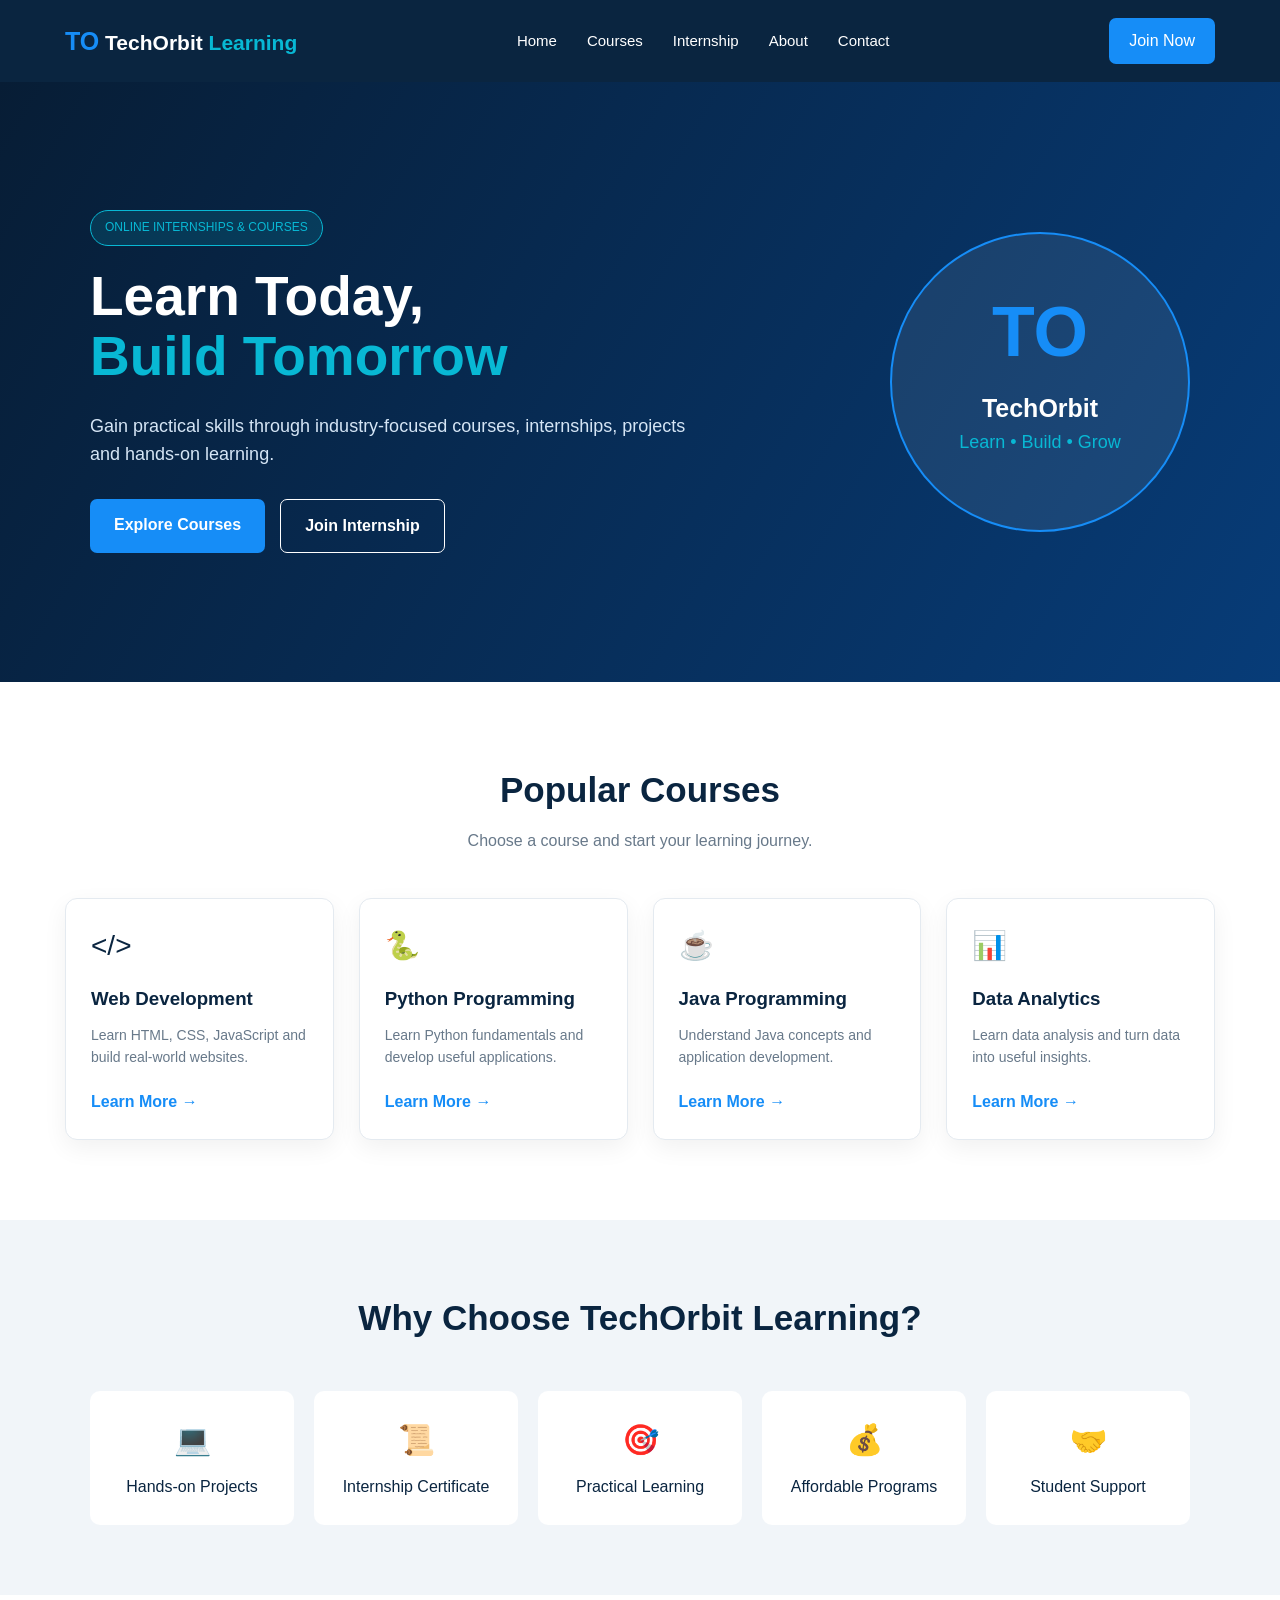
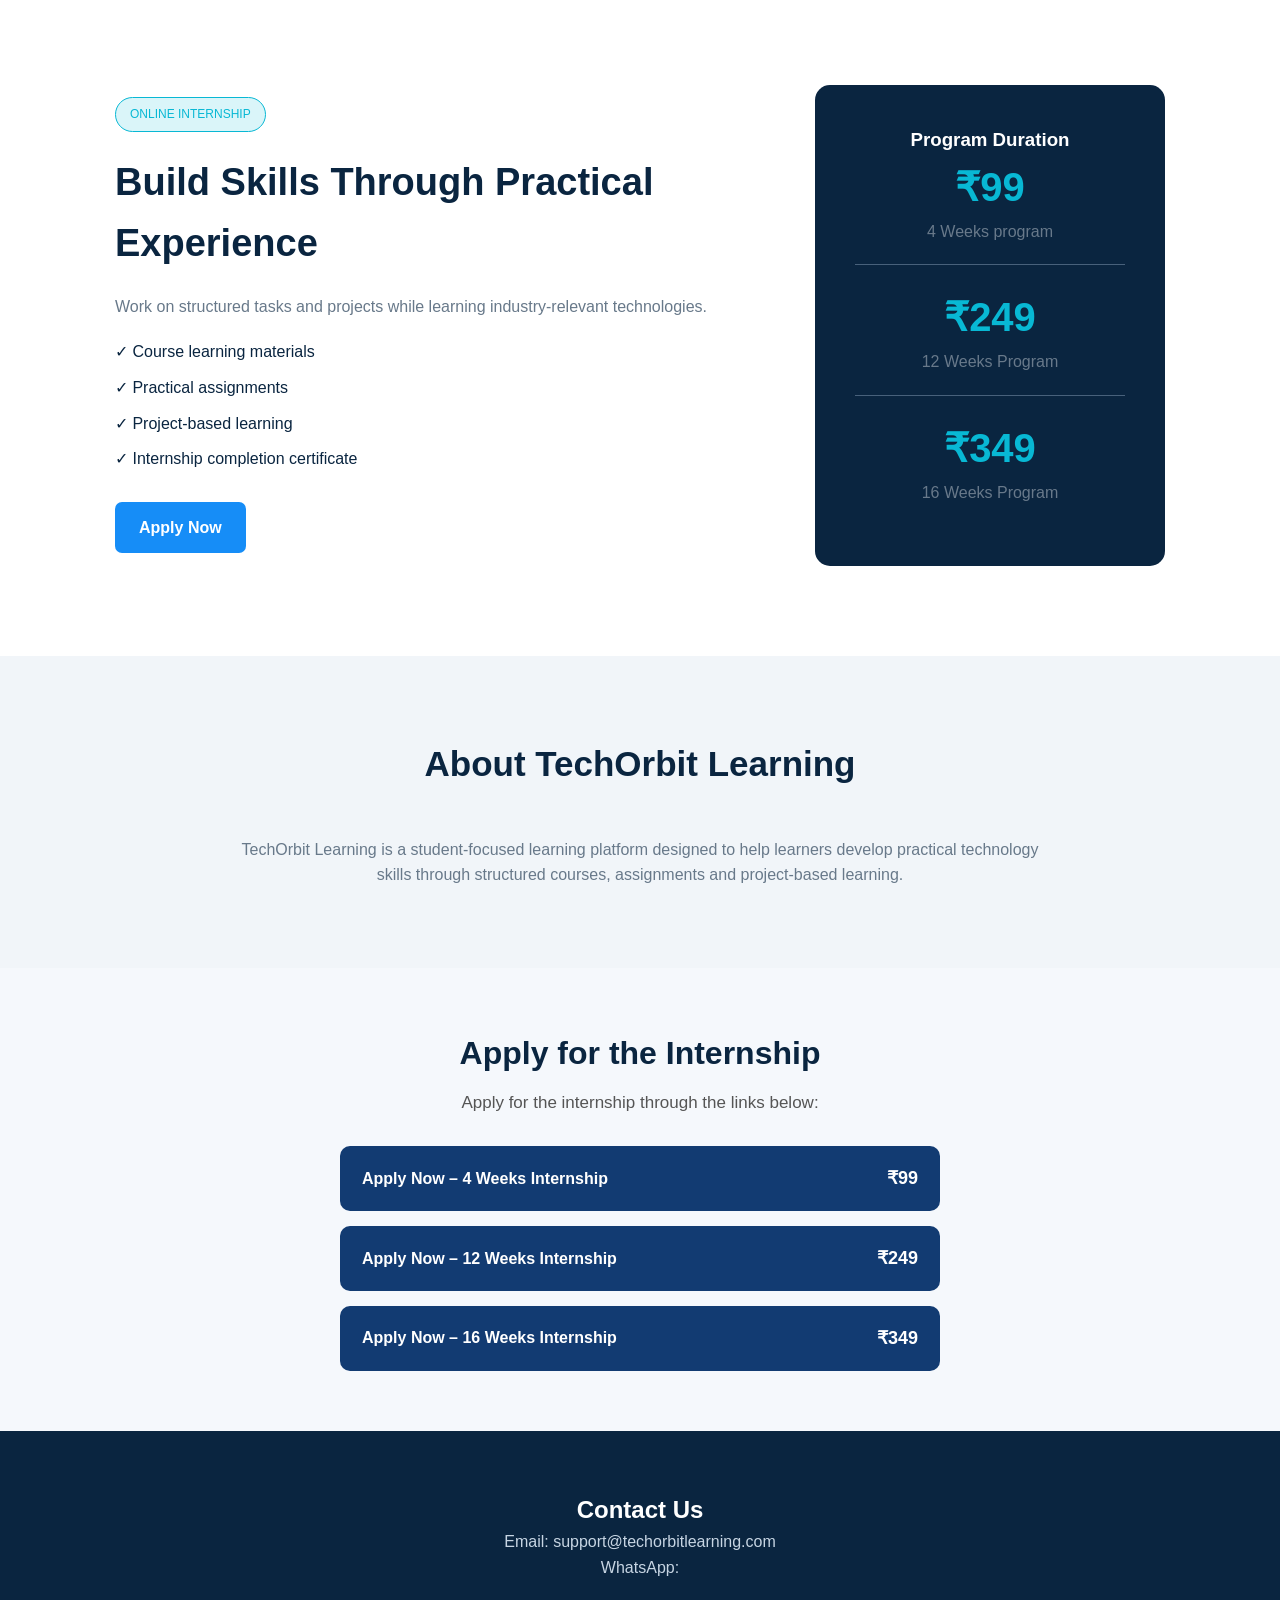
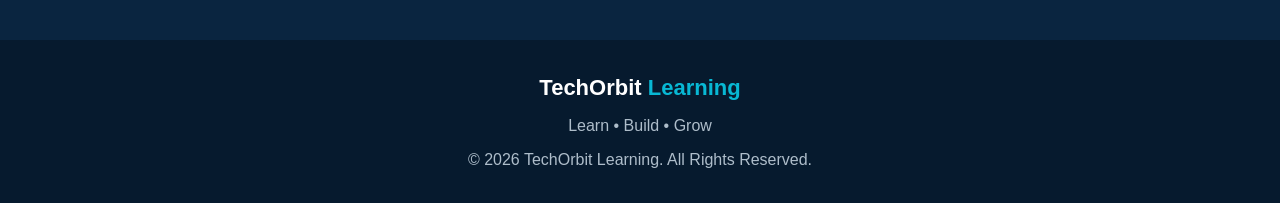
==== index.html @ 1f4f21ad "Add files via upload" ====
<!DOCTYPE html>
<html lang="en">
<head>
    <meta charset="UTF-8">
    <meta name="viewport" content="width=device-width, initial-scale=1.0">
    <title>TechOrbit Learning | Learn • Build • Grow</title>
    <link rel="stylesheet" href="style.css">
</head>

<body>

    <!-- Navbar -->
    <header>
        <nav class="navbar">
            <div class="logo">
                <span>TO</span> TechOrbit <b>Learning</b>
            </div>

            <ul class="nav-links">
                <li><a href="#home">Home</a></li>
                <li><a href="#courses">Courses</a></li>
                <li><a href="#internship">Internship</a></li>
                <li><a href="#about">About</a></li>
                <li><a href="#contact">Contact</a></li>
            </ul>

            <a href="#register" class="nav-btn">Join Now</a>
        </nav>
    </header>


    <!-- Hero Section -->
    <section class="hero" id="home">

        <div class="hero-content">

            <span class="badge">ONLINE INTERNSHIPS & COURSES</span>

            <h1>
                Learn Today,<br>
                <span>Build Tomorrow</span>
            </h1>

            <p>
                Gain practical skills through industry-focused courses,
                internships, projects and hands-on learning.
            </p>

            <div class="hero-buttons">
                <a href="#courses" class="primary-btn">Explore Courses</a>
                 <a href="https://forms.gle/GnLyDLQaBdSKGMq99" class="secondary-btn">Join Internship</a>
            </div>

        </div>

        <div class="hero-card">
            <div class="orbit-logo">TO</div>
            <h2>TechOrbit</h2>
            <p>Learn • Build • Grow</p>
        </div>

    </section>


    <!-- Courses -->
    <section class="section" id="courses">

        <div class="section-title">
            <h2>Popular Courses</h2>
            <p>Choose a course and start your learning journey.</p>
        </div>

        <div class="course-container">

            <div class="course-card">
                <div class="course-icon">&lt;/&gt;</div>
                <h3>Web Development</h3>
                <p>Learn HTML, CSS, JavaScript and build real-world websites.</p>
                <a href="web-development.html">Learn More →</a>
            </div>

            <div class="course-card">
                <div class="course-icon">🐍</div>
                <h3>Python Programming</h3>
                <p>Learn Python fundamentals and develop useful applications.</p>
                <a href="python.html">Learn More →</a>
            </div>

            <div class="course-card">
                <div class="course-icon">☕</div>
                <h3>Java Programming</h3>
                <p>Understand Java concepts and application development.</p>
                <a href="java.html">Learn More →</a>
            </div>

            <div class="course-card">
                <div class="course-icon">📊</div>
                <h3>Data Analytics</h3>
                <p>Learn data analysis and turn data into useful insights.</p>
                <a href="data analystic.html">Learn More →</a>
            </div>

        </div>

    </section>

    <!-- Why Choose Us -->
    <section class="why-us">

        <div class="section-title">
            <h2>Why Choose TechOrbit Learning?</h2>
        </div>

        <div class="features">

            <div>
                <h3>💻</h3>
                <p>Hands-on Projects</p>
            </div>

            <div>
                <h3>📜</h3>
                <p>Internship Certificate</p>
            </div>

            <div>
                <h3>🎯</h3>
                <p>Practical Learning</p>
            </div>

            <div>
                <h3>💰</h3>
                <p>Affordable Programs</p>
            </div>

            <div>
                <h3>🤝</h3>
                <p>Student Support</p>
            </div>

        </div>

    </section>


    <!-- Internship -->
    <section class="internship" id="internship">

        <div>
            <span class="badge">ONLINE INTERNSHIP</span>

            <h2>Build Skills Through Practical Experience</h2>

            <p>
                Work on structured tasks and projects while learning
                industry-relevant technologies.
            </p>

            <ul>
                <li>✓ Course learning materials</li>
                <li>✓ Practical assignments</li>
                <li>✓ Project-based learning</li>
                <li>✓ Internship completion certificate</li>
            </ul>

            <a href="#register" class="primary-btn">Apply Now</a>
        </div>

        <div class="duration-card">
            <h3>Program Duration</h3>
            <div class="price">₹99</div>
            <p>4 Weeks program</p>

            <hr>

            <div class="price">₹249</div>
            <p>12 Weeks Program</p>

            <hr>
            <div class="price">₹349</div>
            <p>16 Weeks Program</p>
        </div>

    </section>


    <!-- About -->
    <section class="about" id="about">

        <div class="section-title">
            <h2>About TechOrbit Learning</h2>
        </div>

        <p>
            TechOrbit Learning is a student-focused learning platform
            designed to help learners develop practical technology skills
            through structured courses, assignments and project-based
            learning.
        </p>

    </section>


    <!-- Registration -->
     <section class="apply-section">

    <h2>Apply for the Internship</h2>

    <p>
        Apply for the internship through the links below:
    </p>

    <div class="apply-buttons">

        <a href="https://forms.gle/GnLyDLQaBdSKGMq99"
           target="_blank"
           class="apply-btn">
            Apply Now – 4 Weeks Internship
            <span>₹99</span>
        </a>

        <a href="https://forms.gle/GnLyDLQaBdSKGMq99"
           target="_blank"
           class="apply-btn">
            Apply Now – 12 Weeks Internship
            <span>₹249</span>
        </a>

        <a href="https://forms.gle/GnLyDLQaBdSKGMq99"
           target="_blank"
           class="apply-btn">
            Apply Now – 16 Weeks Internship
            <span>₹349</span>
        </a>

    </div>

</section>


    <!-- Contact -->
    <section class="contact" id="contact">

        <h2>Contact Us</h2>
        <p>Email: support@techorbitlearning.com</p>
        <p>WhatsApp: </p>

    </section>


    <!-- Footer -->
    <footer>

        <div class="footer-logo">
            TechOrbit <span>Learning</span>
        </div>

        <p>Learn • Build • Grow</p>

        <p>© 2026 TechOrbit Learning. All Rights Reserved.</p>

    </footer>


    <script src="script.js"></script>

</body>
</html>
---- style.css ----
* {
    margin: 0;
    padding: 0;
    box-sizing: border-box;
}

html {
    scroll-behavior: smooth;
}

body {
    font-family: Arial, sans-serif;
    color: #0a2540;
    background: #ffffff;
    line-height: 1.6;
}

/* Navbar */

header {
    background: #0a2540;
    position: sticky;
    top: 0;
    z-index: 1000;
}

.navbar {
    max-width: 1200px;
    margin: auto;
    padding: 18px 25px;
    display: flex;
    align-items: center;
    justify-content: space-between;
}

.logo {
    color: white;
    font-size: 21px;
    font-weight: bold;
}

.logo span {
    color: #168df7;
    font-size: 25px;
}

.logo b {
    color: #08b8d4;
}

.nav-links {
    display: flex;
    list-style: none;
    gap: 30px;
}

.nav-links a {
    color: white;
    text-decoration: none;
    font-size: 15px;
}

.nav-links a:hover {
    color: #08b8d4;
}

.nav-btn {
    background: #168df7;
    color: white;
    padding: 10px 20px;
    border-radius: 7px;
    text-decoration: none;
}

/* Hero */

.hero {
    min-height: 600px;
    background: linear-gradient(120deg, #071d35, #073c78);
    color: white;
    display: flex;
    align-items: center;
    justify-content: space-between;
    padding: 80px max(25px, calc((100% - 1100px) / 2));
    gap: 50px;
}

.hero-content {
    max-width: 600px;
}

.badge {
    display: inline-block;
    background: rgba(8, 184, 212, 0.15);
    border: 1px solid #08b8d4;
    color: #08b8d4;
    padding: 7px 14px;
    border-radius: 20px;
    font-size: 12px;
    margin-bottom: 20px;
}

.hero h1 {
    font-size: 55px;
    line-height: 1.1;
    margin-bottom: 25px;
}

.hero h1 span {
    color: #08b8d4;
}

.hero p {
    font-size: 18px;
    color: #d5e5f5;
    margin-bottom: 30px;
}

.hero-buttons {
    display: flex;
    gap: 15px;
}

.primary-btn,
.secondary-btn {
    display: inline-block;
    padding: 13px 24px;
    border-radius: 7px;
    text-decoration: none;
    font-weight: bold;
}

.primary-btn {
    background: #168df7;
    color: white;
}

.secondary-btn {
    border: 1px solid white;
    color: white;
}

/* Hero Card */

.hero-card {
    width: 300px;
    height: 300px;
    border-radius: 50%;
    background: rgba(255,255,255,0.08);
    border: 2px solid #168df7;
    display: flex;
    flex-direction: column;
    justify-content: center;
    align-items: center;
}

.orbit-logo {
    font-size: 70px;
    font-weight: bold;
    color: #168df7;
}

.hero-card h2 {
    font-size: 25px;
}

.hero-card p {
    color: #08b8d4;
}

/* Sections */

.section {
    max-width: 1200px;
    margin: auto;
    padding: 80px 25px;
}

.section-title {
    text-align: center;
    margin-bottom: 45px;
}

.section-title h2 {
    font-size: 35px;
    margin-bottom: 10px;
}

.section-title p {
    color: #68798a;
}

/* Courses */

.course-container {
    display: grid;
    grid-template-columns: repeat(4, 1fr);
    gap: 25px;
}

.course-card {
    padding: 25px;
    border: 1px solid #e4eaf0;
    border-radius: 12px;
    background: white;
    box-shadow: 0 8px 25px rgba(0,0,0,0.06);
    transition: 0.3s;
}

.course-card:hover {
    transform: translateY(-8px);
}

.course-icon {
    font-size: 28px;
    margin-bottom: 15px;
}

.course-card h3 {
    margin-bottom: 10px;
}

.course-card p {
    color: #68798a;
    font-size: 14px;
    margin-bottom: 20px;
}

.course-card a {
    color: #168df7;
    text-decoration: none;
    font-weight: bold;
}

/* Why Us */

.why-us {
    background: #f1f5f9;
    padding: 70px 25px;
    text-align: center;
}

.features {
    max-width: 1100px;
    margin: auto;
    display: grid;
    grid-template-columns: repeat(5, 1fr);
    gap: 20px;
}

.features div {
    background: white;
    padding: 25px 15px;
    border-radius: 10px;
}

.features h3 {
    font-size: 30px;
    margin-bottom: 10px;
}

/* Internship */

.internship {
    max-width: 1100px;
    margin: auto;
    padding: 90px 25px;
    display: grid;
    grid-template-columns: 1fr 350px;
    gap: 70px;
    align-items: center;
}

.internship h2 {
    font-size: 38px;
    margin-bottom: 20px;
}

.internship p {
    color: #68798a;
    margin-bottom: 20px;
}

.internship ul {
    list-style: none;
    margin-bottom: 30px;
}

.internship li {
    margin: 10px 0;
}

.duration-card {
    padding: 40px;
    background: #0a2540;
    color: white;
    border-radius: 15px;
    text-align: center;
}

.duration-card .price {
    font-size: 40px;
    color: #08b8d4;
    font-weight: bold;
}

.duration-card hr {
    margin: 20px 0;
    border: 0;
    border-top: 1px solid #48617b;
}

/* About */

.about {
    background: #f1f5f9;
    text-align: center;
    padding: 80px 25px;
}

.about p {
    max-width: 800px;
    margin: auto;
    color: #68798a;
}

/* Register */

.register {
    text-align: center;
    padding: 80px 25px;
}

/* Contact */

.contact {
    background: #0a2540;
    color: white;
    text-align: center;
    padding: 60px 25px;
}

.contact p {
    color: #c7d5e3;
}

/* Footer */

footer {
    background: #061a2e;
    color: white;
    text-align: center;
    padding: 30px 20px;
}

.footer-logo {
    font-size: 22px;
    font-weight: bold;
}

.footer-logo span {
    color: #08b8d4;
}

footer p {
    margin-top: 8px;
    color: #aebdca;
}

/* Mobile */

@media (max-width: 800px) {

    .nav-links {
        display: none;
    }

    .hero {
        flex-direction: column;
        text-align: center;
        padding: 60px 20px;
    }

    .hero h1 {
        font-size: 40px;
    }

    .hero-buttons {
        justify-content: center;
    }

    .hero-card {
        width: 230px;
        height: 230px;
    }

    .course-container {
        grid-template-columns: 1fr;
    }

    .features {
        grid-template-columns: 1fr 1fr;
    }

    .internship {
        grid-template-columns: 1fr;
        text-align: center;
    }
}
/* Course Page */

.course-page-hero {
    background: linear-gradient(120deg, #071d35, #073c78);
    color: white;
    text-align: center;
    padding: 90px 25px;
}

.course-page-hero h1 {
    font-size: 48px;
    margin: 15px 0;
}

.course-page-hero p {
    color: #d5e5f5;
    font-size: 18px;
}

.course-page {
    max-width: 1100px;
    margin: auto;
    padding: 70px 25px;
    display: grid;
    grid-template-columns: 1fr 350px;
    gap: 60px;
}

.course-main h2 {
    font-size: 28px;
    margin-bottom: 15px;
    margin-top: 35px;
}

.course-main h2:first-child {
    margin-top: 0;
}

.course-main p {
    color: #68798a;
    margin-bottom: 25px;
}

.learning-list {
    display: grid;
    grid-template-columns: 1fr 1fr;
    gap: 12px;
    margin-bottom: 30px;
}

.learning-list div {
    background: #f1f5f9;
    padding: 15px;
    border-radius: 8px;
}

.includes {
    padding-left: 20px;
    color: #526477;
}

.includes li {
    margin: 10px 0;
}

.register-btn {
    display: block;
    text-align: center;
    margin-top: 25px;
}

@media (max-width: 800px) {

    .course-page {
        grid-template-columns: 1fr;
    }

    .course-page-hero h1 {
        font-size: 36px;
    }

    .learning-list {
        grid-template-columns: 1fr;
    }

}
.apply-section {
    padding: 60px 20px;
    text-align: center;
    background: #f5f8fc;
}

.apply-section h2 {
    font-size: 32px;
    margin-bottom: 10px;
}

.apply-section p {
    font-size: 17px;
    color: #555;
    margin-bottom: 30px;
}

.apply-buttons {
    display: flex;
    flex-direction: column;
    gap: 15px;
    max-width: 600px;
    margin: auto;
}

.apply-btn {
    display: flex;
    justify-content: space-between;
    align-items: center;
    padding: 18px 22px;
    background: #123b72;
    color: white;
    text-decoration: none;
    border-radius: 10px;
    font-weight: 600;
    transition: 0.3s;
}

.apply-btn:hover {
    transform: translateY(-2px);
    opacity: 0.9;
}

.apply-btn span {
    font-size: 18px;
    font-weight: 700;
}
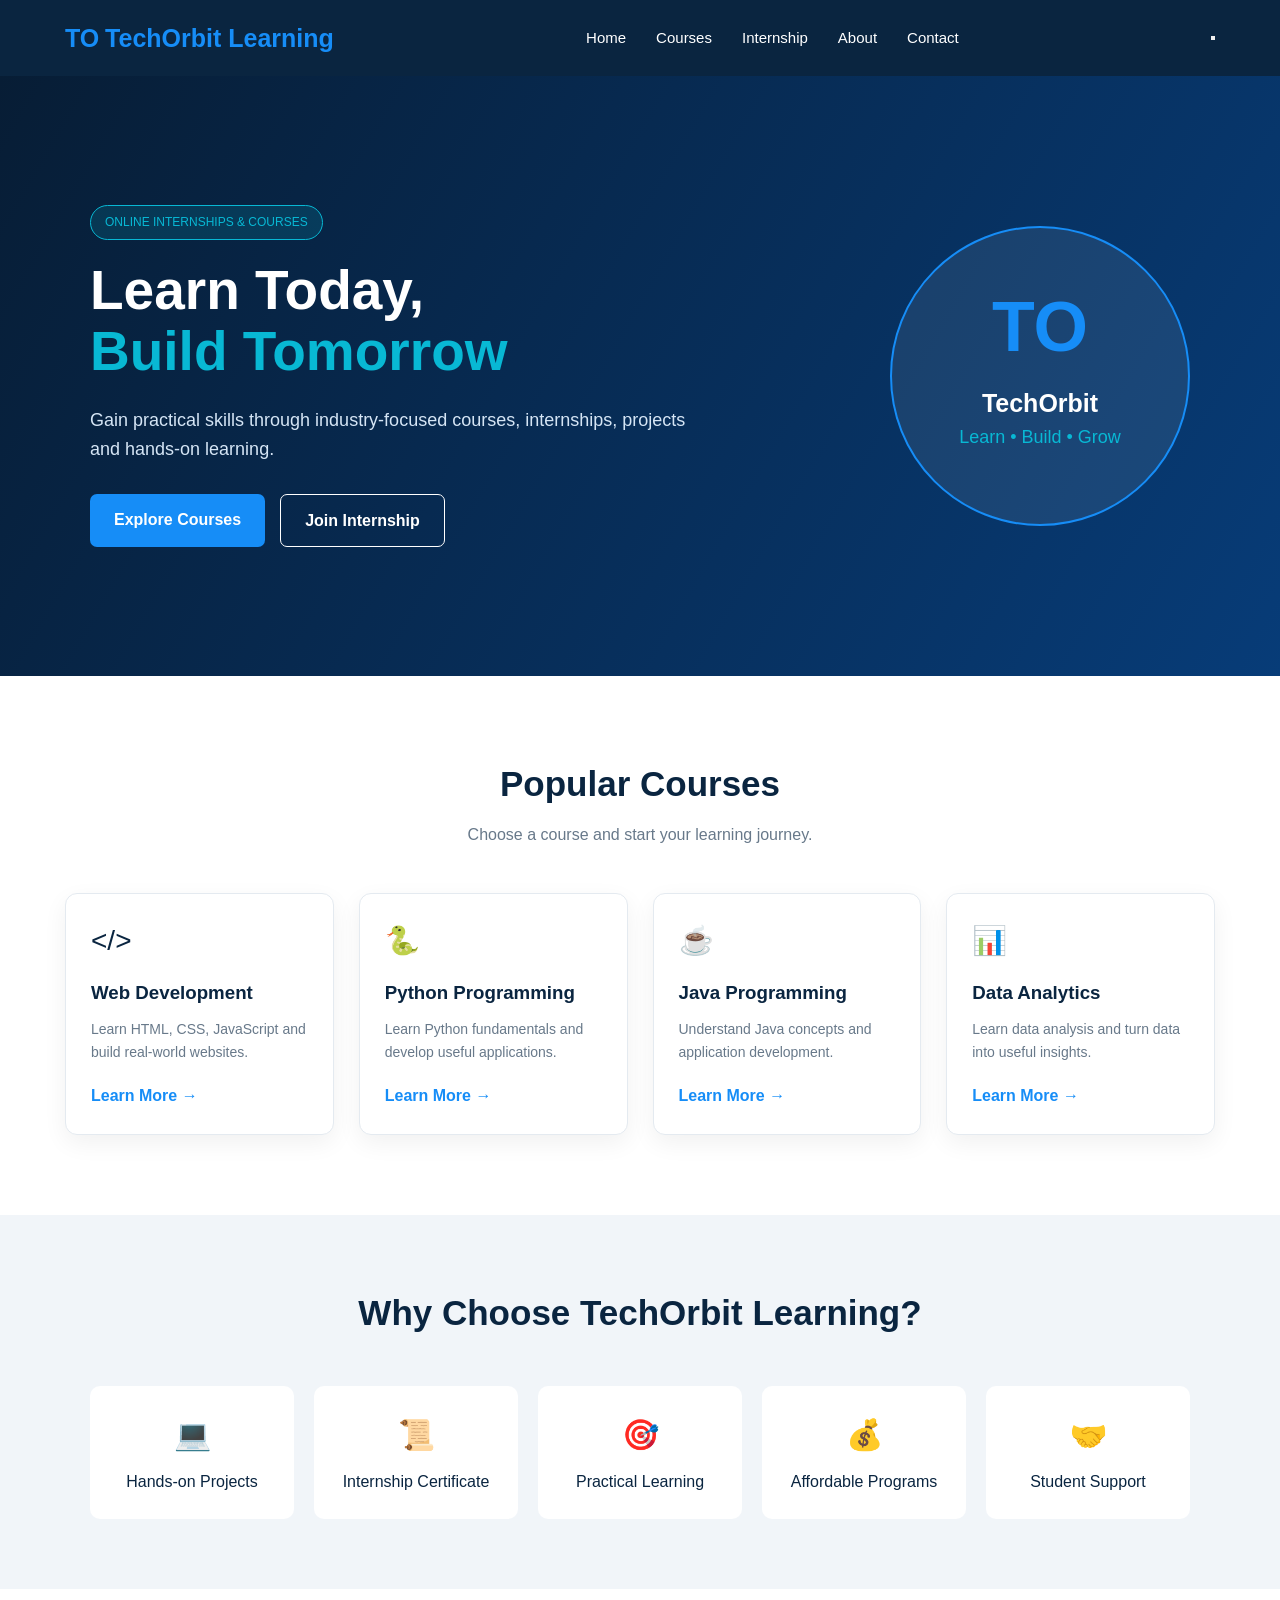
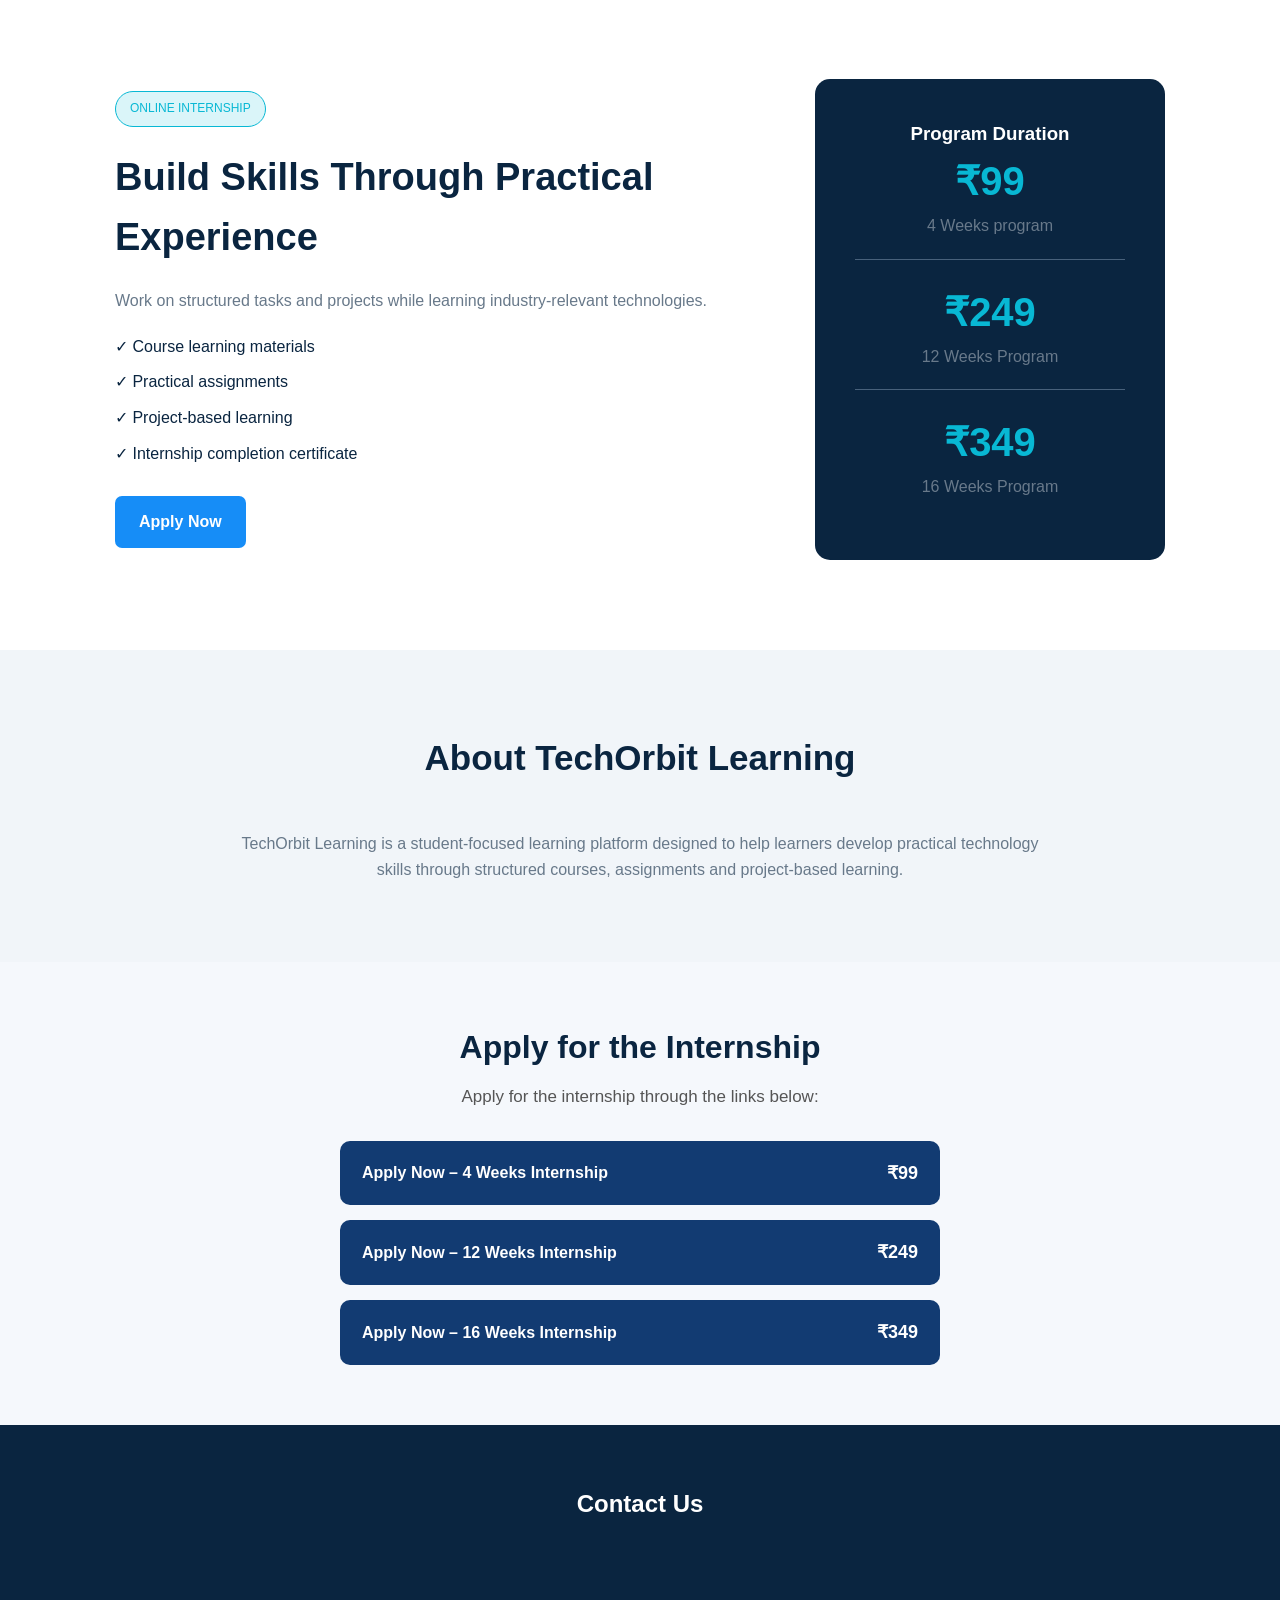
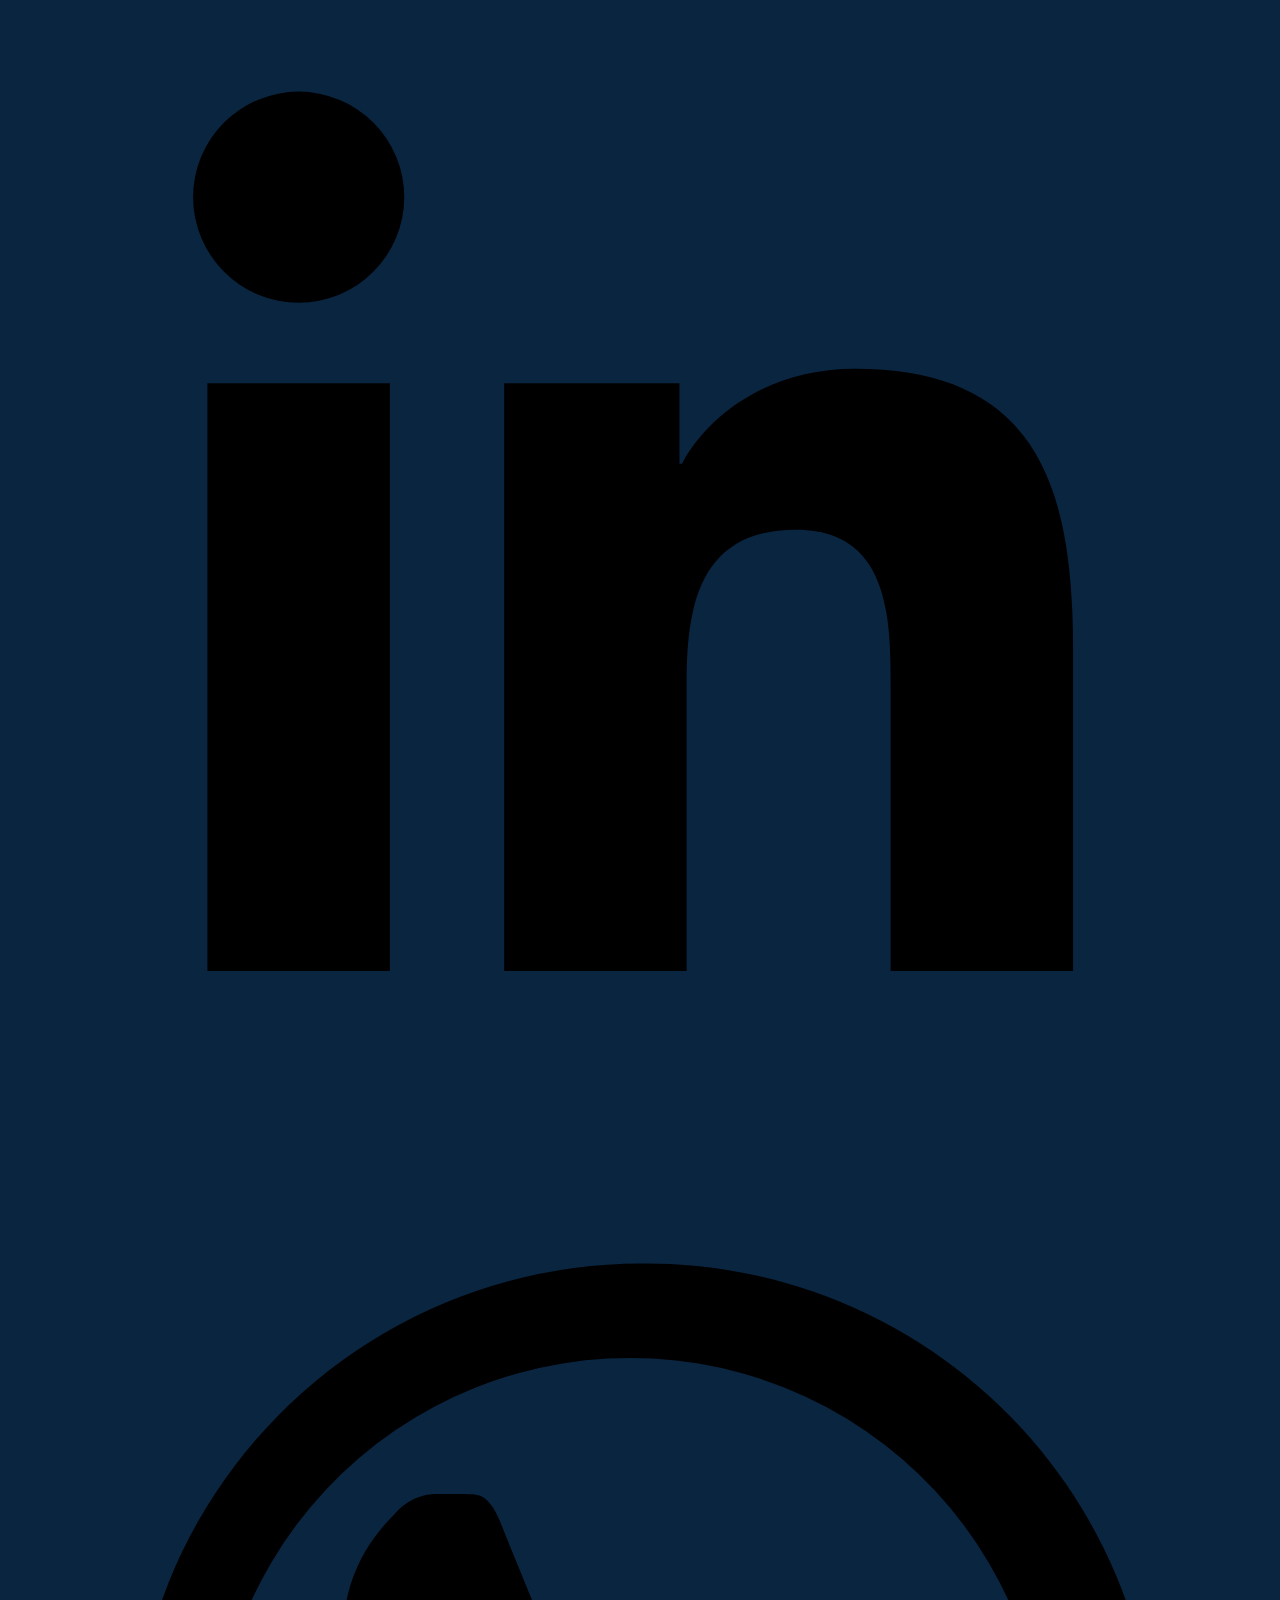
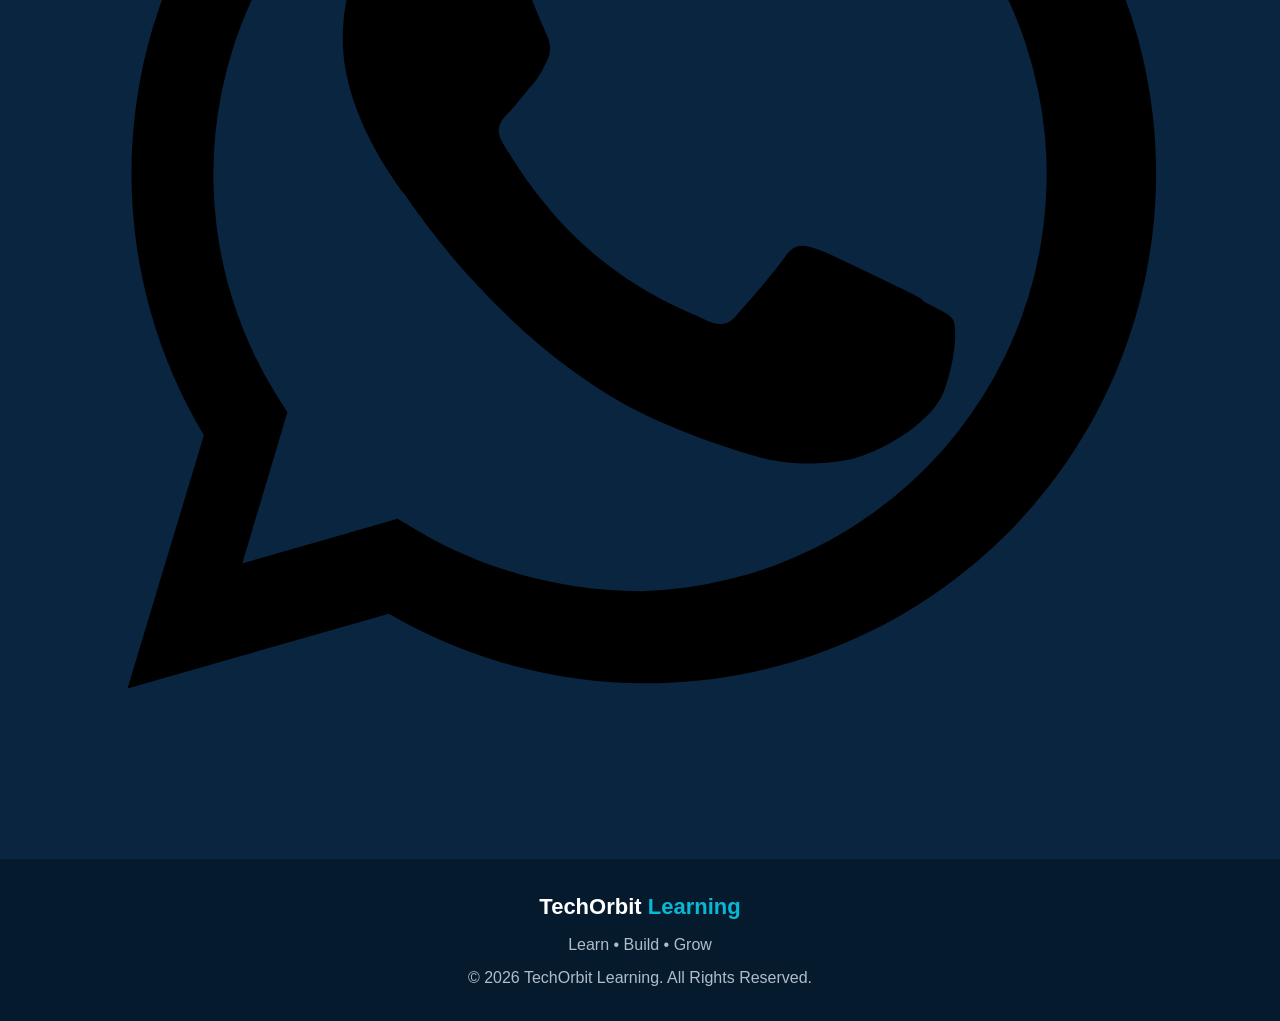
==== commit f7bac9bb: "Refactor HTML structure and improve navbar" ====
--- a/index.html
+++ b/index.html
@@ -12,20 +12,29 @@
     <!-- Navbar -->
     <header>
         <nav class="navbar">
-            <div class="logo">
-                <span>TO</span> TechOrbit <b>Learning</b>
-            </div>
-
-            <ul class="nav-links">
-                <li><a href="#home">Home</a></li>
-                <li><a href="#courses">Courses</a></li>
-                <li><a href="#internship">Internship</a></li>
-                <li><a href="#about">About</a></li>
-                <li><a href="#contact">Contact</a></li>
-            </ul>
-
-            <a href="#register" class="nav-btn">Join Now</a>
-        </nav>
+
+    <div class="logo">
+        <span class="logo-to">TO</span>
+        <span>TechOrbit Learning</span>
+    </div>
+
+    <!-- Desktop Menu -->
+    <div class="nav-links" id="navLinks">
+        <a href="#home">Home</a>
+        <a href="#courses">Courses</a>
+        <a href="#internship">Internship</a>
+        <a href="#about">About</a>
+        <a href="#contact">Contact</a>
+    </div>
+
+    <!-- Mobile 3 Lines -->
+    <button class="menu-btn" id="menuBtn" aria-label="Open Menu">
+        <span></span>
+        <span></span>
+        <span></span>
+    </button>
+
+</nav>
     </header>
 
 
@@ -163,7 +172,7 @@
                 <li>✓ Internship completion certificate</li>
             </ul>
 
-            <a href="#register" class="primary-btn">Apply Now</a>
+            <a href="https://forms.gle/GnLyDLQaBdSKGMq99" class="primary-btn">Apply Now</a>
         </div>
 
         <div class="duration-card">
@@ -242,8 +251,35 @@
     <section class="contact" id="contact">
 
         <h2>Contact Us</h2>
-        <p>Email: support@techorbitlearning.com</p>
-        <p>WhatsApp: </p>
+        <div class="social-icons">
+
+    <!-- LinkedIn -->
+    <a href="https://www.linkedin.com/company/techorbit-learning/"
+       target="_blank"
+       rel="noopener noreferrer"
+       aria-label="LinkedIn">
+
+        <svg viewBox="0 0 24 24">
+            <path d="M20.45 20.45h-3.56v-5.57c0-1.33-.03-3.04-1.85-3.04-1.85 0-2.13 1.45-2.13 2.95v5.66H9.35V8.98h3.42v1.57h.05c.48-.9 1.64-1.85 3.37-1.85 3.6 0 4.26 2.37 4.26 5.46v6.29zM5.34 7.41a2.06 2.06 0 1 1 0-4.12 2.06 2.06 0 0 1 0 4.12zM3.56 20.45h3.56V8.98H3.56v11.47z"/>
+        </svg>
+
+    </a>
+
+
+    <!-- WhatsApp -->
+    <a href="https://chat.whatsapp.com/HlBXbKyyMns2QkMdmyhY6F?s=cl&p=a&mlu=4&ilr=4"
+       target="_blank"
+       rel="noopener noreferrer"
+       aria-label="WhatsApp">
+
+        <svg viewBox="0 0 24 24">
+            <path d="M17.47 14.38c-.29-.15-1.71-.84-1.98-.94-.27-.1-.47-.15-.67.15-.2.29-.77.94-.94 1.13-.17.2-.35.22-.64.07-.29-.15-1.22-.45-2.32-1.43-.86-.77-1.43-1.72-1.6-2.01-.17-.29-.02-.45.13-.6.13-.13.29-.35.44-.52.15-.17.2-.29.3-.49.1-.2.05-.37-.02-.52-.07-.15-.67-1.61-.91-2.21-.24-.58-.49-.5-.67-.51h-.57c-.2 0-.52.07-.79.37-.27.29-1.03 1.01-1.03 2.46 0 1.45 1.06 2.84 1.21 3.03.15.2 2.08 3.18 5.04 4.46.7.3 1.25.48 1.68.61.71.23 1.35.2 1.86.12.57-.08 1.71-.7 1.95-1.37.24-.67.24-1.25.17-1.37-.07-.12-.27-.2-.56-.35z"/>
+            <path d="M12.02 2a9.95 9.95 0 0 0-8.53 15.06L2 22l5.1-1.46A9.95 9.95 0 1 0 12.02 2zm0 18.1c-1.57 0-3.1-.42-4.43-1.22l-.32-.19-3.03.87.88-2.95-.21-.33A8.13 8.13 0 1 1 12.02 20.1z"/>
+        </svg>
+
+    </a>
+
+</div>
 
     </section>
 
@@ -263,6 +299,14 @@
 
 
     <script src="script.js"></script>
+    <script>
+    const menuBtn = document.getElementById("menuBtn");
+    const navLinks = document.getElementById("navLinks");
+
+    menuBtn.addEventListener("click", function () {
+        navLinks.classList.toggle("active");
+    });
+</script>
 
 </body>
-</html>+</html>
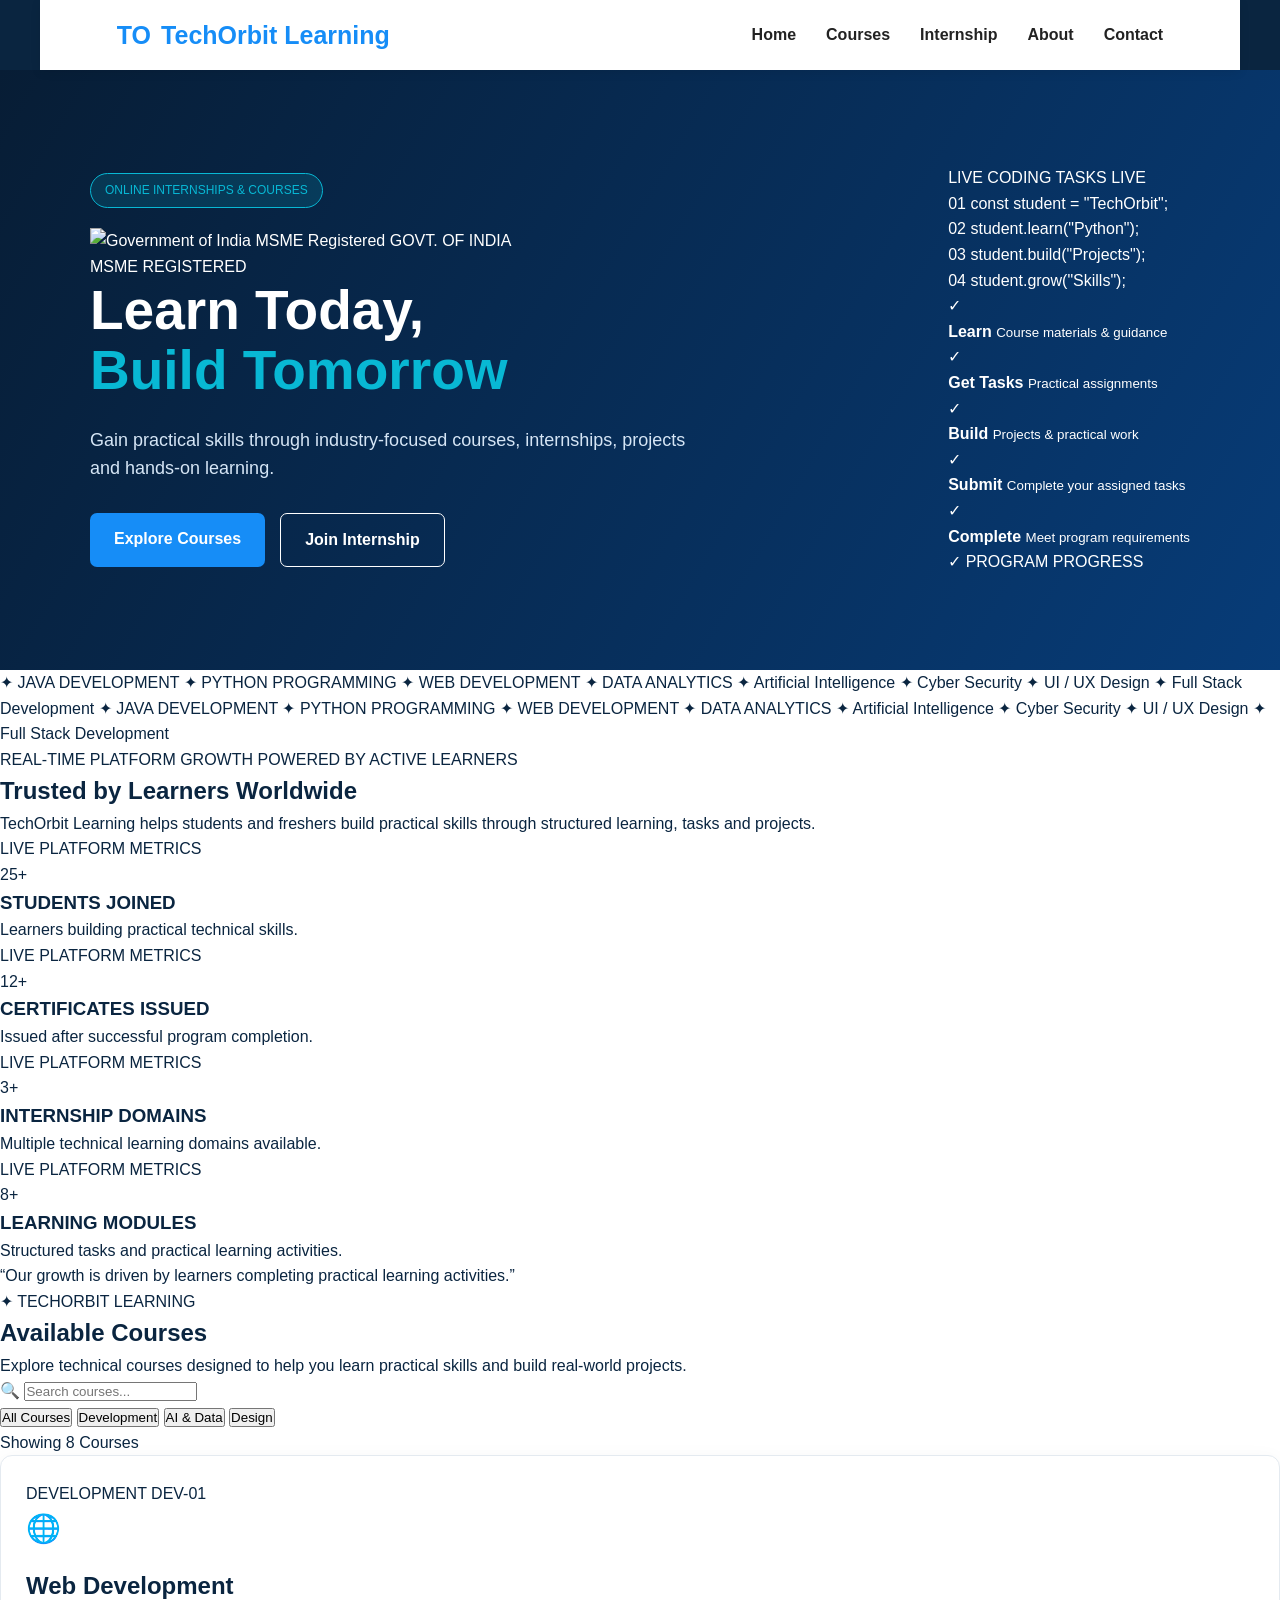
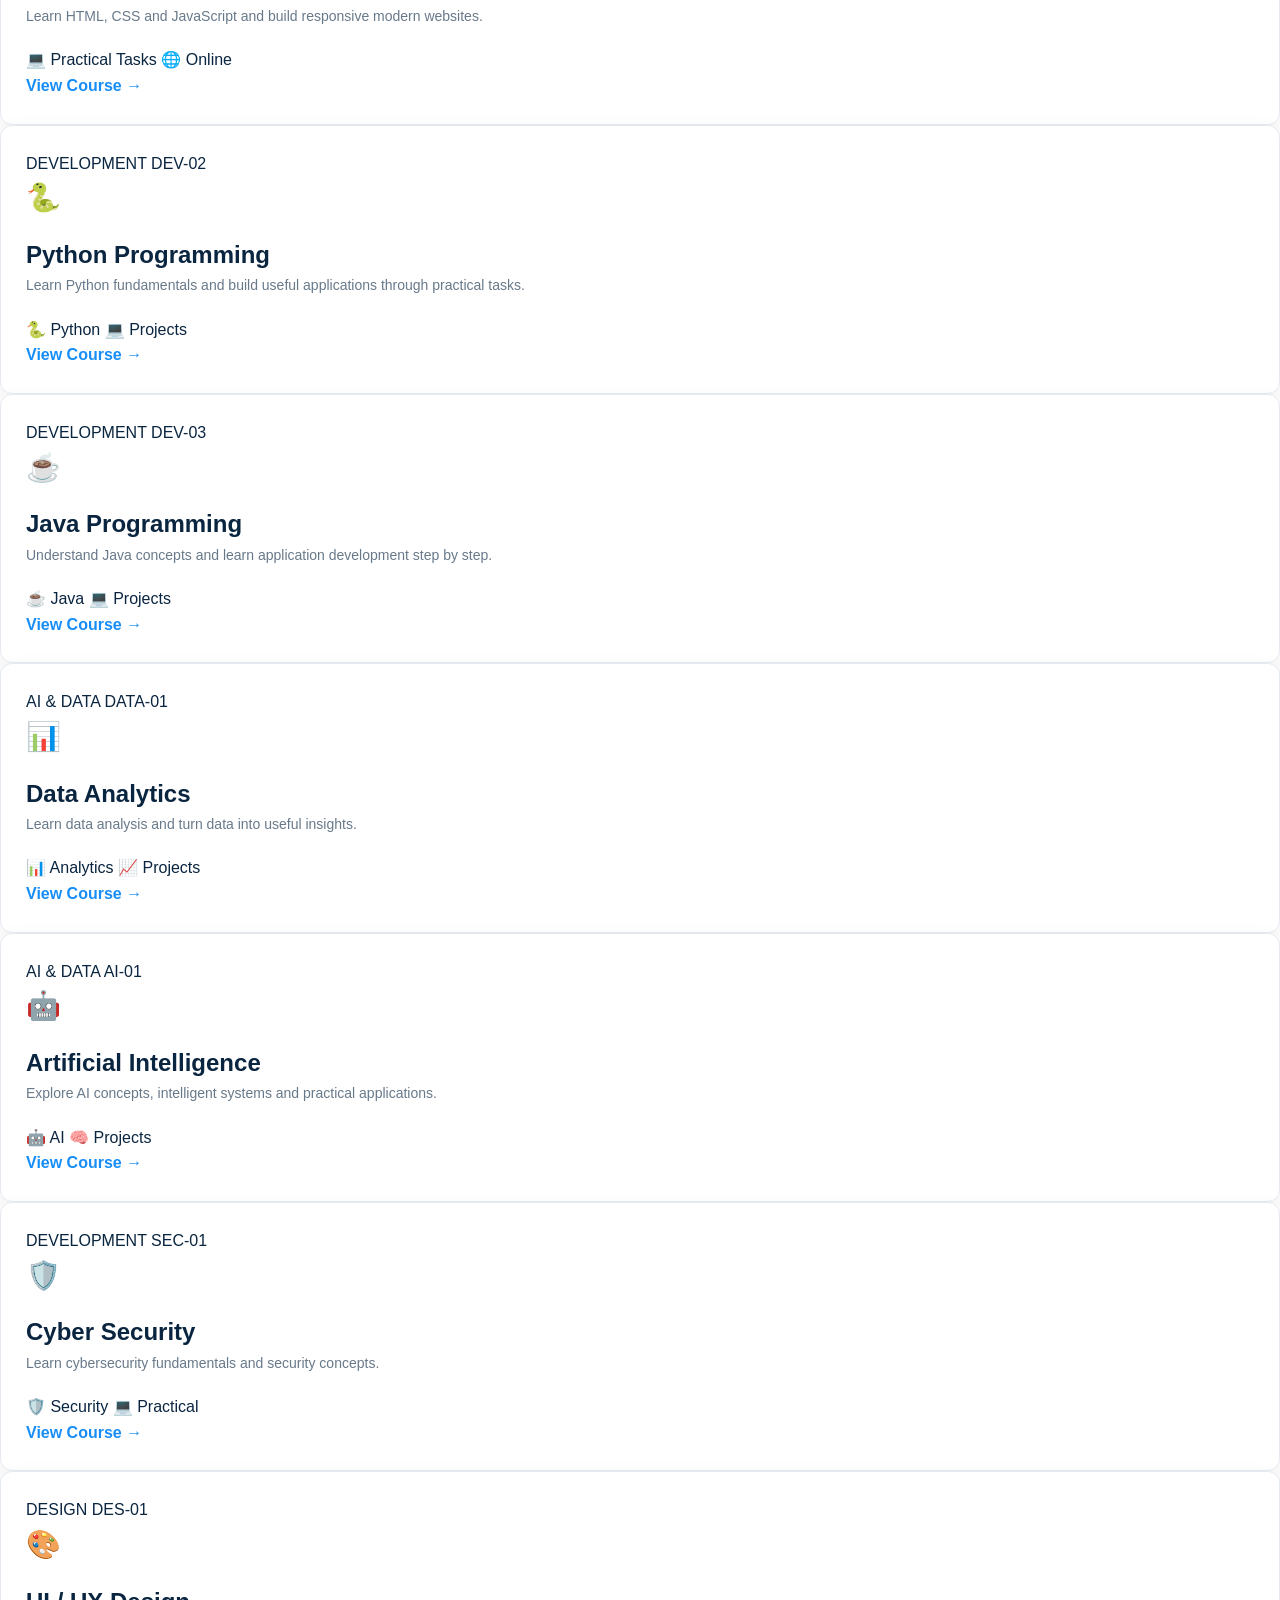
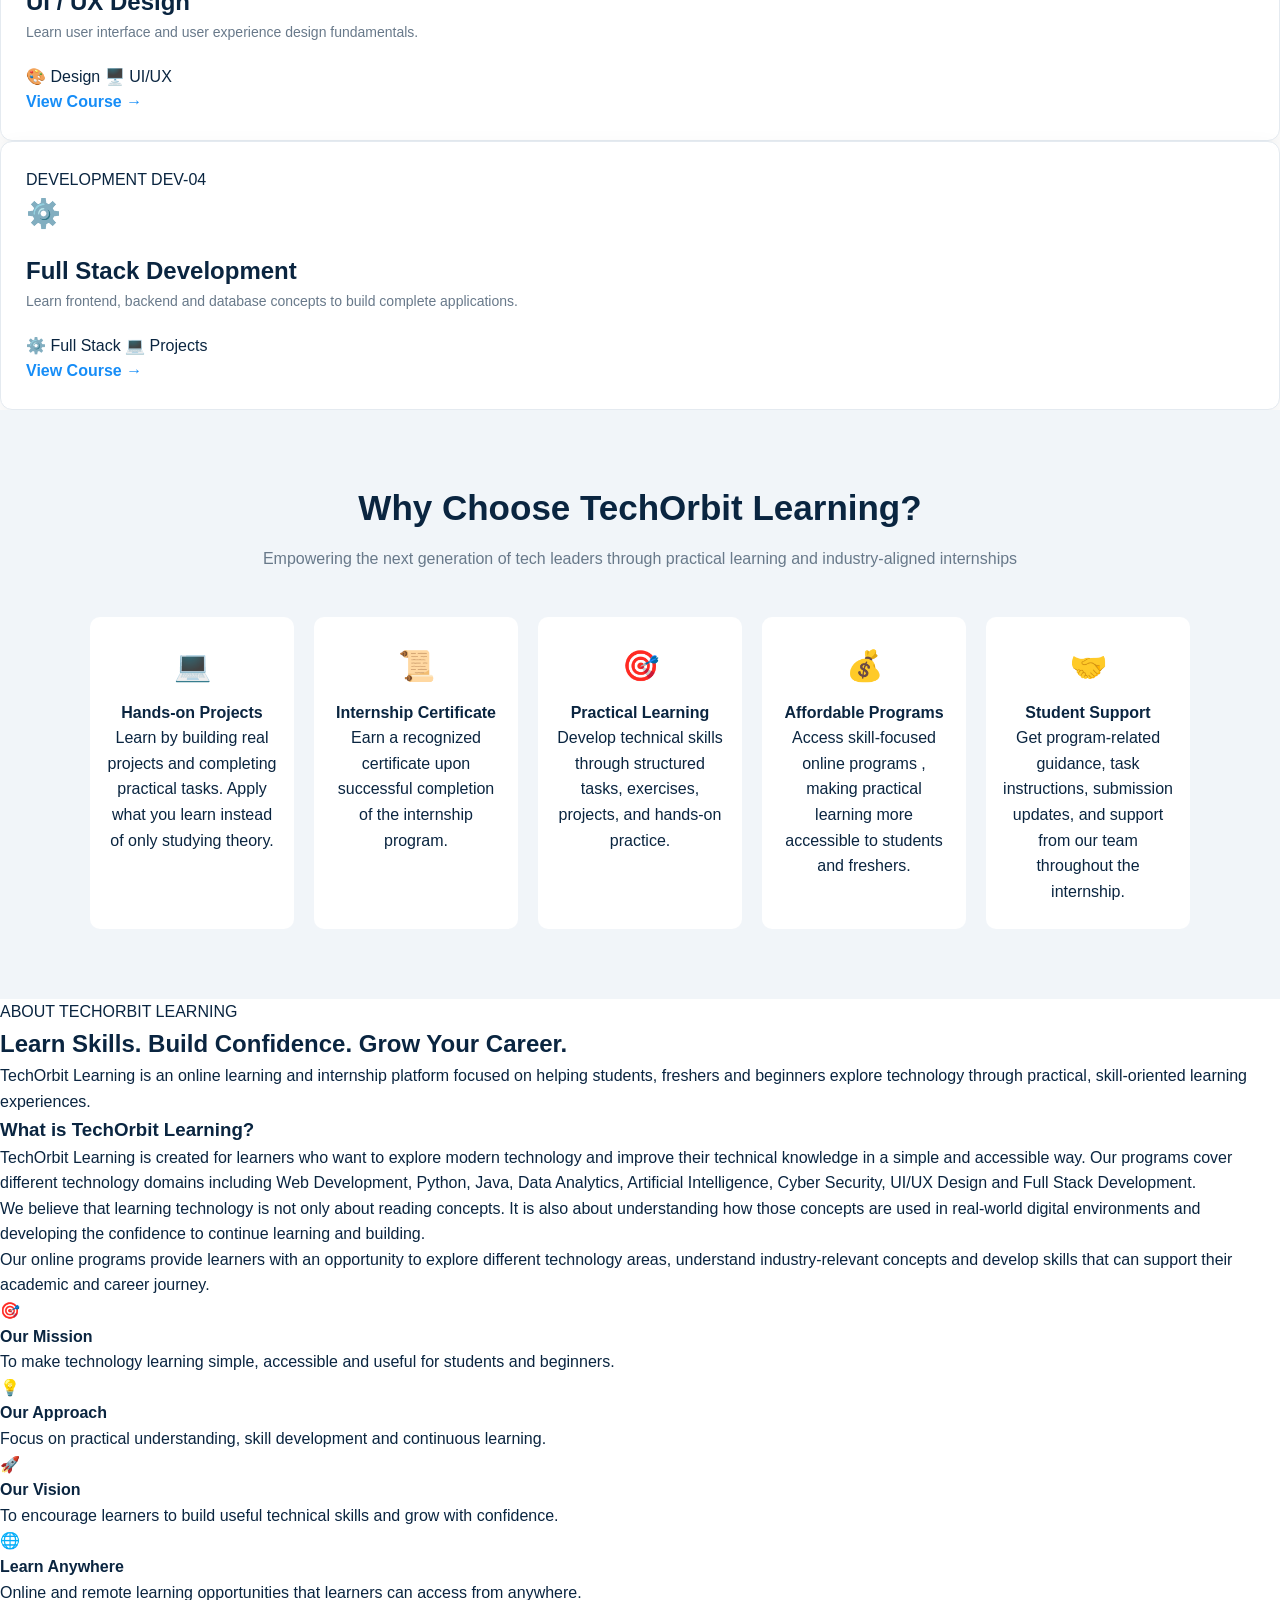
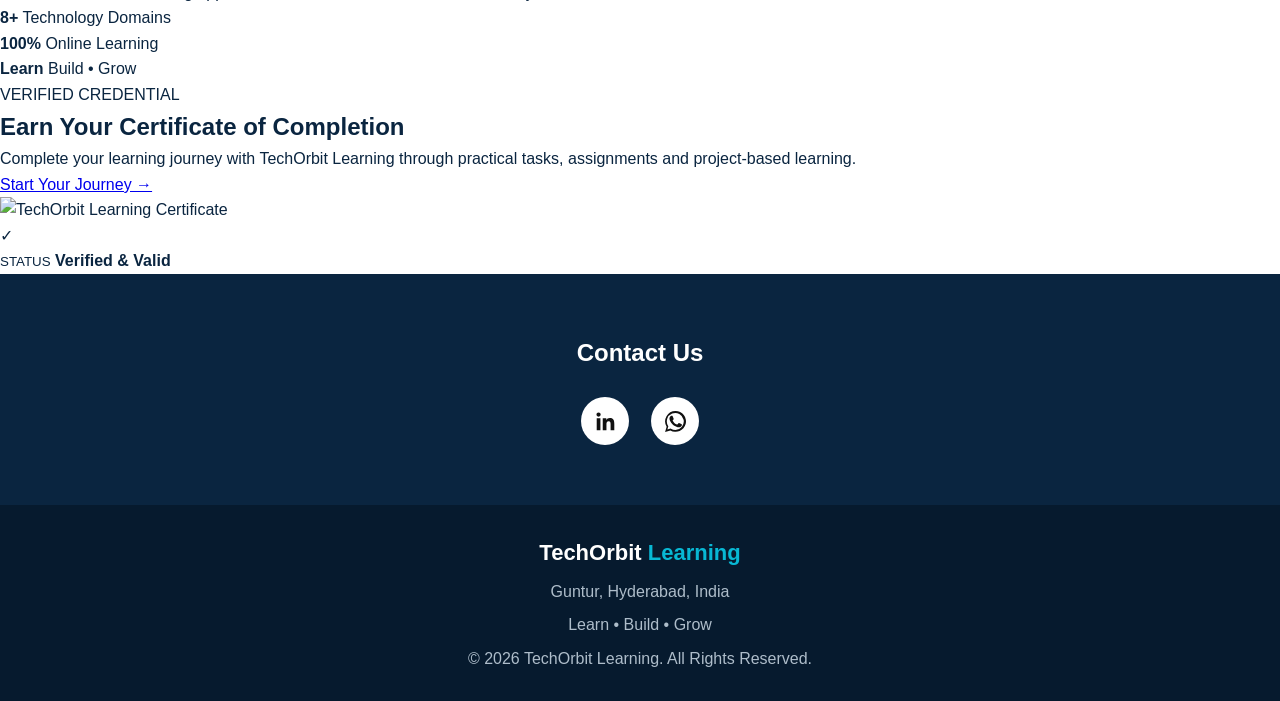
==== commit 7e6e1970: "Update fmt.Println message from 'Hello' to 'Goodbye'" ====
--- a/index.html
+++ b/index.html
@@ -21,7 +21,7 @@
     <!-- Desktop Menu -->
     <div class="nav-links" id="navLinks">
         <a href="#home">Home</a>
-        <a href="#courses">Courses</a>
+        <a href="courses.html">Courses</a>
         <a href="#internship">Internship</a>
         <a href="#about">About</a>
         <a href="#contact">Contact</a>
@@ -44,6 +44,10 @@
         <div class="hero-content">
 
             <span class="badge">ONLINE INTERNSHIPS & COURSES</span>
+            <div class="msme-badge">
+    <img src="c:\Users\nafee\Downloads\msme-logo.jpeg" alt="Government of India MSME Registered">
+    <span>GOVT. OF INDIA<br>MSME REGISTERED</span>
+</div>
 
             <h1>
                 Learn Today,<br>
@@ -56,195 +60,990 @@
             </p>
 
             <div class="hero-buttons">
-                <a href="#courses" class="primary-btn">Explore Courses</a>
+                <a href="courses.html" class="primary-btn">Explore Courses</a>
                  <a href="https://forms.gle/GnLyDLQaBdSKGMq99" class="secondary-btn">Join Internship</a>
             </div>
 
         </div>
-
-        <div class="hero-card">
-            <div class="orbit-logo">TO</div>
-            <h2>TechOrbit</h2>
-            <p>Learn • Build • Grow</p>
-        </div>
+        <div class="live-coding-card">
+
+    <div class="coding-header">
+        <div class="coding-dots">
+            <span></span>
+            <span></span>
+            <span></span>
+        </div>
+
+        <span class="coding-title">LIVE CODING TASKS</span>
+
+        <span class="live-status">
+            <span class="live-dot"></span>
+            LIVE
+        </span>
+    </div>
+
+    <div class="code-area">
+        <div><span class="line-number">01</span> <span class="code-keyword">const</span> <span class="code-variable">student</span> = <span class="code-string">"TechOrbit"</span>;</div>
+
+        <div><span class="line-number">02</span> <span class="code-variable">student</span>.<span class="code-function">learn</span>(<span class="code-string">"Python"</span>);</div>
+
+        <div><span class="line-number">03</span> <span class="code-variable">student</span>.<span class="code-function">build</span>(<span class="code-string">"Projects"</span>);</div>
+
+        <div><span class="line-number">04</span> <span class="code-variable">student</span>.<span class="code-function">grow</span>(<span class="code-string">"Skills"</span>);</div>
+    </div>
+
+    <div class="coding-progress">
+
+        <div class="progress-item">
+            <span class="progress-icon">✓</span>
+            <div>
+                <strong>Learn</strong>
+                <small>Course materials & guidance</small>
+            </div>
+        </div>
+
+        <div class="progress-item">
+            <span class="progress-icon">✓</span>
+            <div>
+                <strong>Get Tasks</strong>
+                <small>Practical assignments</small>
+            </div>
+        </div>
+
+        <div class="progress-item">
+            <span class="progress-icon">✓</span>
+            <div>
+                <strong>Build</strong>
+                <small>Projects & practical work</small>
+            </div>
+        </div>
+
+        <div class="progress-item">
+            <span class="progress-icon">✓</span>
+            <div>
+                <strong>Submit</strong>
+                <small>Complete your assigned tasks</small>
+            </div>
+        </div>
+
+        <div class="progress-item">
+            <span class="progress-icon">✓</span>
+            <div>
+                <strong>Complete</strong>
+                <small>Meet program requirements</small>
+            </div>
+        </div>
+
+    </div>
+
+    <div class="verified-label">
+        ✓ PROGRAM PROGRESS
+    </div>
+
+</div>
 
     </section>
+    <div class="course-marquee">
+    <div class="course-track">
+
+        <span>✦ JAVA DEVELOPMENT</span>
+        <span>✦ PYTHON PROGRAMMING</span>
+        <span>✦ WEB DEVELOPMENT</span>
+        <span>✦ DATA ANALYTICS</span>
+        <span>✦ Artificial Intelligence</span>
+        <span>✦ Cyber Security</span>
+        <span>✦ UI / UX Design</span>
+        <span>✦ Full Stack Development</span>
+
+
+        <span>✦ JAVA DEVELOPMENT</span>
+        <span>✦ PYTHON PROGRAMMING</span>
+        <span>✦ WEB DEVELOPMENT</span>
+        <span>✦ DATA ANALYTICS</span>
+        <span>✦ Artificial Intelligence</span>
+        <span>✦ Cyber Security</span>
+        <span>✦ UI / UX Design</span>
+        <span>✦ Full Stack Development</span>
+
+    </div>
+    <!-- PLATFORM GROWTH SECTION -->
+<section class="growth-section" id="growth">
+
+    <div class="growth-heading">
+        <p class="growth-small-title">
+            REAL-TIME PLATFORM GROWTH POWERED BY ACTIVE LEARNERS
+        </p>
+
+        <h2>
+            Trusted by <span>Learners Worldwide</span>
+        </h2>
+
+        <p class="growth-description">
+            TechOrbit Learning helps students and freshers build practical
+            skills through structured learning, tasks and projects.
+        </p>
+    </div>
+
+    <div class="growth-cards">
+
+        <!-- CARD 1 -->
+        <div class="growth-card card-blue">
+            <div class="live-label">
+                <span></span> LIVE PLATFORM METRICS
+            </div>
+
+            <div class="counter" data-target="25">0+</div>
+
+            <h3>STUDENTS JOINED</h3>
+
+            <p>
+                Learners building practical technical skills.
+            </p>
+        </div>
+
+        <!-- CARD 2 -->
+        <div class="growth-card card-purple">
+            <div class="live-label">
+                <span></span> LIVE PLATFORM METRICS
+            </div>
+
+            <div class="counter" data-target="15">0+</div>
+
+            <h3>CERTIFICATES ISSUED</h3>
+
+            <p>
+                Issued after successful program completion.
+            </p>
+        </div>
+
+        <!-- CARD 3 -->
+        <div class="growth-card card-green">
+            <div class="live-label">
+                <span></span> LIVE PLATFORM METRICS
+            </div>
+
+            <div class="counter" data-target="4">0+</div>
+
+            <h3>INTERNSHIP DOMAINS</h3>
+
+            <p>
+                Multiple technical learning domains available.
+            </p>
+        </div>
+
+        <!-- CARD 4 -->
+        <div class="growth-card card-orange">
+            <div class="live-label">
+                <span></span> LIVE PLATFORM METRICS
+            </div>
+
+            <div class="counter" data-target="10">0+</div>
+
+            <h3>LEARNING MODULES</h3>
+
+            <p>
+                Structured tasks and practical learning activities.
+            </p>
+        </div>
+
+    </div>
+
+    <p class="growth-note">
+        “Our growth is driven by learners completing practical learning activities.”
+    </p>
+
+</section>
+</div>
 
 
     <!-- Courses -->
-    <section class="section" id="courses">
-
-        <div class="section-title">
-            <h2>Popular Courses</h2>
-            <p>Choose a course and start your learning journey.</p>
-        </div>
-
-        <div class="course-container">
-
-            <div class="course-card">
-                <div class="course-icon">&lt;/&gt;</div>
-                <h3>Web Development</h3>
-                <p>Learn HTML, CSS, JavaScript and build real-world websites.</p>
-                <a href="web-development.html">Learn More →</a>
-            </div>
-
-            <div class="course-card">
-                <div class="course-icon">🐍</div>
-                <h3>Python Programming</h3>
-                <p>Learn Python fundamentals and develop useful applications.</p>
-                <a href="python.html">Learn More →</a>
-            </div>
-
-            <div class="course-card">
-                <div class="course-icon">☕</div>
-                <h3>Java Programming</h3>
-                <p>Understand Java concepts and application development.</p>
-                <a href="java.html">Learn More →</a>
-            </div>
-
-            <div class="course-card">
-                <div class="course-icon">📊</div>
-                <h3>Data Analytics</h3>
-                <p>Learn data analysis and turn data into useful insights.</p>
-                <a href="data analystic.html">Learn More →</a>
-            </div>
-
-        </div>
-
-    </section>
+     <section class="courses-page">
+
+    <div class="courses-heading">
+
+        <div class="small-heading">
+            ✦ TECHORBIT LEARNING
+        </div>
+
+        <h1>
+            Available <span>Courses</span>
+        </h1>
+
+        <p>
+            Explore technical courses designed to help you learn practical
+            skills and build real-world projects.
+        </p>
+
+    </div>
+
+        <!-- ================= SEARCH ================= -->
+
+    <div class="course-search">
+
+        <span>🔍</span>
+
+        <input
+            type="text"
+            id="courseSearch"
+            placeholder="Search courses..."
+            onkeyup="searchCourses()"
+        >
+
+    </div>
+
+
+    <!-- ================= FILTERS ================= -->
+
+    <div class="course-filters">
+
+        <button
+            class="filter-btn active"
+            onclick="filterCourses('all', this)">
+            All Courses
+        </button>
+
+        <button
+            class="filter-btn"
+            onclick="filterCourses('development', this)">
+            Development
+        </button>
+
+        <button
+            class="filter-btn"
+            onclick="filterCourses('data', this)">
+            AI & Data
+        </button>
+
+        <button
+            class="filter-btn"
+            onclick="filterCourses('design', this)">
+            Design
+        </button>
+
+    </div>
+
+
+    <!-- ================= COURSE COUNT ================= -->
+
+    <div class="course-count">
+        Showing <span id="courseCount">8</span> Courses
+    </div>
+
+
+    <!-- ================= COURSE CARDS ================= -->
+
+    <div class="course-grid" id="courseGrid">
+        <!-- WEB DEVELOPMENT -->
+
+        <div
+            class="course-card"
+            data-category="development"
+            data-name="web development">
+
+            <div class="course-image web-image">
+                <span class="domain-label">DEVELOPMENT</span>
+                <span class="course-number">DEV-01</span>
+
+                <div class="course-icon">
+                    🌐
+                </div>
+            </div>
+
+            <div class="course-content">
+
+                <h2>Web Development</h2>
+
+                <p>
+                    Learn HTML, CSS and JavaScript and build
+                    responsive modern websites.
+                </p>
+
+                <div class="course-info">
+                    <span>💻 Practical Tasks</span>
+                    <span>🌐 Online</span>
+                </div>
+
+                <a href="web-development.html" class="course-btn">
+                    View Course →
+                </a>
+
+            </div>
+
+        </div>
+
+
+        <!-- PYTHON -->
+
+        <div
+            class="course-card"
+            data-category="development"
+            data-name="python programming">
+
+            <div class="course-image python-image">
+
+                <span class="domain-label">
+                    DEVELOPMENT
+                </span>
+
+                <span class="course-number">
+                    DEV-02
+                </span>
+
+                <div class="course-icon">
+                    🐍
+                </div>
+
+            </div>
+
+            <div class="course-content">
+
+                <h2>Python Programming</h2>
+
+                <p>
+                    Learn Python fundamentals and build useful
+                    applications through practical tasks.
+                </p>
+
+                <div class="course-info">
+                    <span>🐍 Python</span>
+                    <span>💻 Projects</span>
+                </div>
+
+                <a href="python.html" class="course-btn">
+                    View Course →
+                </a>
+
+            </div>
+
+        </div>
+
+
+        <!-- JAVA -->
+
+        <div
+            class="course-card"
+            data-category="development"
+            data-name="java programming">
+
+            <div class="course-image java-image">
+
+                <span class="domain-label">
+                    DEVELOPMENT
+                </span>
+
+                <span class="course-number">
+                    DEV-03
+                </span>
+
+                <div class="course-icon">
+                    ☕
+                </div>
+
+            </div>
+
+            <div class="course-content">
+
+                <h2>Java Programming</h2>
+
+                <p>
+                    Understand Java concepts and learn
+                    application development step by step.
+                </p>
+
+                <div class="course-info">
+                    <span>☕ Java</span>
+                    <span>💻 Projects</span>
+                </div>
+
+                <a href="java.html" class="course-btn">
+                    View Course →
+                </a>
+
+            </div>
+
+        </div>
+
+
+        <!-- DATA ANALYTICS -->
+
+        <div
+            class="course-card"
+            data-category="data"
+            data-name="data analytics">
+
+            <div class="course-image data-image">
+
+                <span class="domain-label">
+                    AI & DATA
+                </span>
+
+                <span class="course-number">
+                    DATA-01
+                </span>
+
+                <div class="course-icon">
+                    📊
+                </div>
+
+            </div>
+
+            <div class="course-content">
+
+                <h2>Data Analytics</h2>
+
+                <p>
+                    Learn data analysis and turn data into
+                    useful insights.
+                </p>
+
+                <div class="course-info">
+                    <span>📊 Analytics</span>
+                    <span>📈 Projects</span>
+                </div>
+
+                <a href="data analystic.html" class="course-btn">
+                    View Course →
+                </a>
+
+            </div>
+
+        </div>
+
+
+        <!-- AI -->
+
+        <div
+            class="course-card"
+            data-category="data"
+            data-name="artificial intelligence ai">
+
+            <div class="course-image ai-image">
+
+                <span class="domain-label">
+                    AI & DATA
+                </span>
+
+                <span class="course-number">
+                    AI-01
+                </span>
+
+                <div class="course-icon">
+                    🤖
+                </div>
+
+            </div>
+
+            <div class="course-content">
+
+                <h2>Artificial Intelligence</h2>
+
+                <p>
+                    Explore AI concepts, intelligent systems
+                    and practical applications.
+                </p>
+
+                <div class="course-info">
+                    <span>🤖 AI</span>
+                    <span>🧠 Projects</span>
+                </div>
+
+                <a href="AI.html" class="course-btn">
+                    View Course →
+                </a>
+
+            </div>
+
+        </div>
+
+
+        <!-- CYBER SECURITY -->
+
+        <div
+            class="course-card"
+            data-category="development"
+            data-name="cyber security cybersecurity">
+
+            <div class="course-image cyber-image">
+
+                <span class="domain-label">
+                    DEVELOPMENT
+                </span>
+
+                <span class="course-number">
+                    SEC-01
+                </span>
+
+                <div class="course-icon">
+                    🛡️
+                </div>
+
+            </div>
+
+            <div class="course-content">
+
+                <h2>Cyber Security</h2>
+
+                <p>
+                    Learn cybersecurity fundamentals and
+                    security concepts.
+                </p>
+
+                <div class="course-info">
+                    <span>🛡️ Security</span>
+                    <span>💻 Practical</span>
+                </div>
+
+                <a href="Cyber Security.html" class="course-btn">
+                    View Course →
+                </a>
+
+            </div>
+
+        </div>
+
+
+        <!-- UI UX -->
+
+        <div
+            class="course-card"
+            data-category="design"
+            data-name="ui ux design">
+
+            <div class="course-image design-image">
+
+                <span class="domain-label">
+                    DESIGN
+                </span>
+
+                <span class="course-number">
+                    DES-01
+                </span>
+
+                <div class="course-icon">
+                    🎨
+                </div>
+
+            </div>
+
+            <div class="course-content">
+
+                <h2>UI / UX Design</h2>
+
+                <p>
+                    Learn user interface and user experience
+                    design fundamentals.
+                </p>
+
+                <div class="course-info">
+                    <span>🎨 Design</span>
+                    <span>🖥️ UI/UX</span>
+                </div>
+
+                <a href= "UI.html" class="course-btn">
+                    View Course →
+                </a>
+
+            </div>
+
+        </div>
+
+
+        <!-- FULL STACK -->
+
+        <div
+            class="course-card"
+            data-category="development"
+            data-name="full stack development">
+
+            <div class="course-image fullstack-image">
+
+                <span class="domain-label">
+                    DEVELOPMENT
+                </span>
+
+                <span class="course-number">
+                    DEV-04
+                </span>
+
+                <div class="course-icon">
+                    ⚙️
+                </div>
+
+            </div>
+
+            <div class="course-content">
+
+                <h2>Full Stack Development</h2>
+
+                <p>
+                    Learn frontend, backend and database
+                    concepts to build complete applications.
+                </p>
+
+                <div class="course-info">
+                    <span>⚙️ Full Stack</span>
+                    <span>💻 Projects</span>
+                </div>
+
+                <a href="Full Stack.html" class="course-btn">
+                    View Course →
+                </a>
+
+            </div>
+
+        </div>
+
+
+    </div>
+
+</section>
+
+
+<!-- ================= JAVASCRIPT ================= -->
+
+<script>
+
+const menuBtn = document.getElementById("menuBtn");
+const navLinks = document.getElementById("navLinks");
+
+menuBtn.addEventListener("click", function () {
+
+    navLinks.classList.toggle("active");
+
+});
+
+
+function filterCourses(category, button) {
+
+    const cards =
+        document.querySelectorAll(".course-card");
+
+    const buttons =
+        document.querySelectorAll(".filter-btn");
+
+    buttons.forEach(btn => {
+        btn.classList.remove("active");
+    });
+
+    button.classList.add("active");
+
+    let visible = 0;
+
+    cards.forEach(card => {
+
+        if (
+            category === "all" ||
+            card.dataset.category === category
+        ) {
+
+            card.style.display = "block";
+            visible++;
+
+        } else {
+
+            card.style.display = "none";
+
+        }
+
+    });
+
+    document.getElementById("courseCount").textContent =
+        visible;
+
+}
+
+
+function searchCourses() {
+
+    const search =
+        document
+        .getElementById("courseSearch")
+        .value
+        .toLowerCase();
+
+    const cards =
+        document.querySelectorAll(".course-card");
+
+    let visible = 0;
+
+    cards.forEach(card => {
+
+        const name =
+            card.dataset.name.toLowerCase();
+
+        if (name.includes(search)) {
+
+            card.style.display = "block";
+            visible++;
+
+        } else {
+
+            card.style.display = "none";
+
+        }
+
+    });
+
+    document.getElementById("courseCount").textContent =
+        visible;
+
+}
+
+</script>
 
     <!-- Why Choose Us -->
     <section class="why-us">
 
         <div class="section-title">
             <h2>Why Choose TechOrbit Learning?</h2>
+            <p>Empowering the next generation of tech leaders through practical learning and industry-aligned internships</p>
         </div>
 
         <div class="features">
 
             <div>
                 <h3>💻</h3>
-                <p>Hands-on Projects</p>
+                <p><b>Hands-on Projects</b></p>
+                <p>
+                    Learn by building real projects and completing practical tasks. Apply what you learn instead of only studying theory.
+                </p>
             </div>
 
             <div>
                 <h3>📜</h3>
-                <p>Internship Certificate</p>
+                <p><b>Internship Certificate</b></p>
+                <p>
+                    Earn a recognized certificate upon successful completion of the internship program.
+                </p>
             </div>
 
             <div>
                 <h3>🎯</h3>
-                <p>Practical Learning</p>
+                <p><b>Practical Learning</b></p>
+                <p>
+                    Develop technical skills through structured tasks, exercises, projects, and hands-on practice.
+                </p>
             </div>
 
             <div>
                 <h3>💰</h3>
-                <p>Affordable Programs</p>
+                <p><b>Affordable Programs</b></p>
+                <p>
+                    Access skill-focused online programs , making practical learning more accessible to students and freshers.
+                </p>
             </div>
 
             <div>
                 <h3>🤝</h3>
-                <p>Student Support</p>
+                <p><b>Student Support</b></p>
+                <p>
+                    Get program-related guidance, task instructions, submission updates, and support from our team throughout the internship.
+                </p>
             </div>
 
         </div>
 
     </section>
 
-
-    <!-- Internship -->
-    <section class="internship" id="internship">
-
-        <div>
-            <span class="badge">ONLINE INTERNSHIP</span>
-
-            <h2>Build Skills Through Practical Experience</h2>
+    <!-- ABOUT TECHORBIT LEARNING -->
+
+<section id="about" class="about-section">
+
+    <div class="about-heading">
+
+        <span class="about-label">ABOUT TECHORBIT LEARNING</span>
+
+        <h2>
+            Learn Skills.
+            <span>Build Confidence.</span>
+            Grow Your Career.
+        </h2>
+
+        <p>
+            TechOrbit Learning is an online learning and internship
+            platform focused on helping students, freshers and
+            beginners explore technology through practical,
+            skill-oriented learning experiences.
+        </p>
+
+    </div>
+
+
+    <div class="about-content">
+
+        <div class="about-main">
+
+            <h3>What is TechOrbit Learning?</h3>
 
             <p>
-                Work on structured tasks and projects while learning
-                industry-relevant technologies.
+                TechOrbit Learning is created for learners who want
+                to explore modern technology and improve their
+                technical knowledge in a simple and accessible way.
+                Our programs cover different technology domains
+                including Web Development, Python, Java, Data
+                Analytics, Artificial Intelligence, Cyber Security,
+                UI/UX Design and Full Stack Development.
             </p>
 
-            <ul>
-                <li>✓ Course learning materials</li>
-                <li>✓ Practical assignments</li>
-                <li>✓ Project-based learning</li>
-                <li>✓ Internship completion certificate</li>
-            </ul>
-
-            <a href="https://forms.gle/GnLyDLQaBdSKGMq99" class="primary-btn">Apply Now</a>
-        </div>
-
-        <div class="duration-card">
-            <h3>Program Duration</h3>
-            <div class="price">₹99</div>
-            <p>4 Weeks program</p>
-
-            <hr>
-
-            <div class="price">₹249</div>
-            <p>12 Weeks Program</p>
-
-            <hr>
-            <div class="price">₹349</div>
-            <p>16 Weeks Program</p>
-        </div>
-
-    </section>
-
-
-    <!-- About -->
-    <section class="about" id="about">
-
-        <div class="section-title">
-            <h2>About TechOrbit Learning</h2>
-        </div>
+            <p>
+                We believe that learning technology is not only
+                about reading concepts. It is also about understanding
+                how those concepts are used in real-world digital
+                environments and developing the confidence to
+                continue learning and building.
+            </p>
+
+            <p>
+                Our online programs provide learners with an
+                opportunity to explore different technology areas,
+                understand industry-relevant concepts and develop
+                skills that can support their academic and career
+                journey.
+            </p>
+
+        </div>
+
+
+        <div class="about-features">
+
+            <div class="about-feature">
+                <div class="feature-icon">🎯</div>
+
+                <div>
+                    <h4>Our Mission</h4>
+
+                    <p>
+                        To make technology learning simple,
+                        accessible and useful for students
+                        and beginners.
+                    </p>
+                </div>
+            </div>
+
+
+            <div class="about-feature">
+                <div class="feature-icon">💡</div>
+
+                <div>
+                    <h4>Our Approach</h4>
+
+                    <p>
+                        Focus on practical understanding,
+                        skill development and continuous
+                        learning.
+                    </p>
+                </div>
+            </div>
+
+
+            <div class="about-feature">
+                <div class="feature-icon">🚀</div>
+
+                <div>
+                    <h4>Our Vision</h4>
+
+                    <p>
+                        To encourage learners to build useful
+                        technical skills and grow with confidence.
+                    </p>
+                </div>
+            </div>
+
+
+            <div class="about-feature">
+                <div class="feature-icon">🌐</div>
+
+                <div>
+                    <h4>Learn Anywhere</h4>
+
+                    <p>
+                        Online and remote learning opportunities
+                        that learners can access from anywhere.
+                    </p>
+                </div>
+            </div>
+
+        </div>
+
+    </div>
+
+
+    <div class="about-bottom">
+
+        <div class="about-stat">
+            <strong>8+</strong>
+            <span>Technology Domains</span>
+        </div>
+
+        <div class="about-stat">
+            <strong>100%</strong>
+            <span>Online Learning</span>
+        </div>
+
+        <div class="about-stat">
+            <strong>Learn</strong>
+            <span>Build • Grow</span>
+        </div>
+
+    </div>
+
+</section>
+
+
+
+     <!-- CERTIFICATE SHOWCASE -->
+
+<section class="certificate-showcase">
+
+    <div class="certificate-content">
+
+        <div class="verified-label">
+            <span class="verified-dot"></span>
+            VERIFIED CREDENTIAL
+        </div>
+
+        <h2>
+            Earn Your
+            <span>Certificate of Completion</span>
+        </h2>
 
         <p>
-            TechOrbit Learning is a student-focused learning platform
-            designed to help learners develop practical technology skills
-            through structured courses, assignments and project-based
+            Complete your learning journey with TechOrbit Learning
+            through practical tasks, assignments and project-based
             learning.
         </p>
 
-    </section>
-
-
-    <!-- Registration -->
-     <section class="apply-section">
-
-    <h2>Apply for the Internship</h2>
-
-    <p>
-        Apply for the internship through the links below:
-    </p>
-
-    <div class="apply-buttons">
-
-        <a href="https://forms.gle/GnLyDLQaBdSKGMq99"
-           target="_blank"
-           class="apply-btn">
-            Apply Now – 4 Weeks Internship
-            <span>₹99</span>
+        <a href="courses.html" class="certificate-btn">
+            Start Your Journey →
         </a>
 
-        <a href="https://forms.gle/GnLyDLQaBdSKGMq99"
-           target="_blank"
-           class="apply-btn">
-            Apply Now – 12 Weeks Internship
-            <span>₹249</span>
-        </a>
-
-        <a href="https://forms.gle/GnLyDLQaBdSKGMq99"
-           target="_blank"
-           class="apply-btn">
-            Apply Now – 16 Weeks Internship
-            <span>₹349</span>
-        </a>
-
-    </div>
-
-</section>
+    </div>
+
+
+    <div class="certificate-preview">
+
+        <div class="certificate-image-card">
+
+            <img
+                src="c:\Users\nafee\Downloads\CERTIFICATE.png"
+                alt="TechOrbit Learning Certificate">
+
+        </div>
+
+        <div class="valid-badge">
+
+            <div class="valid-icon">✓</div>
+
+            <div>
+                <small>STATUS</small>
+                <strong>Verified & Valid</strong>
+            </div>
+
+        </div>
+
+    </div>
+
+</section>     
 
 
     <!-- Contact -->
@@ -290,7 +1089,7 @@
         <div class="footer-logo">
             TechOrbit <span>Learning</span>
         </div>
-
+        <p>Guntur, Hyderabad, India</p>
         <p>Learn • Build • Grow</p>
 
         <p>© 2026 TechOrbit Learning. All Rights Reserved.</p>
@@ -308,5 +1107,54 @@
     });
 </script>
 
+<script>
+const counters = document.querySelectorAll(".counter");
+
+const counterObserver = new IntersectionObserver(
+    (entries, observer) => {
+
+        entries.forEach(entry => {
+
+            if (!entry.isIntersecting) return;
+
+            const counter = entry.target;
+            const target = Number(counter.dataset.target);
+
+            let current = 0;
+            const duration = 1800;
+            const startTime = performance.now();
+
+            function updateCounter(currentTime) {
+
+                const progress = Math.min(
+                    (currentTime - startTime) / duration,
+                    1
+                );
+
+                current = Math.floor(progress * target);
+
+                counter.textContent = current + "+";
+
+                if (progress < 1) {
+                    requestAnimationFrame(updateCounter);
+                } else {
+                    counter.textContent = target + "+";
+                }
+            }
+
+            requestAnimationFrame(updateCounter);
+
+            observer.unobserve(counter);
+        });
+    },
+    {
+        threshold: 0.35
+    }
+);
+
+counters.forEach(counter => {
+    counterObserver.observe(counter);
+});
+</script>
 </body>
 </html>
--- a/style.css
+++ b/style.css
@@ -539,4 +539,189 @@
 .apply-btn span {
     font-size: 18px;
     font-weight: 700;
-}+}
+.social-links {
+    display: flex;
+    justify-content: center;
+    align-items: center;
+    gap: 22px;
+    margin-top: 25px;
+}
+.social-icons {
+    display: flex;
+    justify-content: center;
+    align-items: center;
+    gap: 22px;
+    margin-top: 25px;
+}
+
+.social-icons a {
+    width: 48px;
+    height: 48px;
+    background: #ffffff;
+    border-radius: 50%;
+    
+    display: flex;
+    justify-content: center;
+    align-items: center;
+
+    text-decoration: none;
+    
+    transition: all 0.3s ease;
+}
+
+.social-icons svg {
+    width: 25px;
+    height: 25px;
+    fill: #111111;
+}
+
+.social-icons a:hover {
+    transform: translateY(-4px);
+    box-shadow: 0 5px 15px rgba(0, 0, 0, 0.25);
+}
+
+.social-icons a:hover svg {
+    fill: #0a66c2;
+}
+
+.social-icons a:nth-child(2):hover svg {
+    fill: #25d366;
+}
+/* =========================
+   NAVBAR
+========================= */
+
+.navbar {
+    width: 100%;
+    height: 70px;
+    padding: 0 6%;
+    display: flex;
+    align-items: center;
+    justify-content: space-between;
+    background: #ffffff;
+    position: relative;
+    z-index: 1000;
+    box-shadow: 0 2px 10px rgba(0,0,0,0.08);
+}
+
+.logo {
+    display: flex;
+    align-items: center;
+    gap: 10px;
+    font-size: 21px;
+    font-weight: 700;
+    color: #123b72;
+}
+
+.logo-to {
+    font-size: 25px;
+    font-weight: 800;
+    color: #0a66c2;
+}
+
+.nav-links {
+    display: flex;
+    align-items: center;
+    gap: 30px;
+}
+
+.nav-links a {
+    text-decoration: none;
+    color: #222;
+    font-size: 16px;
+    font-weight: 600;
+    transition: 0.3s;
+}
+
+.nav-links a:hover {
+    color: #0a66c2;
+}
+
+
+/* Mobile Menu Button */
+
+.menu-btn {
+    display: none;
+    width: 45px;
+    height: 45px;
+    border: none;
+    background: transparent;
+    cursor: pointer;
+    padding: 8px;
+}
+
+.menu-btn span {
+    display: block;
+    width: 28px;
+    height: 3px;
+    margin: 5px auto;
+    background: #123b72;
+    border-radius: 5px;
+    transition: 0.3s;
+}
+
+
+/* =========================
+   MOBILE
+========================= */
+
+@media (max-width: 768px) {
+
+    .navbar {
+        height: 65px;
+        padding: 0 18px;
+    }
+
+    .logo {
+        font-size: 18px;
+    }
+
+    .logo-to {
+        font-size: 22px;
+    }
+
+    /* Show 3 lines */
+    .menu-btn {
+        display: block;
+    }
+
+    /* Hide normal menu */
+    .nav-links {
+        display: none;
+        position: absolute;
+        top: 65px;
+        right: 15px;
+        width: 220px;
+        background: #ffffff;
+
+        flex-direction: column;
+        align-items: stretch;
+        gap: 0;
+
+        border-radius: 12px;
+        box-shadow: 0 8px 25px rgba(0,0,0,0.18);
+
+        overflow: hidden;
+    }
+
+    /* When menu opens */
+    .nav-links.active {
+        display: flex;
+    }
+
+    .nav-links a {
+        padding: 16px 20px;
+        border-bottom: 1px solid #eeeeee;
+        font-size: 16px;
+    }
+
+    .nav-links a:last-child {
+        border-bottom: none;
+    }
+
+    .nav-links a:hover {
+        background: #f2f7fc;
+    }
+
+}
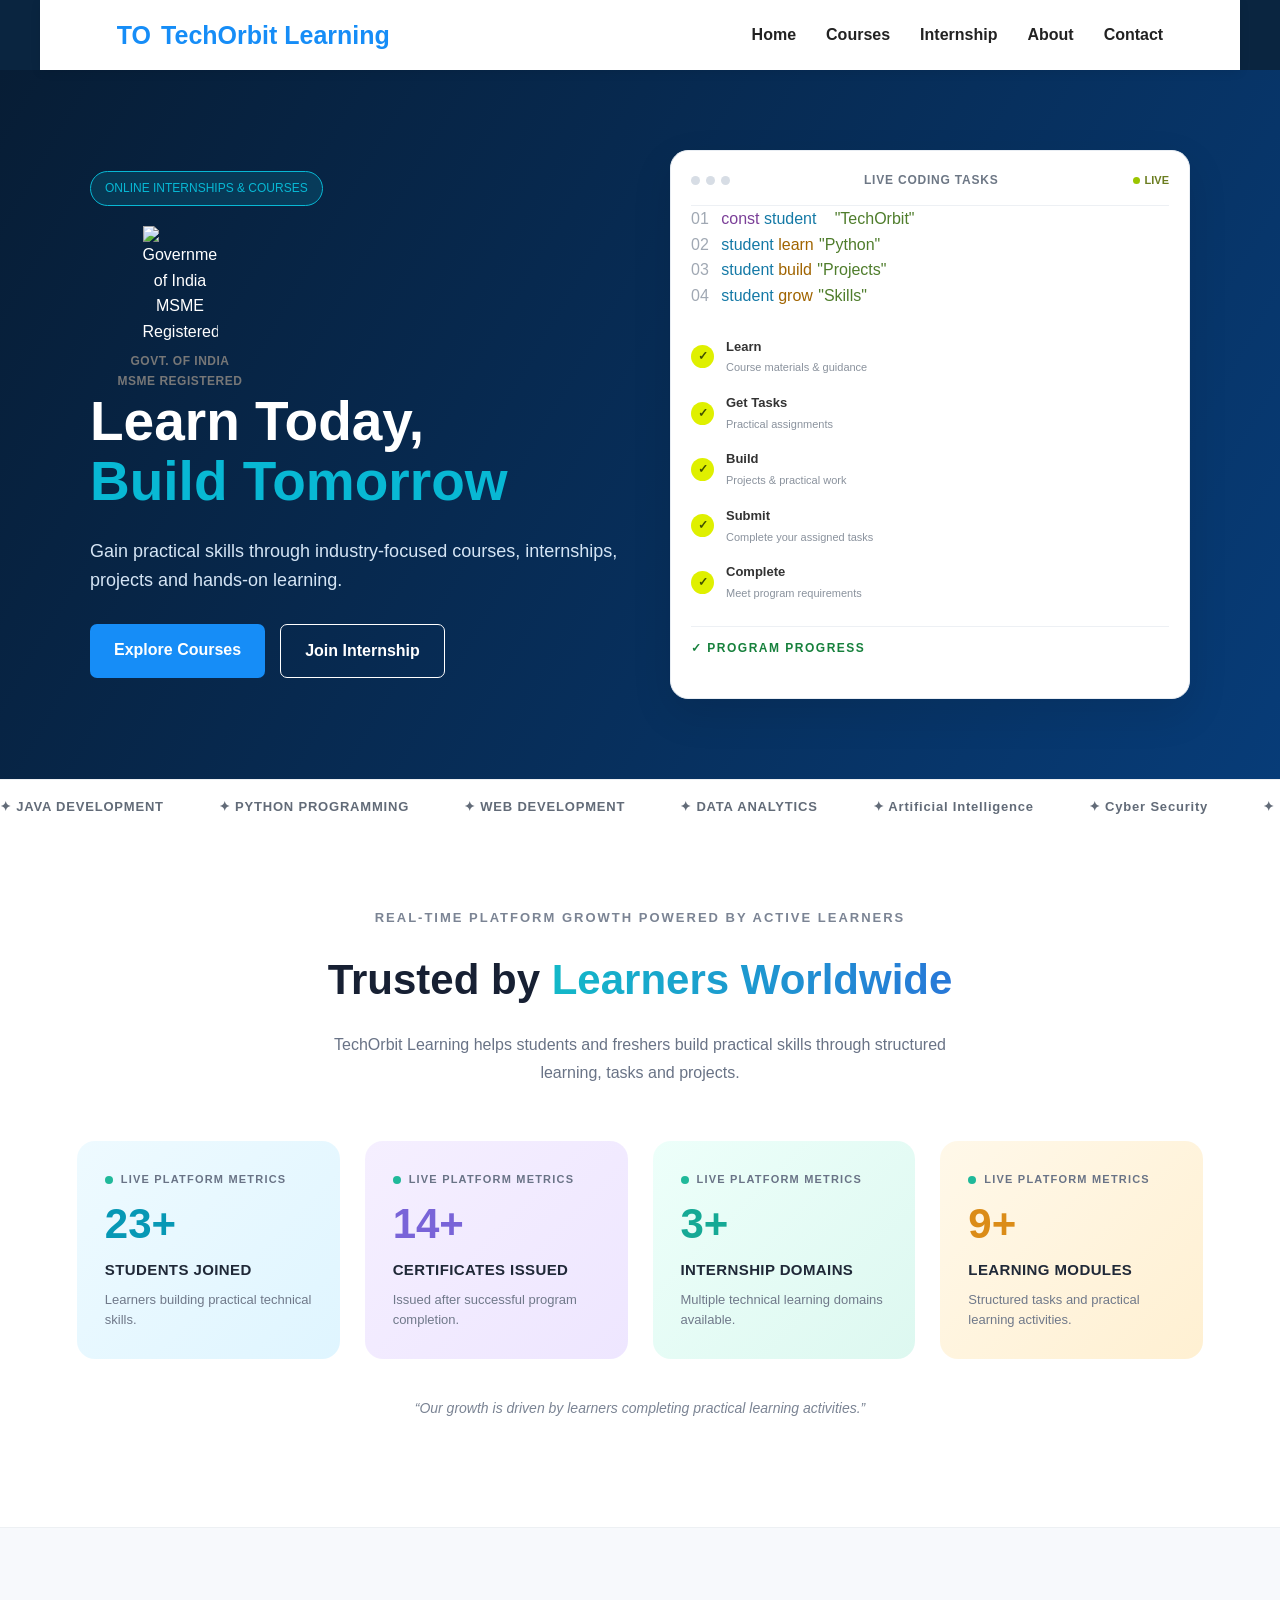
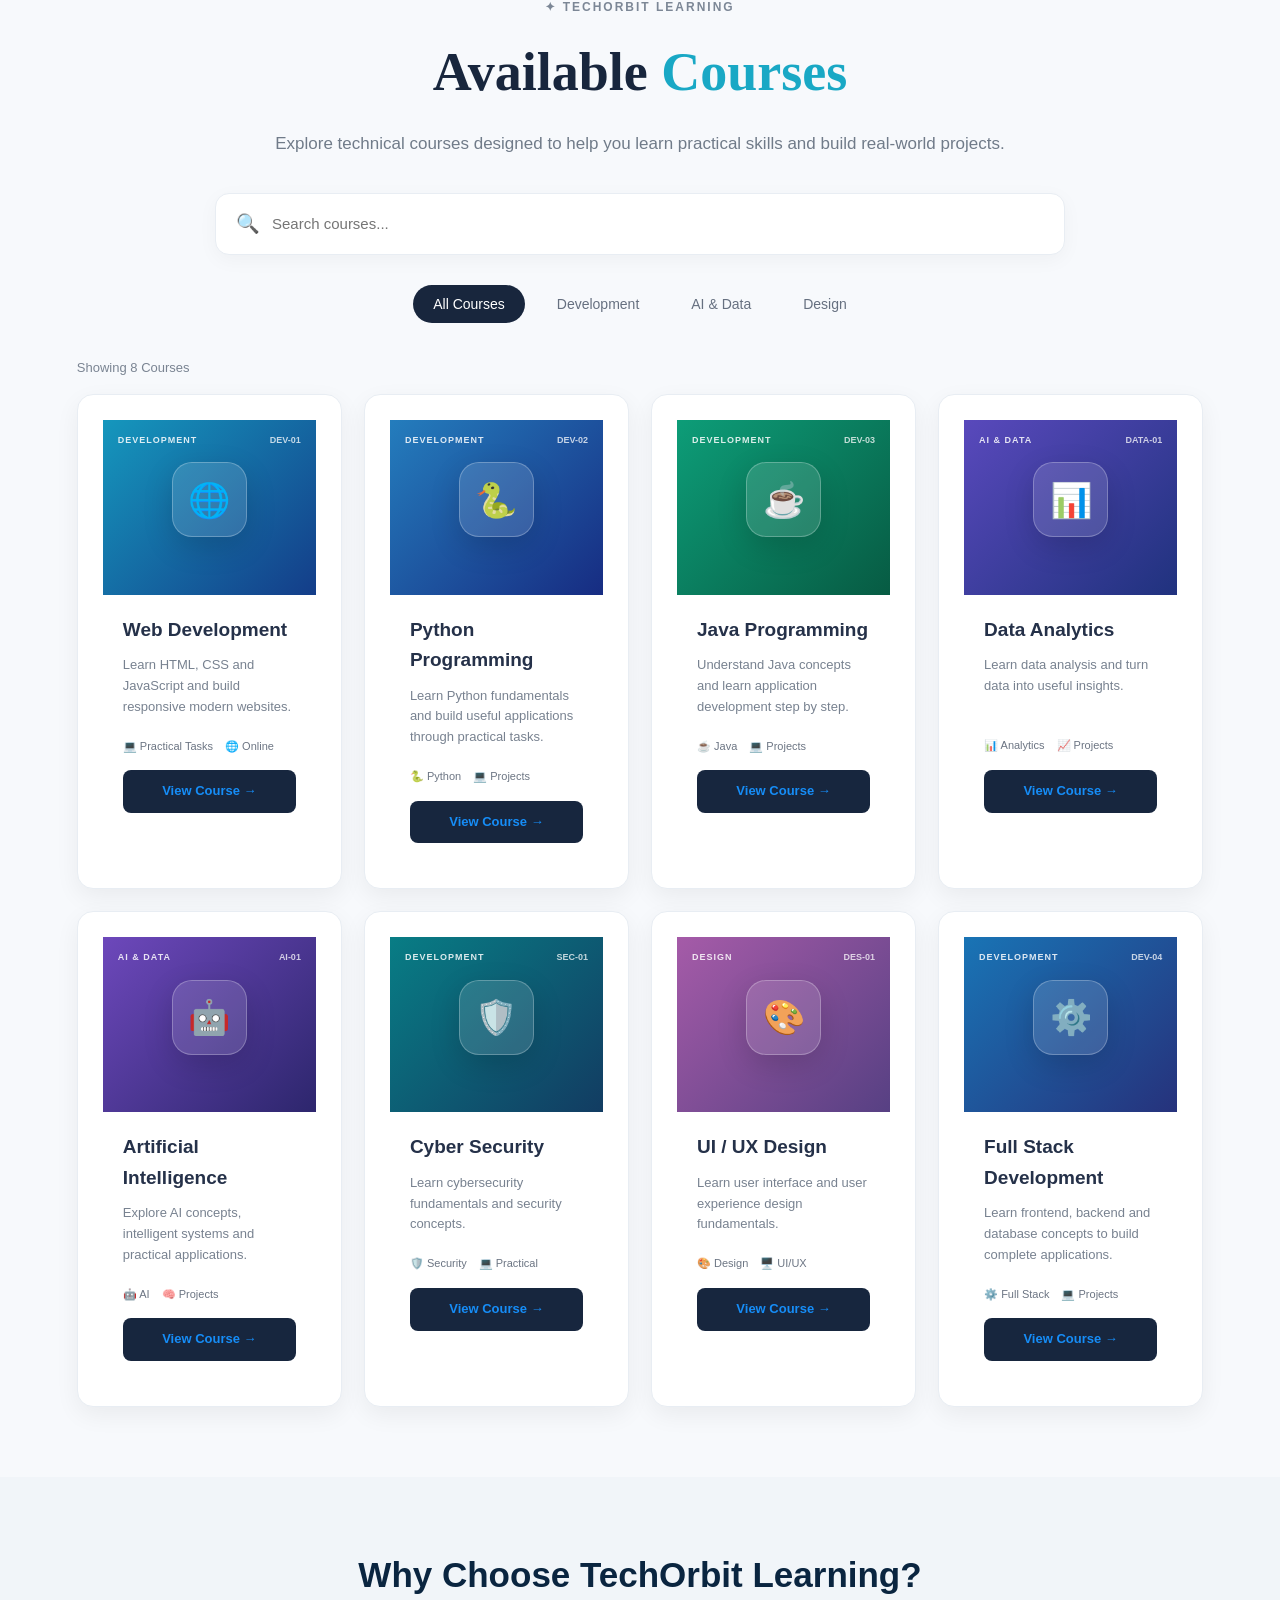
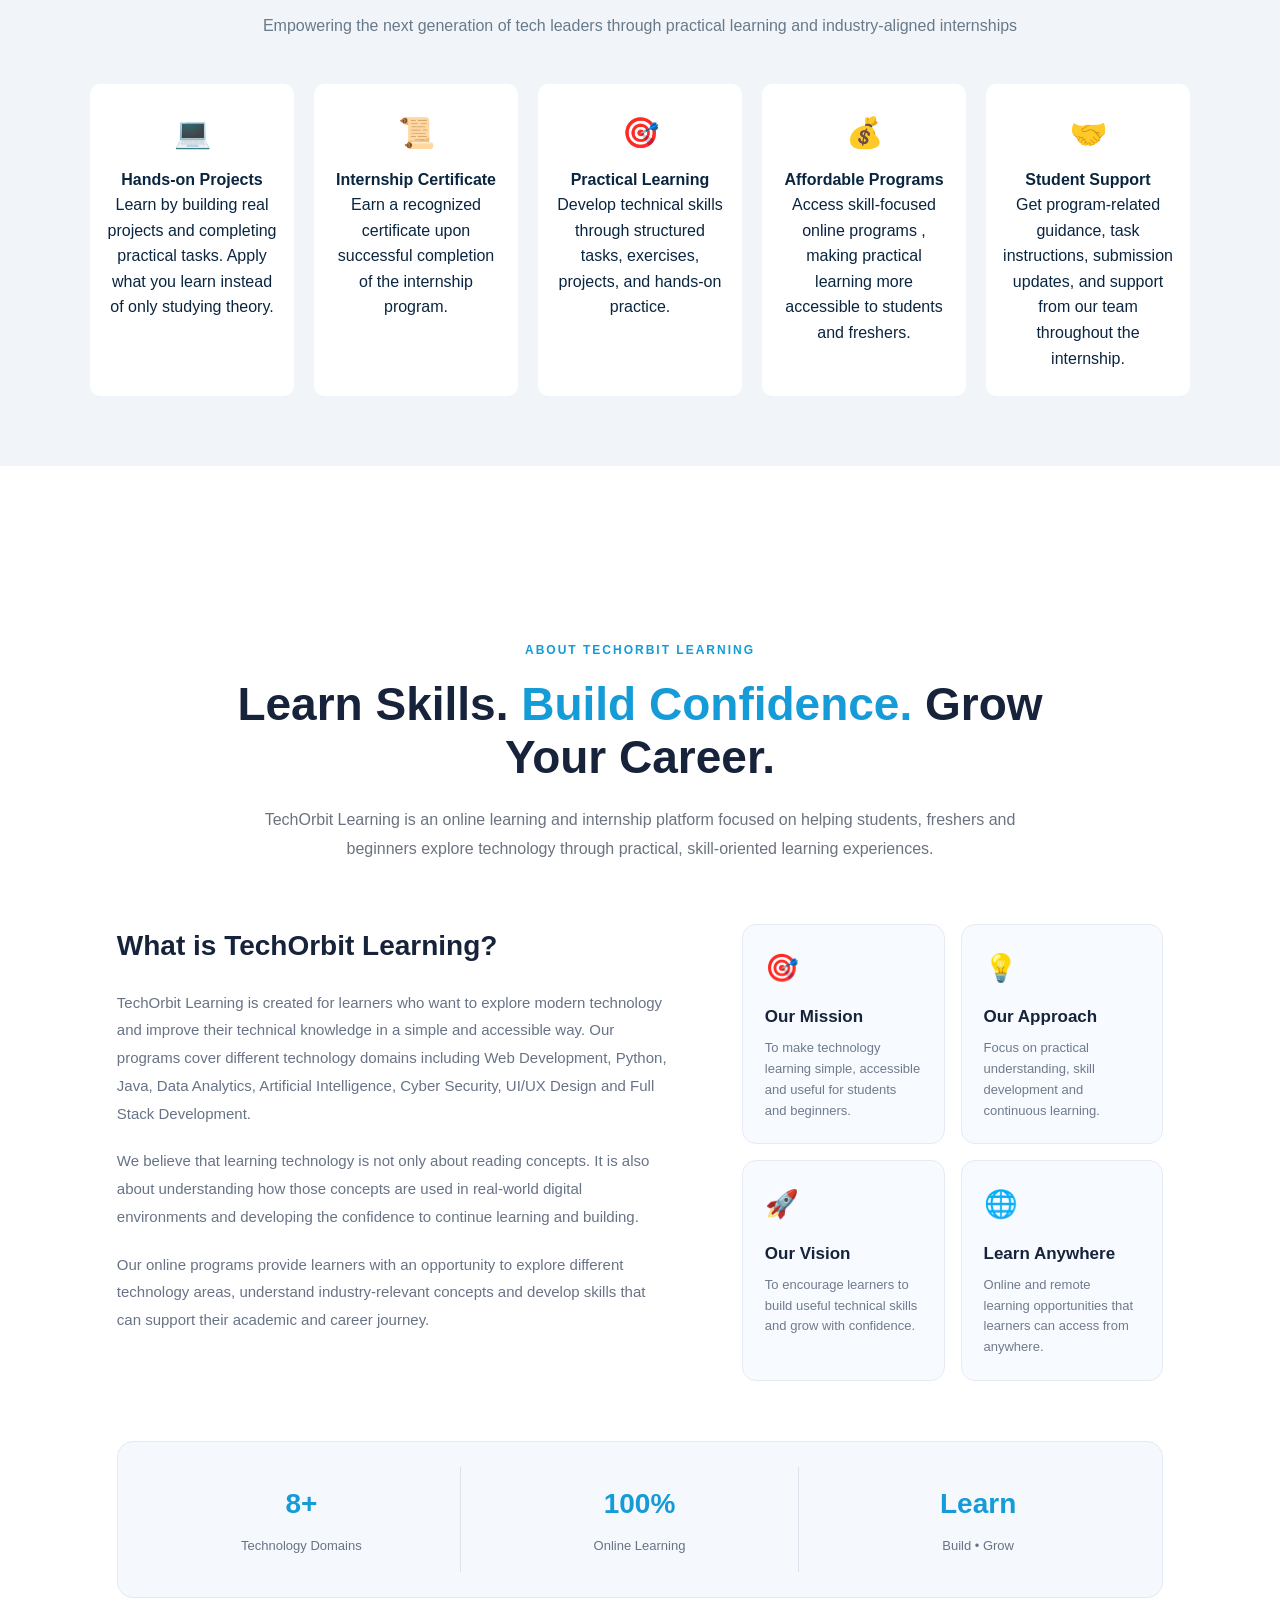
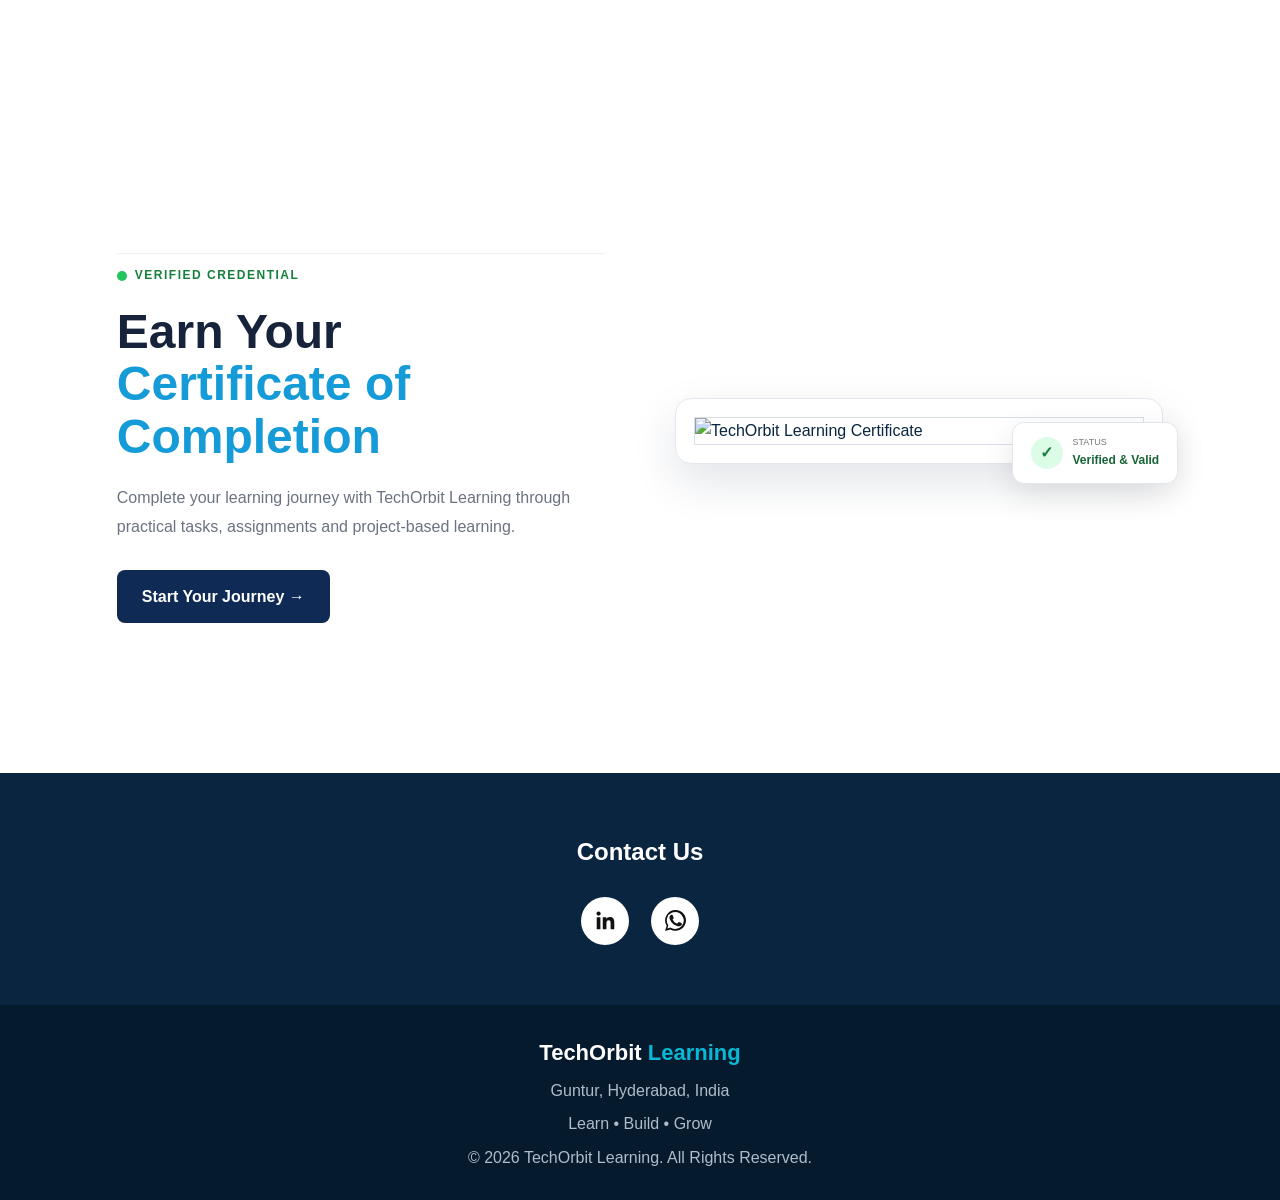
==== commit 907b234d: "Update print statement from 'Hello' to 'Goodbye'" ====
--- a/index.html
+++ b/index.html
@@ -1025,7 +1025,7 @@
         <div class="certificate-image-card">
 
             <img
-                src="c:\Users\nafee\Downloads\CERTIFICATE.png"
+                src="c:\Users\nafee\OneDrive\Desktop\TechOrbit-Learning\CERTIFICATE.png"
                 alt="TechOrbit Learning Certificate">
 
         </div>
--- a/style.css
+++ b/style.css
@@ -73,6 +73,28 @@
 }
 
 /* Hero */
+
+.msme-badge {
+    display: flex;
+    flex-direction: column;
+    align-items: center;
+    width: 180px;
+    text-align: center;
+    font-family: Arial, sans-serif;
+}
+
+.msme-badge img {
+    width: 75px;
+    height: auto;
+    margin-bottom: 8px;
+}
+
+.msme-badge span {
+    font-size: 12px;
+    font-weight: 600;
+    letter-spacing: 0.5px;
+    color: #777;
+}
 
 .hero {
     min-height: 600px;
@@ -259,56 +281,6 @@
     margin-bottom: 10px;
 }
 
-/* Internship */
-
-.internship {
-    max-width: 1100px;
-    margin: auto;
-    padding: 90px 25px;
-    display: grid;
-    grid-template-columns: 1fr 350px;
-    gap: 70px;
-    align-items: center;
-}
-
-.internship h2 {
-    font-size: 38px;
-    margin-bottom: 20px;
-}
-
-.internship p {
-    color: #68798a;
-    margin-bottom: 20px;
-}
-
-.internship ul {
-    list-style: none;
-    margin-bottom: 30px;
-}
-
-.internship li {
-    margin: 10px 0;
-}
-
-.duration-card {
-    padding: 40px;
-    background: #0a2540;
-    color: white;
-    border-radius: 15px;
-    text-align: center;
-}
-
-.duration-card .price {
-    font-size: 40px;
-    color: #08b8d4;
-    font-weight: bold;
-}
-
-.duration-card hr {
-    margin: 20px 0;
-    border: 0;
-    border-top: 1px solid #48617b;
-}
 
 /* About */
 
@@ -725,3 +697,1474 @@
     }
 
 }
+.live-coding-card {
+    width: 100%;
+    max-width: 520px;
+    background: #ffffff;
+    border-radius: 18px;
+    padding: 20px;
+    box-shadow: 0 15px 40px rgba(0, 0, 0, 0.10);
+    border: 1px solid #e8edf3;
+}
+
+.coding-header {
+    display: flex;
+    align-items: center;
+    justify-content: space-between;
+    padding-bottom: 15px;
+    border-bottom: 1px solid #edf0f4;
+}
+
+.coding-dots {
+    display: flex;
+    gap: 6px;
+}
+
+.coding-dots span {
+    width: 9px;
+    height: 9px;
+    border-radius: 50%;
+    background: #d7dde5;
+}
+
+.coding-title {
+    font-size: 12px;
+    font-weight: 700;
+    color: #6d7785;
+    letter-spacing: 0.8px;
+}
+
+.live-status {
+    font-size: 11px;
+    font-weight: 700;
+    color: #6b7d20;
+    display: flex;
+    align-items: center;
+    gap: 5px;
+}
+
+.live-dot {
+    width: 7px;
+    height: 7px;
+    background: #9bc500;
+    border-radius: 50%;
+}
+
+code-area {
+    margin-top: 18px;
+    padding: 18px;
+    background: #f7f9fb;
+    border-radius: 12px;
+    font-family: monospace;
+    font-size: 13px;
+    line-height: 2;
+    color: #374151;
+}
+
+.line-number {
+    color: #a0a8b3;
+    margin-right: 8px;
+}
+
+.code-keyword {
+    color: #7b3f98;
+}
+
+.code-variable {
+    color: #1479a6;
+}
+
+.code-string {
+    color: #4f7d2c;
+}
+
+.code-function {
+    color: #a06400;
+}
+
+.coding-progress {
+    margin-top: 20px;
+}
+
+.progress-item {
+    display: flex;
+    align-items: center;
+    gap: 12px;
+    padding: 8px 0;
+}
+
+.progress-icon {
+    width: 23px;
+    height: 23px;
+    display: flex;
+    justify-content: center;
+    align-items: center;
+    background: #dff000;
+    border-radius: 50%;
+    color: #415000;
+    font-size: 12px;
+    font-weight: bold;
+}
+
+.progress-item strong {
+    display: block;
+    font-size: 13px;
+    color: #333;
+}
+
+.progress-item small {
+    display: block;
+    color: #8a929d;
+    font-size: 11px;
+    margin-top: 2px;
+}
+
+.verified-label {
+    margin-top: 15px;
+    padding-top: 12px;
+    border-top: 1px solid #edf0f4;
+    text-align: right;
+    font-size: 10px;
+    font-weight: 700;
+    color: #777;
+    letter-spacing: 0.7px;
+}
+
+@keyframes liveCodeMove {
+    from {
+        transform: translateX(0);
+    }
+
+    to {
+        transform: translateX(-50%);
+    }
+}
+.course-marquee {
+    width: 100%;
+    overflow: hidden;
+    background: #ffffff;
+    border-top: 1px solid #edf0f3;
+    border-bottom: 1px solid #edf0f3;
+    padding: 17px 0;
+}
+
+.course-track {
+    display: flex;
+    width: max-content;
+    gap: 55px;
+    animation: courseScroll 25s linear infinite;
+}
+
+.course-track span {
+    white-space: nowrap;
+    font-size: 13px;
+    font-weight: 700;
+    color: #626b78;
+    letter-spacing: 0.8px;
+}
+
+@keyframes courseScroll {
+    from {
+        transform: translateX(0);
+    }
+
+    to {
+        transform: translateX(-50%);
+    }
+}
+@media (max-width: 768px) {
+
+    .live-coding-card {
+        max-width: 100%;
+        padding: 16px;
+    }
+
+    .coding-title {
+        font-size: 10px;
+    }
+
+    .code-area {
+        font-size: 11px;
+        padding: 13px;
+    }
+
+    .course-track {
+        gap: 35px;
+        animation-duration: 20s;
+    }
+
+    .course-track span {
+        font-size: 11px;
+    }
+
+    .registration-badge strong {
+        font-size: 12px;
+    }
+
+    .registration-badge span {
+        font-size: 10px;
+    }
+}
+/* =========================================
+   COURSES PAGE
+========================================= */
+
+.courses-page {
+    padding: 70px 6%;
+    background: #f7f9fc;
+    min-height: 100vh;
+}
+
+.courses-heading {
+    text-align: center;
+    max-width: 750px;
+    margin: 0 auto 35px;
+}
+
+.small-heading {
+    font-size: 12px;
+    font-weight: 700;
+    letter-spacing: 2px;
+    color: #7c8796;
+    margin-bottom: 12px;
+}
+
+.courses-heading h1 {
+    font-size: 54px;
+    margin: 0;
+    color: #18263d;
+    font-family: Georgia, serif;
+}
+
+.courses-heading h1 span {
+    color: #19a8c5;
+}
+
+.courses-heading p {
+    margin-top: 15px;
+    font-size: 17px;
+    color: #707b89;
+    line-height: 1.6;
+}
+
+
+/* SEARCH */
+
+.course-search {
+    max-width: 850px;
+    margin: 0 auto 30px;
+
+    background: #ffffff;
+
+    border: 1px solid #e8edf3;
+
+    border-radius: 14px;
+
+    padding: 15px 20px;
+
+    display: flex;
+    align-items: center;
+
+    gap: 12px;
+
+    box-shadow: 0 5px 20px rgba(0,0,0,0.04);
+}
+
+.course-search span {
+    font-size: 19px;
+}
+
+.course-search input {
+    width: 100%;
+    border: none;
+    outline: none;
+
+    font-size: 15px;
+
+    color: #333;
+
+    background: transparent;
+}
+
+
+/* FILTERS */
+
+.course-filters {
+    display: flex;
+    justify-content: center;
+    align-items: center;
+
+    flex-wrap: wrap;
+
+    gap: 12px;
+
+    margin-bottom: 35px;
+}
+
+.filter-btn {
+    border: none;
+
+    background: transparent;
+
+    padding: 11px 20px;
+
+    border-radius: 25px;
+
+    font-size: 14px;
+
+    color: #667080;
+
+    cursor: pointer;
+
+    transition: 0.3s;
+}
+
+.filter-btn:hover {
+    background: #e9f8fb;
+    color: #087f98;
+}
+
+.filter-btn.active {
+    background: #18263d;
+    color: #ffffff;
+}
+
+
+/* COUNT */
+
+.course-count {
+    max-width: 1200px;
+    margin: 0 auto 15px;
+
+    font-size: 13px;
+
+    color: #7a8492;
+}
+
+
+/* COURSE GRID */
+
+.course-grid {
+
+    max-width: 1200px;
+
+    margin: auto;
+
+    display: grid;
+
+    grid-template-columns:
+        repeat(4, 1fr);
+
+    gap: 22px;
+
+}
+
+
+/* COURSE CARD */
+
+.course-card {
+
+    background: #ffffff;
+
+    border-radius: 16px;
+
+    overflow: hidden;
+
+    border: 1px solid #e8edf3;
+
+    box-shadow:
+        0 8px 25px rgba(0,0,0,0.06);
+
+    transition:
+        transform 0.35s ease,
+        box-shadow 0.35s ease;
+
+}
+
+.course-card:hover {
+
+    transform: translateY(-8px);
+
+    box-shadow:
+        0 18px 40px rgba(0,0,0,0.12);
+
+}
+
+
+/* COURSE IMAGE */
+
+.course-image {
+
+    height: 175px;
+
+    position: relative;
+
+    overflow: hidden;
+
+    display: flex;
+
+    justify-content: center;
+
+    align-items: center;
+
+}
+
+
+/* DIFFERENT CARD BACKGROUNDS */
+
+.web-image {
+    background:
+        linear-gradient(135deg,
+        #1597bd,
+        #143d89);
+}
+
+.python-image {
+    background:
+        linear-gradient(135deg,
+        #247dbd,
+        #172c82);
+}
+
+.java-image {
+    background:
+        linear-gradient(135deg,
+        #0d9d78,
+        #075b43);
+}
+
+.data-image {
+    background:
+        linear-gradient(135deg,
+        #5949bc,
+        #20327e);
+}
+
+.ai-image {
+    background:
+        linear-gradient(135deg,
+        #6d48bb,
+        #2d266d);
+}
+
+.cyber-image {
+    background:
+        linear-gradient(135deg,
+        #087d85,
+        #123c62);
+}
+
+.design-image {
+    background:
+        linear-gradient(135deg,
+        #a55ba8,
+        #574083);
+}
+
+.fullstack-image {
+    background:
+        linear-gradient(135deg,
+        #1974b5,
+        #26327c);
+}
+
+
+/* DOMAIN LABEL */
+
+.domain-label {
+
+    position: absolute;
+
+    top: 13px;
+
+    left: 15px;
+
+    font-size: 9px;
+
+    font-weight: 700;
+
+    color: rgba(255,255,255,0.85);
+
+    letter-spacing: 1px;
+
+}
+
+
+/* COURSE NUMBER */
+
+.course-number {
+
+    position: absolute;
+
+    top: 13px;
+
+    right: 15px;
+
+    font-size: 9px;
+
+    font-weight: 700;
+
+    color: rgba(255,255,255,0.75);
+
+}
+
+
+/* ICON */
+
+.course-icon {
+
+    width: 75px;
+
+    height: 75px;
+
+    border-radius: 20px;
+
+    background:
+        rgba(255,255,255,0.13);
+
+    border:
+        1px solid rgba(255,255,255,0.25);
+
+    display: flex;
+
+    justify-content: center;
+
+    align-items: center;
+
+    font-size: 34px;
+
+    box-shadow:
+        0 10px 30px rgba(0,0,0,0.15);
+
+}
+
+
+/* CARD CONTENT */
+
+.course-content {
+
+    padding: 20px;
+
+}
+
+.course-content h2 {
+
+    margin: 0 0 10px;
+
+    font-size: 19px;
+
+    color: #253149;
+
+}
+
+.course-content p {
+
+    font-size: 13px;
+
+    line-height: 1.6;
+
+    color: #788290;
+
+    min-height: 62px;
+
+}
+
+
+/* COURSE INFO */
+
+.course-info {
+
+    display: flex;
+
+    gap: 12px;
+
+    flex-wrap: wrap;
+
+    margin: 15px 0;
+
+}
+
+.course-info span {
+
+    font-size: 11px;
+
+    color: #6c7583;
+
+}
+
+
+/* BUTTON */
+
+.course-btn {
+
+    display: block;
+
+    text-align: center;
+
+    text-decoration: none;
+
+    background: #17263e;
+
+    color: #ffffff;
+
+    padding: 11px;
+
+    border-radius: 8px;
+
+    font-size: 13px;
+
+    font-weight: 600;
+
+    transition: 0.3s;
+
+}
+
+.course-btn:hover {
+
+    background: #159fba;
+
+}
+
+
+/* =========================================
+   MOBILE
+========================================= */
+
+@media (max-width: 1100px) {
+
+    .course-grid {
+
+        grid-template-columns:
+            repeat(3, 1fr);
+
+    }
+
+}
+
+
+@media (max-width: 800px) {
+
+    .courses-page {
+
+        padding: 50px 18px;
+
+    }
+
+    .courses-heading h1 {
+
+        font-size: 40px;
+
+    }
+
+    .course-grid {
+
+        grid-template-columns:
+            repeat(2, 1fr);
+
+    }
+
+}
+
+
+@media (max-width: 550px) {
+
+    .course-grid {
+
+        grid-template-columns:
+            1fr;
+
+    }
+
+    .courses-heading h1 {
+
+        font-size: 34px;
+
+    }
+
+    .courses-heading p {
+
+        font-size: 14px;
+
+    }
+
+    .course-filters {
+
+        gap: 6px;
+
+    }
+
+    .filter-btn {
+
+        font-size: 12px;
+
+        padding: 9px 14px;
+
+    }
+
+}
+html {
+    scroll-behavior: smooth;
+}
+
+#courses {
+    scroll-margin-top: 90px;
+}
+/* ================================
+   PLATFORM GROWTH SECTION
+================================ */
+
+.growth-section {
+    padding: 90px 6%;
+    background: #ffffff;
+    text-align: center;
+    overflow: hidden;
+}
+
+.growth-heading {
+    max-width: 850px;
+    margin: 0 auto 55px;
+}
+
+.growth-small-title {
+    font-size: 13px;
+    letter-spacing: 2px;
+    font-weight: 600;
+    color: #7b8494;
+    margin-bottom: 18px;
+}
+
+.growth-heading h2 {
+    font-size: 42px;
+    margin: 0 0 18px;
+    font-weight: 700;
+    color: #172033;
+}
+
+.growth-heading h2 span {
+    background: linear-gradient(90deg, #13b8c8, #2878d8);
+    -webkit-background-clip: text;
+    -webkit-text-fill-color: transparent;
+}
+
+.growth-description {
+    max-width: 650px;
+    margin: auto;
+    color: #697386;
+    font-size: 16px;
+    line-height: 1.7;
+}
+
+
+/* CARDS */
+
+.growth-cards {
+    max-width: 1250px;
+    margin: 0 auto;
+    display: grid;
+    grid-template-columns: repeat(4, 1fr);
+    gap: 25px;
+}
+
+.growth-card {
+    position: relative;
+    text-align: left;
+    padding: 30px 28px;
+    min-height: 190px;
+    border-radius: 18px;
+    overflow: hidden;
+    transition: transform 0.35s ease, box-shadow 0.35s ease;
+}
+
+.growth-card:hover {
+    transform: translateY(-8px);
+    box-shadow: 0 18px 40px rgba(30, 50, 80, 0.12);
+}
+
+
+/* COLORFUL BACKGROUNDS */
+
+.card-blue {
+    background: linear-gradient(135deg, #eefaff, #dff5ff);
+}
+
+.card-purple {
+    background: linear-gradient(135deg, #f5efff, #eee6ff);
+}
+
+.card-green {
+    background: linear-gradient(135deg, #edfffa, #ddf8f0);
+}
+
+.card-orange {
+    background: linear-gradient(135deg, #fff8e9, #fff0d2);
+}
+
+
+/* LIVE LABEL */
+
+.live-label {
+    display: flex;
+    align-items: center;
+    gap: 8px;
+    font-size: 11px;
+    letter-spacing: 1.2px;
+    font-weight: 600;
+    color: #697386;
+    margin-bottom: 15px;
+}
+
+.live-label span {
+    width: 8px;
+    height: 8px;
+    border-radius: 50%;
+    background: #20b99a;
+    display: inline-block;
+    animation: livePulse 1.5s infinite;
+}
+
+@keyframes livePulse {
+    0% {
+        transform: scale(1);
+        opacity: 1;
+    }
+
+    50% {
+        transform: scale(1.5);
+        opacity: 0.5;
+    }
+
+    100% {
+        transform: scale(1);
+        opacity: 1;
+    }
+}
+
+
+/* COUNTER */
+
+.counter {
+    font-size: 42px;
+    line-height: 1;
+    font-weight: 800;
+    margin-bottom: 13px;
+}
+
+.card-blue .counter {
+    color: #0798b5;
+}
+
+.card-purple .counter {
+    color: #7964d8;
+}
+
+.card-green .counter {
+    color: #16a995;
+}
+
+.card-orange .counter {
+    color: #db8c18;
+}
+
+
+/* CARD TEXT */
+
+.growth-card h3 {
+    font-size: 15px;
+    margin: 0 0 8px;
+    color: #202938;
+    letter-spacing: 0.4px;
+}
+
+.growth-card p {
+    margin: 0;
+    color: #70798a;
+    font-size: 13px;
+    line-height: 1.5;
+}
+
+
+/* BOTTOM TEXT */
+
+.growth-note {
+    margin-top: 38px;
+    color: #7b8494;
+    font-size: 14px;
+    font-style: italic;
+}
+
+
+/* MOBILE */
+
+@media (max-width: 900px) {
+
+    .growth-cards {
+        grid-template-columns: repeat(2, 1fr);
+    }
+
+    .growth-heading h2 {
+        font-size: 34px;
+    }
+}
+
+@media (max-width: 600px) {
+
+    .growth-section {
+        padding: 65px 20px;
+    }
+
+    .growth-cards {
+        grid-template-columns: 1fr;
+        gap: 18px;
+    }
+
+    .growth-heading h2 {
+        font-size: 29px;
+    }
+
+    .growth-description {
+        font-size: 14px;
+    }
+
+    .growth-card {
+        min-height: 170px;
+    }
+}
+/* ================================
+   CERTIFICATE SHOWCASE
+================================ */
+
+.certificate-showcase {
+
+    max-width: 1200px;
+    margin: 80px auto;
+
+    padding: 70px 6%;
+
+    display: grid;
+    grid-template-columns: 1fr 1fr;
+
+    gap: 70px;
+
+    align-items: center;
+
+}
+
+
+/* LEFT */
+
+.certificate-content {
+
+    max-width: 520px;
+
+}
+
+
+.verified-label {
+
+    display: flex;
+    align-items: center;
+
+    gap: 8px;
+
+    font-size: 12px;
+
+    font-weight: 800;
+
+    letter-spacing: 1.5px;
+
+    color: #16803c;
+
+    margin-bottom: 20px;
+
+}
+
+
+.verified-dot {
+
+    width: 10px;
+    height: 10px;
+
+    background: #22c55e;
+
+    border-radius: 50%;
+
+}
+
+
+.certificate-content h2 {
+
+    font-size: 48px;
+
+    line-height: 1.1;
+
+    margin-bottom: 20px;
+
+    color: #17233a;
+
+}
+
+
+.certificate-content h2 span {
+
+    display: block;
+
+    color: #159bd7;
+
+}
+
+
+.certificate-content p {
+
+    color: #6b7280;
+
+    font-size: 16px;
+
+    line-height: 1.8;
+
+    margin-bottom: 28px;
+
+}
+
+
+.certificate-btn {
+
+    display: inline-block;
+
+    padding: 14px 25px;
+
+    background: #102a56;
+
+    color: white;
+
+    text-decoration: none;
+
+    border-radius: 8px;
+
+    font-weight: 700;
+
+    transition: 0.3s;
+
+}
+
+
+.certificate-btn:hover {
+
+    background: #0c75bd;
+
+    transform: translateY(-3px);
+
+}
+
+
+
+/* RIGHT */
+
+.certificate-preview {
+
+    position: relative;
+
+}
+
+
+.certificate-image-card {
+
+    background: white;
+
+    padding: 18px;
+
+    border-radius: 16px;
+
+    border: 1px solid #e3e7ed;
+
+    box-shadow:
+        0 18px 45px
+        rgba(17, 38, 70, 0.12);
+
+}
+
+
+.certificate-image-card img {
+
+    width: 100%;
+
+    height: auto;
+
+    display: block;
+
+    border: 1px solid #d9dfe7;
+
+}
+
+
+/* VERIFIED BADGE */
+
+.valid-badge {
+
+    position: absolute;
+
+    right: -15px;
+
+    bottom: -20px;
+
+    background: white;
+
+    border: 1px solid #e3e7ed;
+
+    border-radius: 12px;
+
+    padding: 12px 18px;
+
+    display: flex;
+
+    align-items: center;
+
+    gap: 10px;
+
+    box-shadow:
+        0 10px 30px
+        rgba(0,0,0,0.10);
+
+}
+
+
+.valid-icon {
+
+    width: 32px;
+    height: 32px;
+
+    border-radius: 50%;
+
+    background: #dcfce7;
+
+    color: #15803d;
+
+    display: flex;
+
+    align-items: center;
+
+    justify-content: center;
+
+    font-weight: bold;
+
+}
+
+
+.valid-badge small {
+
+    display: block;
+
+    color: #777;
+
+    font-size: 9px;
+
+}
+
+
+.valid-badge strong {
+
+    display: block;
+
+    color: #166534;
+
+    font-size: 12px;
+
+    margin-top: 2px;
+
+}
+
+
+
+/* MOBILE */
+
+@media (max-width: 800px) {
+
+    .certificate-showcase {
+
+        grid-template-columns: 1fr;
+
+        gap: 40px;
+
+        padding: 50px 5%;
+
+    }
+
+
+    .certificate-content {
+
+        text-align: center;
+
+        margin: auto;
+
+    }
+
+
+    .verified-label {
+
+        justify-content: center;
+
+    }
+
+
+    .certificate-content h2 {
+
+        font-size: 36px;
+
+    }
+
+
+    .certificate-preview {
+
+        width: 95%;
+
+        margin: auto;
+
+    }
+
+}
+
+/* =================================
+   ABOUT TECHORBIT LEARNING
+================================= */
+
+.about-section {
+    max-width: 1200px;
+    margin: 90px auto;
+    padding: 80px 6%;
+}
+
+
+/* Heading */
+
+.about-heading {
+    max-width: 850px;
+    margin: 0 auto 60px;
+    text-align: center;
+}
+
+.about-label {
+    display: inline-block;
+
+    font-size: 12px;
+    font-weight: 800;
+
+    letter-spacing: 2px;
+
+    color: #159bd7;
+
+    margin-bottom: 18px;
+}
+
+.about-heading h2 {
+    font-size: 46px;
+    line-height: 1.15;
+
+    color: #17233a;
+
+    margin: 0 0 22px;
+}
+
+.about-heading h2 span {
+    color: #159bd7;
+}
+
+.about-heading > p {
+    max-width: 760px;
+
+    margin: auto;
+
+    color: #6b7280;
+
+    font-size: 16px;
+
+    line-height: 1.8;
+}
+
+
+/* Main Content */
+
+.about-content {
+    display: grid;
+
+    grid-template-columns: 1.15fr 0.85fr;
+
+    gap: 55px;
+
+    align-items: start;
+}
+
+
+/* Left */
+
+.about-main {
+    padding-right: 20px;
+}
+
+.about-main h3 {
+    font-size: 28px;
+
+    color: #17233a;
+
+    margin-bottom: 20px;
+}
+
+.about-main p {
+    color: #687386;
+
+    font-size: 15px;
+
+    line-height: 1.85;
+
+    margin-bottom: 20px;
+}
+
+
+/* Right Features */
+
+.about-features {
+    display: grid;
+
+    grid-template-columns: 1fr 1fr;
+
+    gap: 16px;
+}
+
+.about-feature {
+    padding: 22px;
+
+    background: #f7faff;
+
+    border: 1px solid #e5ebf3;
+
+    border-radius: 14px;
+
+    transition: 0.3s;
+}
+
+.about-feature:hover {
+    transform: translateY(-5px);
+
+    box-shadow:
+        0 14px 30px rgba(20, 50, 90, 0.10);
+}
+
+.feature-icon {
+    font-size: 27px;
+
+    margin-bottom: 13px;
+}
+
+.about-feature h4 {
+    color: #17233a;
+
+    font-size: 17px;
+
+    margin: 0 0 8px;
+}
+
+.about-feature p {
+    color: #707b8d;
+
+    font-size: 13px;
+
+    line-height: 1.6;
+
+    margin: 0;
+}
+
+
+/* Bottom Stats */
+
+.about-bottom {
+    margin-top: 60px;
+
+    padding: 25px;
+
+    display: grid;
+
+    grid-template-columns: repeat(3, 1fr);
+
+    gap: 20px;
+
+    background: #f5f8fc;
+
+    border: 1px solid #e4eaf2;
+
+    border-radius: 16px;
+}
+
+.about-stat {
+    text-align: center;
+
+    padding: 15px;
+
+    border-right: 1px solid #dce3ec;
+}
+
+.about-stat:last-child {
+    border-right: none;
+}
+
+.about-stat strong {
+    display: block;
+
+    font-size: 28px;
+
+    color: #159bd7;
+
+    margin-bottom: 5px;
+}
+
+.about-stat span {
+    color: #687386;
+
+    font-size: 13px;
+}
+
+
+/* Mobile */
+
+@media (max-width: 850px) {
+
+    .about-section {
+        margin: 60px auto;
+        padding: 55px 5%;
+    }
+
+    .about-heading h2 {
+        font-size: 36px;
+    }
+
+    .about-content {
+        grid-template-columns: 1fr;
+
+        gap: 35px;
+    }
+
+    .about-main {
+        padding-right: 0;
+    }
+
+}
+
+
+@media (max-width: 600px) {
+
+    .about-features {
+        grid-template-columns: 1fr;
+    }
+
+    .about-bottom {
+        grid-template-columns: 1fr;
+    }
+
+    .about-stat {
+        border-right: none;
+
+        border-bottom: 1px solid #dce3ec;
+    }
+
+    .about-stat:last-child {
+        border-bottom: none;
+    }
+
+}
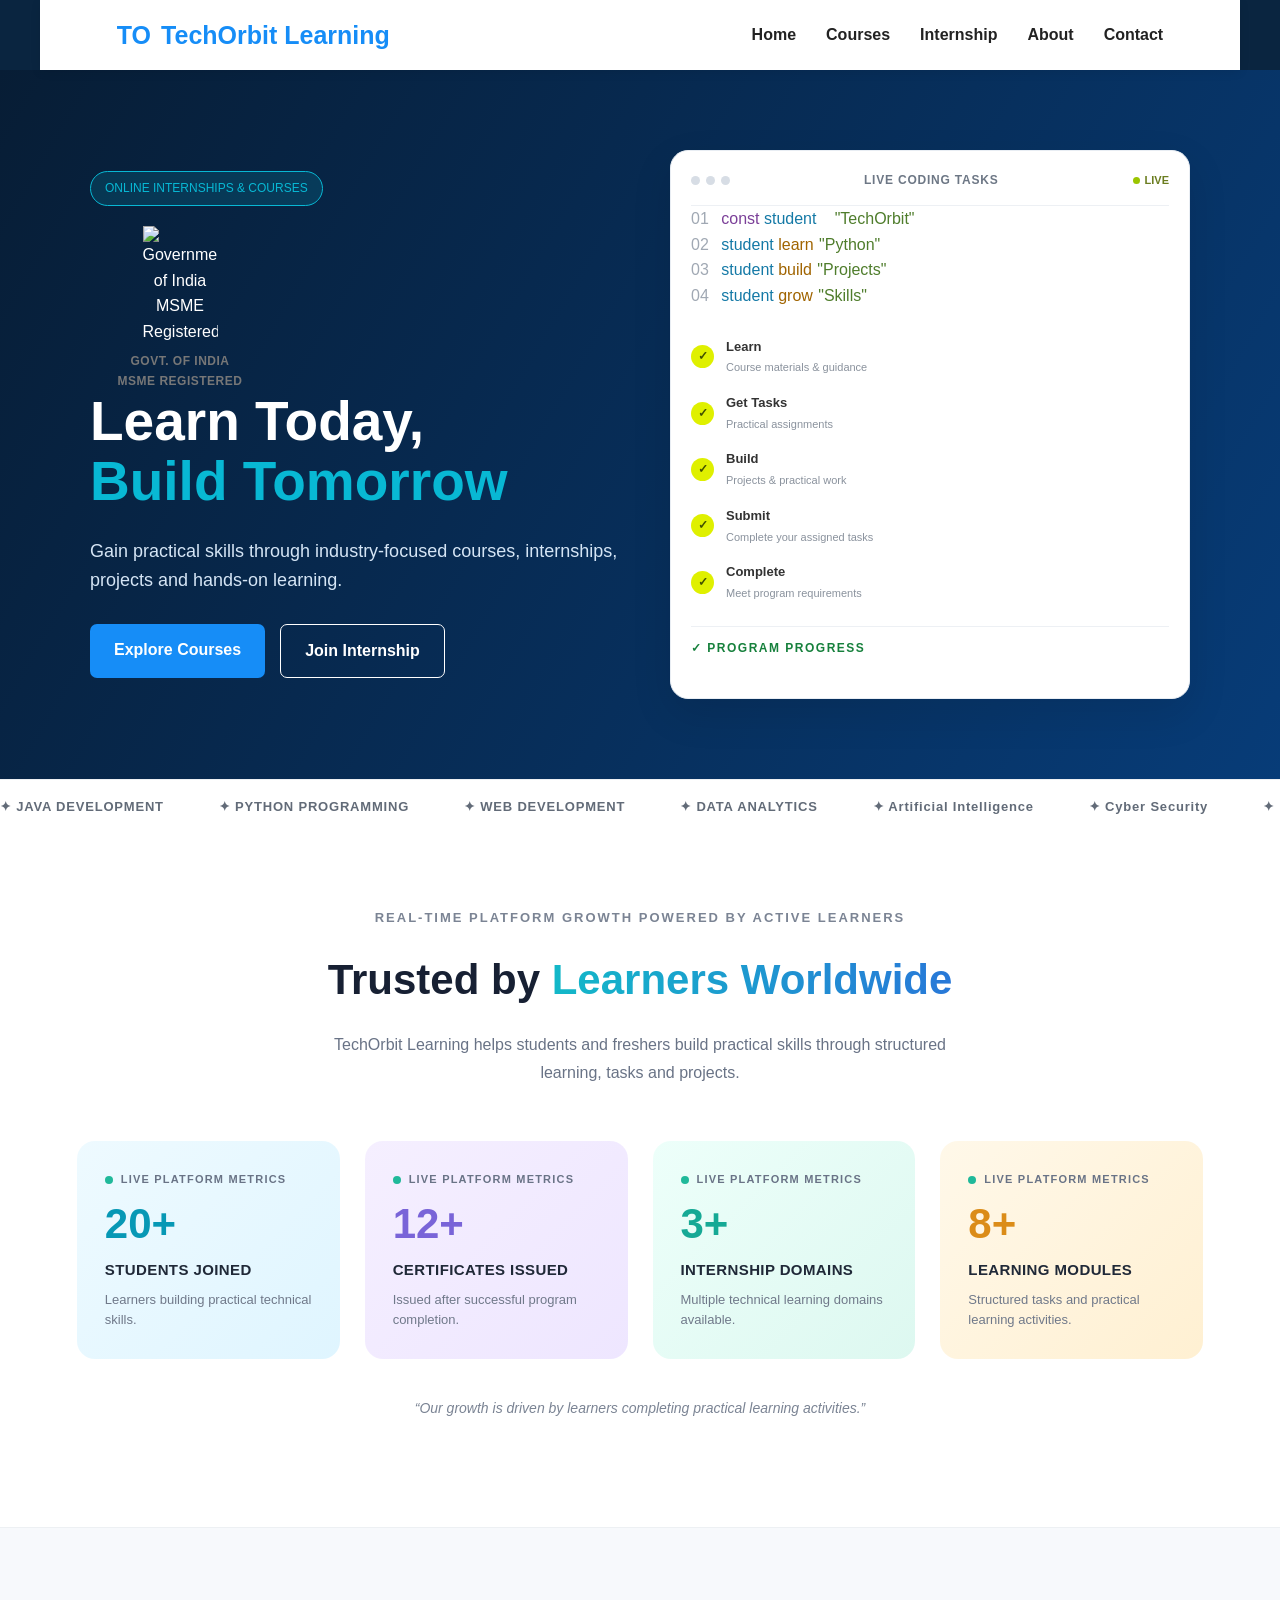
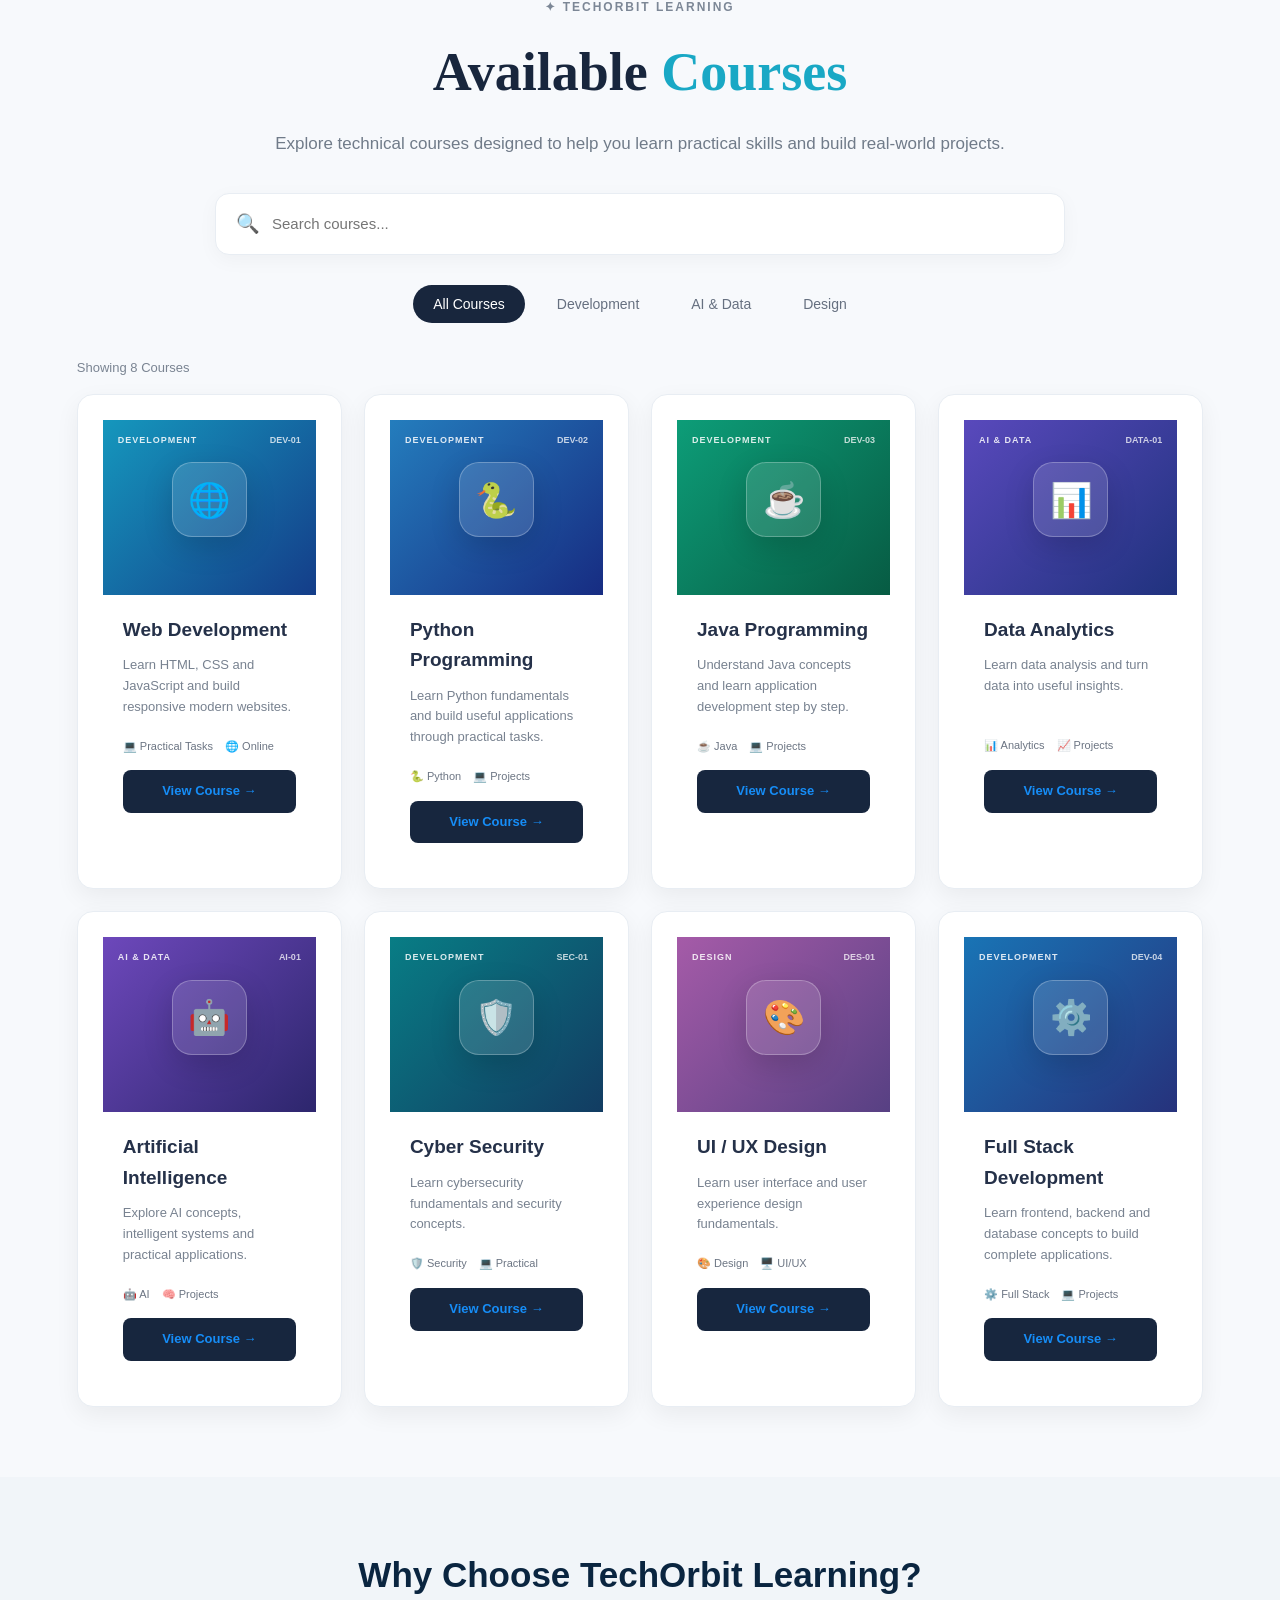
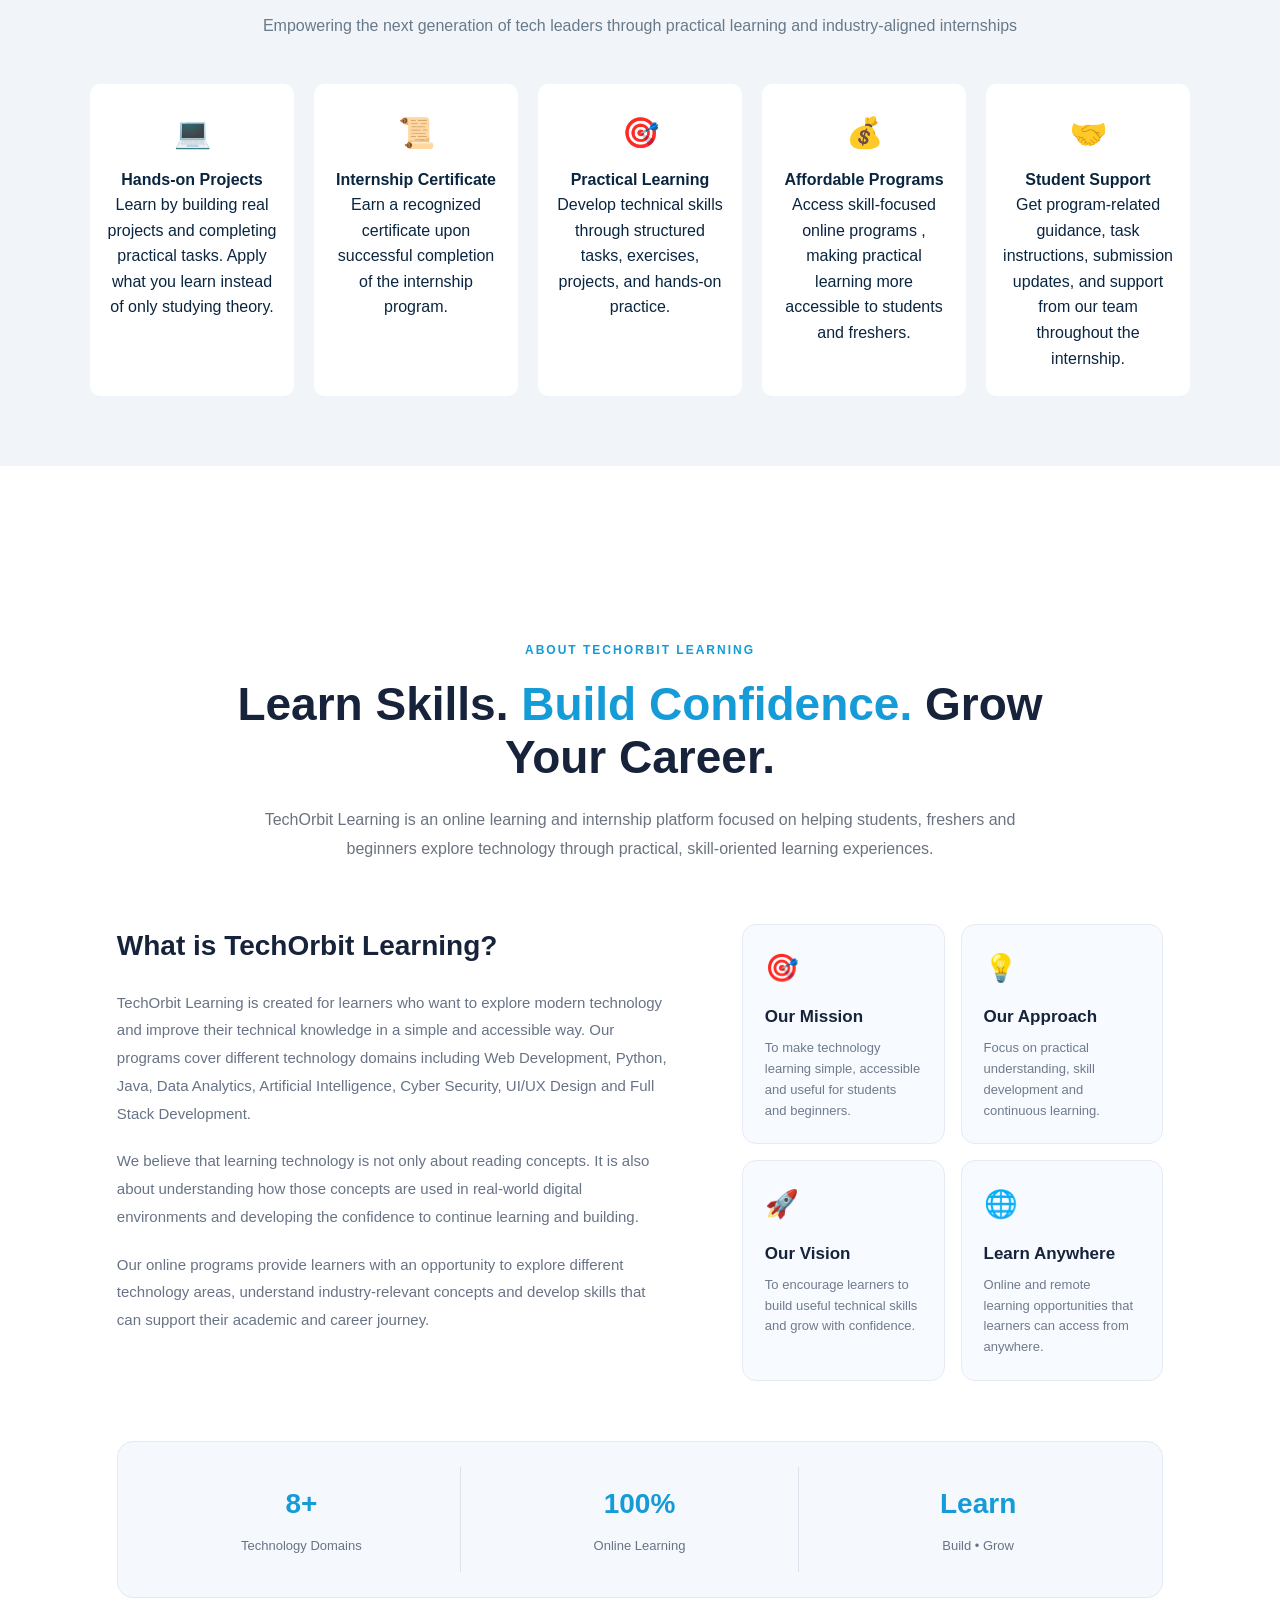
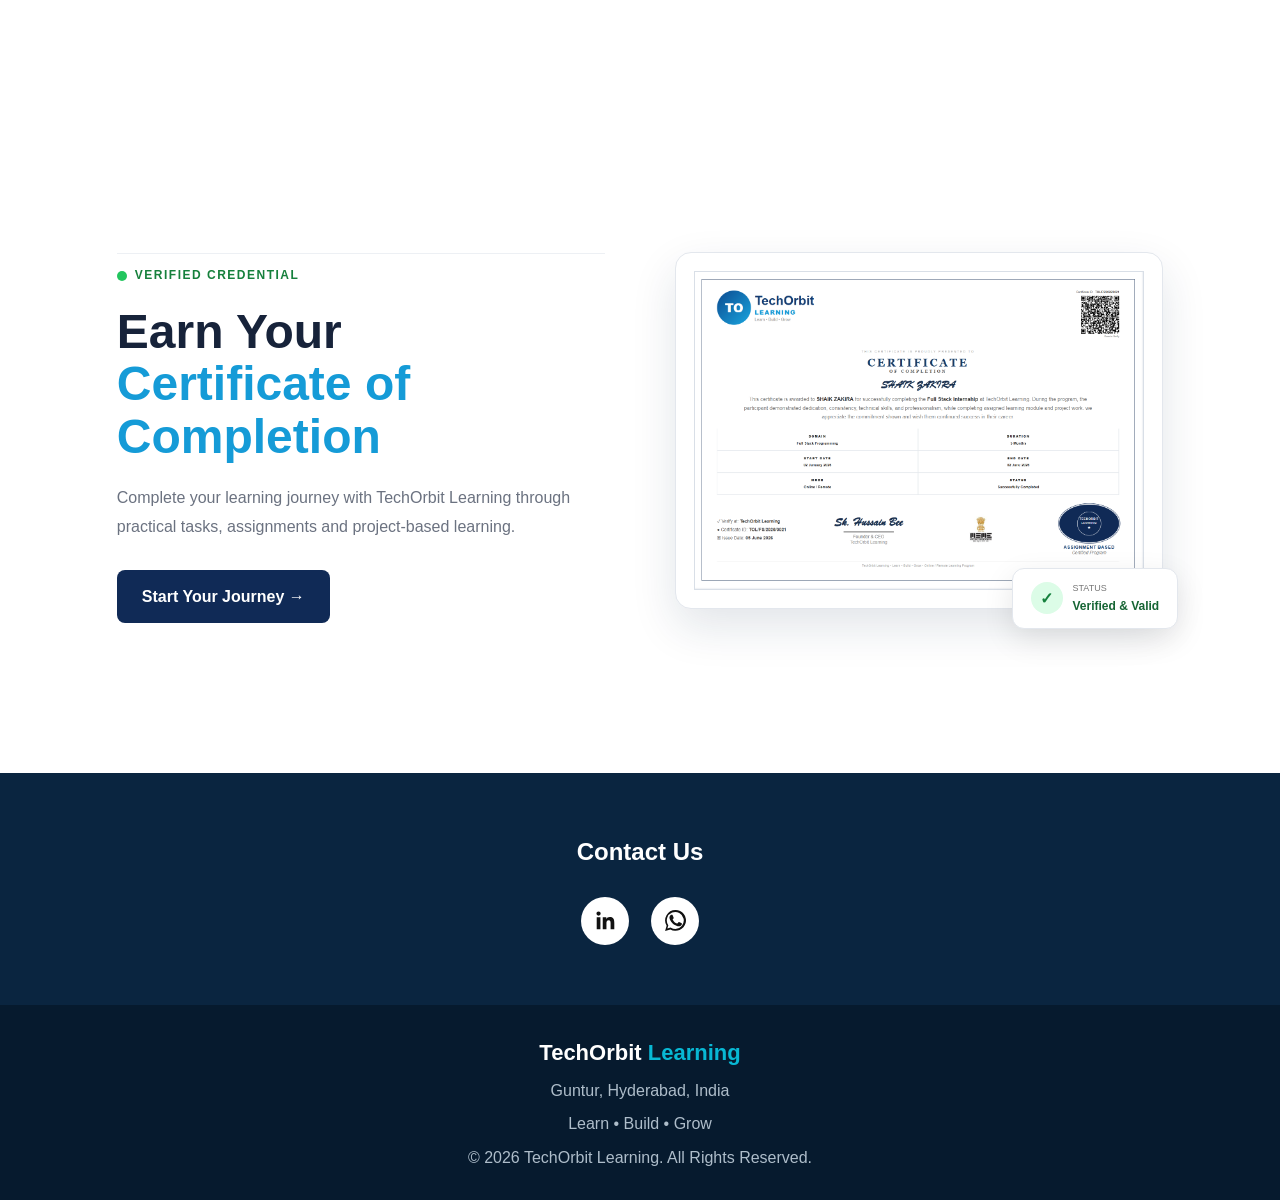
==== commit cf953589: "Update print statement from 'Hello' to 'Goodbye'" ====
--- a/index.html
+++ b/index.html
@@ -1025,7 +1025,7 @@
         <div class="certificate-image-card">
 
             <img
-                src="c:\Users\nafee\OneDrive\Desktop\TechOrbit-Learning\CERTIFICATE.png"
+                src="CERTIFICATE.png"
                 alt="TechOrbit Learning Certificate">
 
         </div>
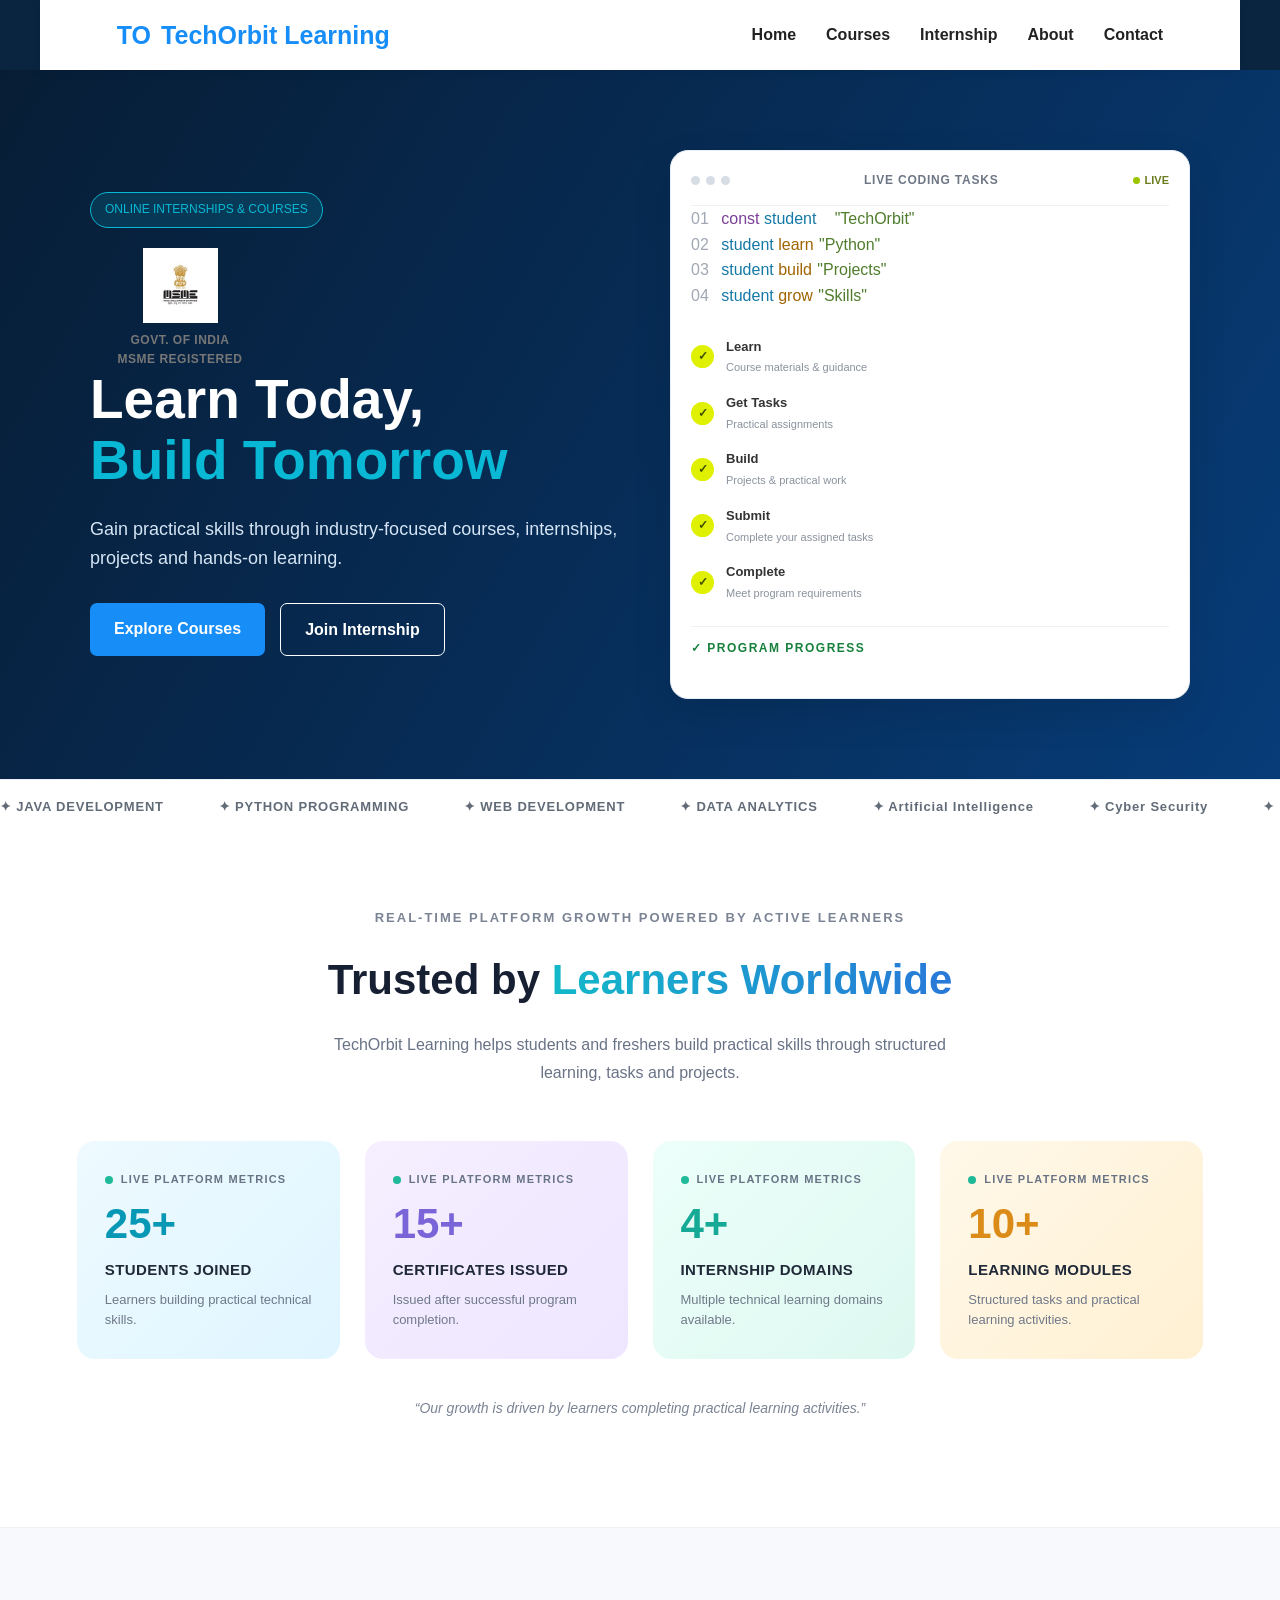
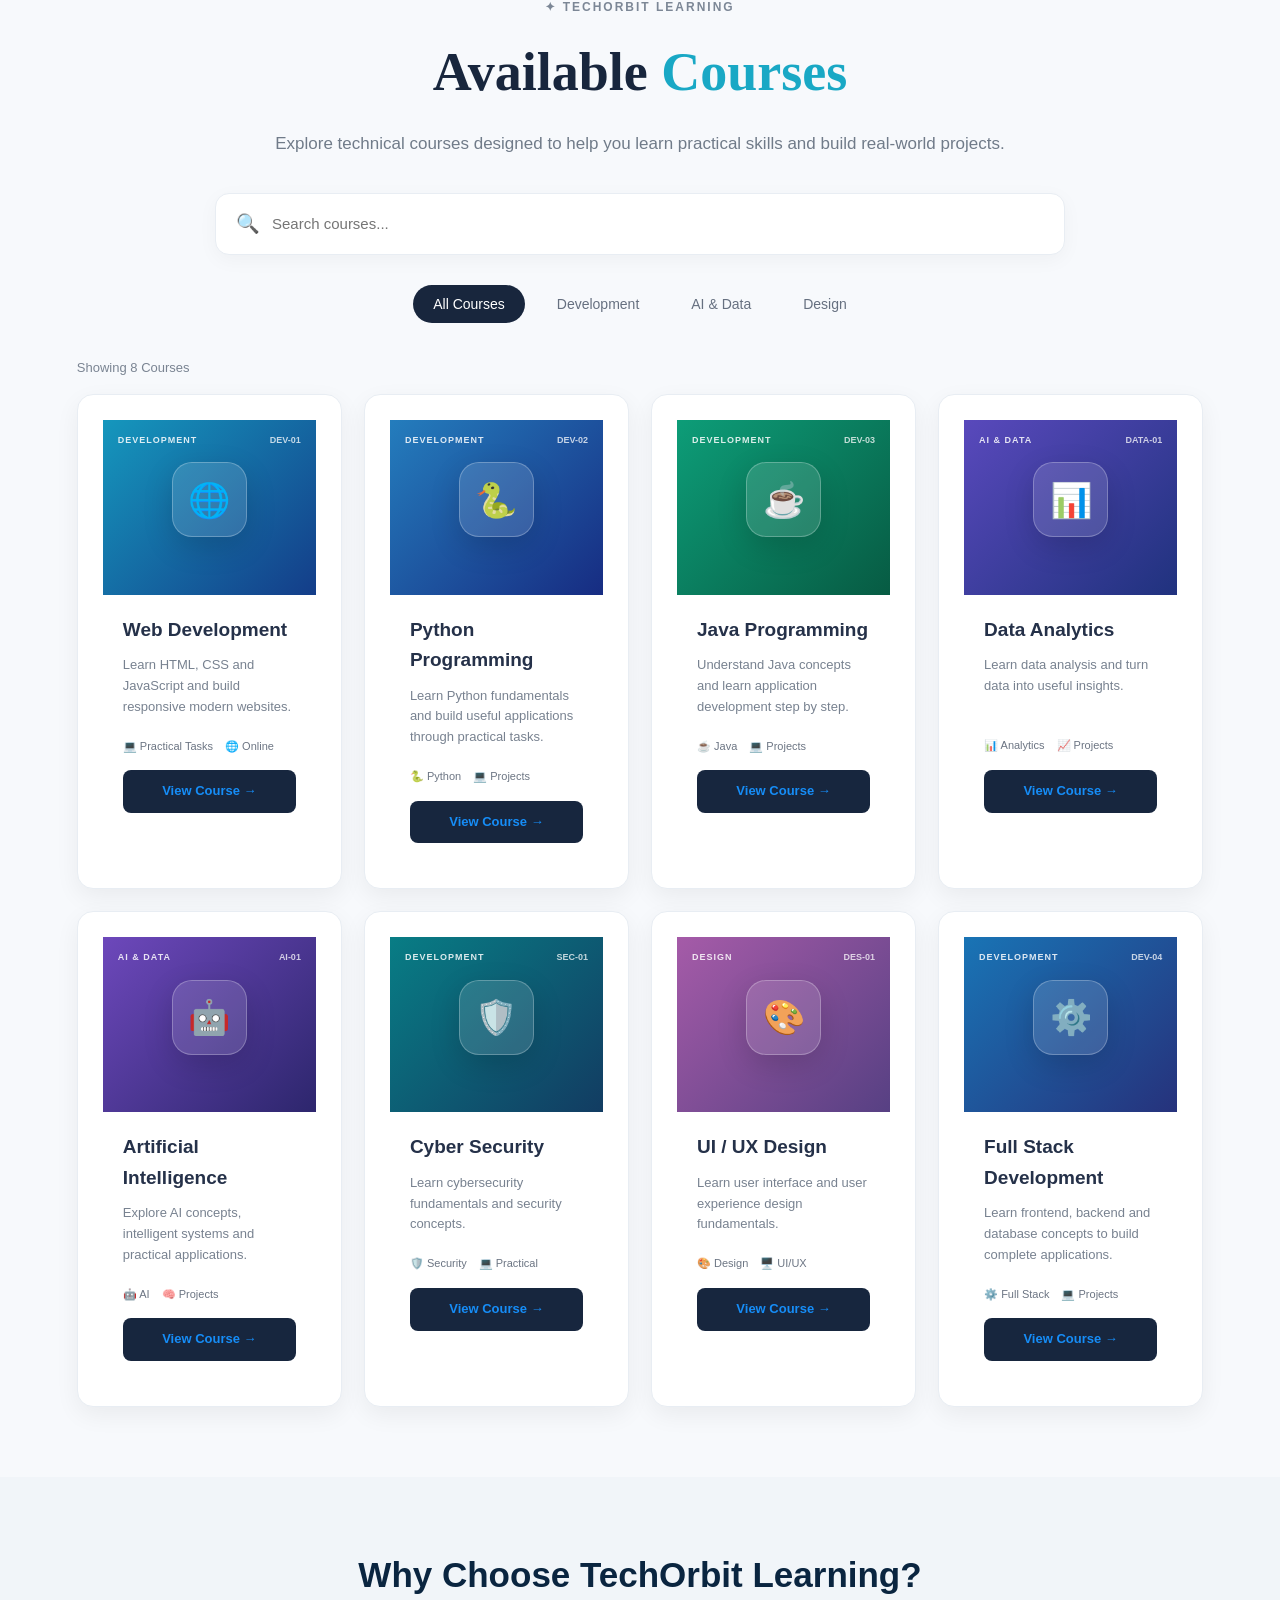
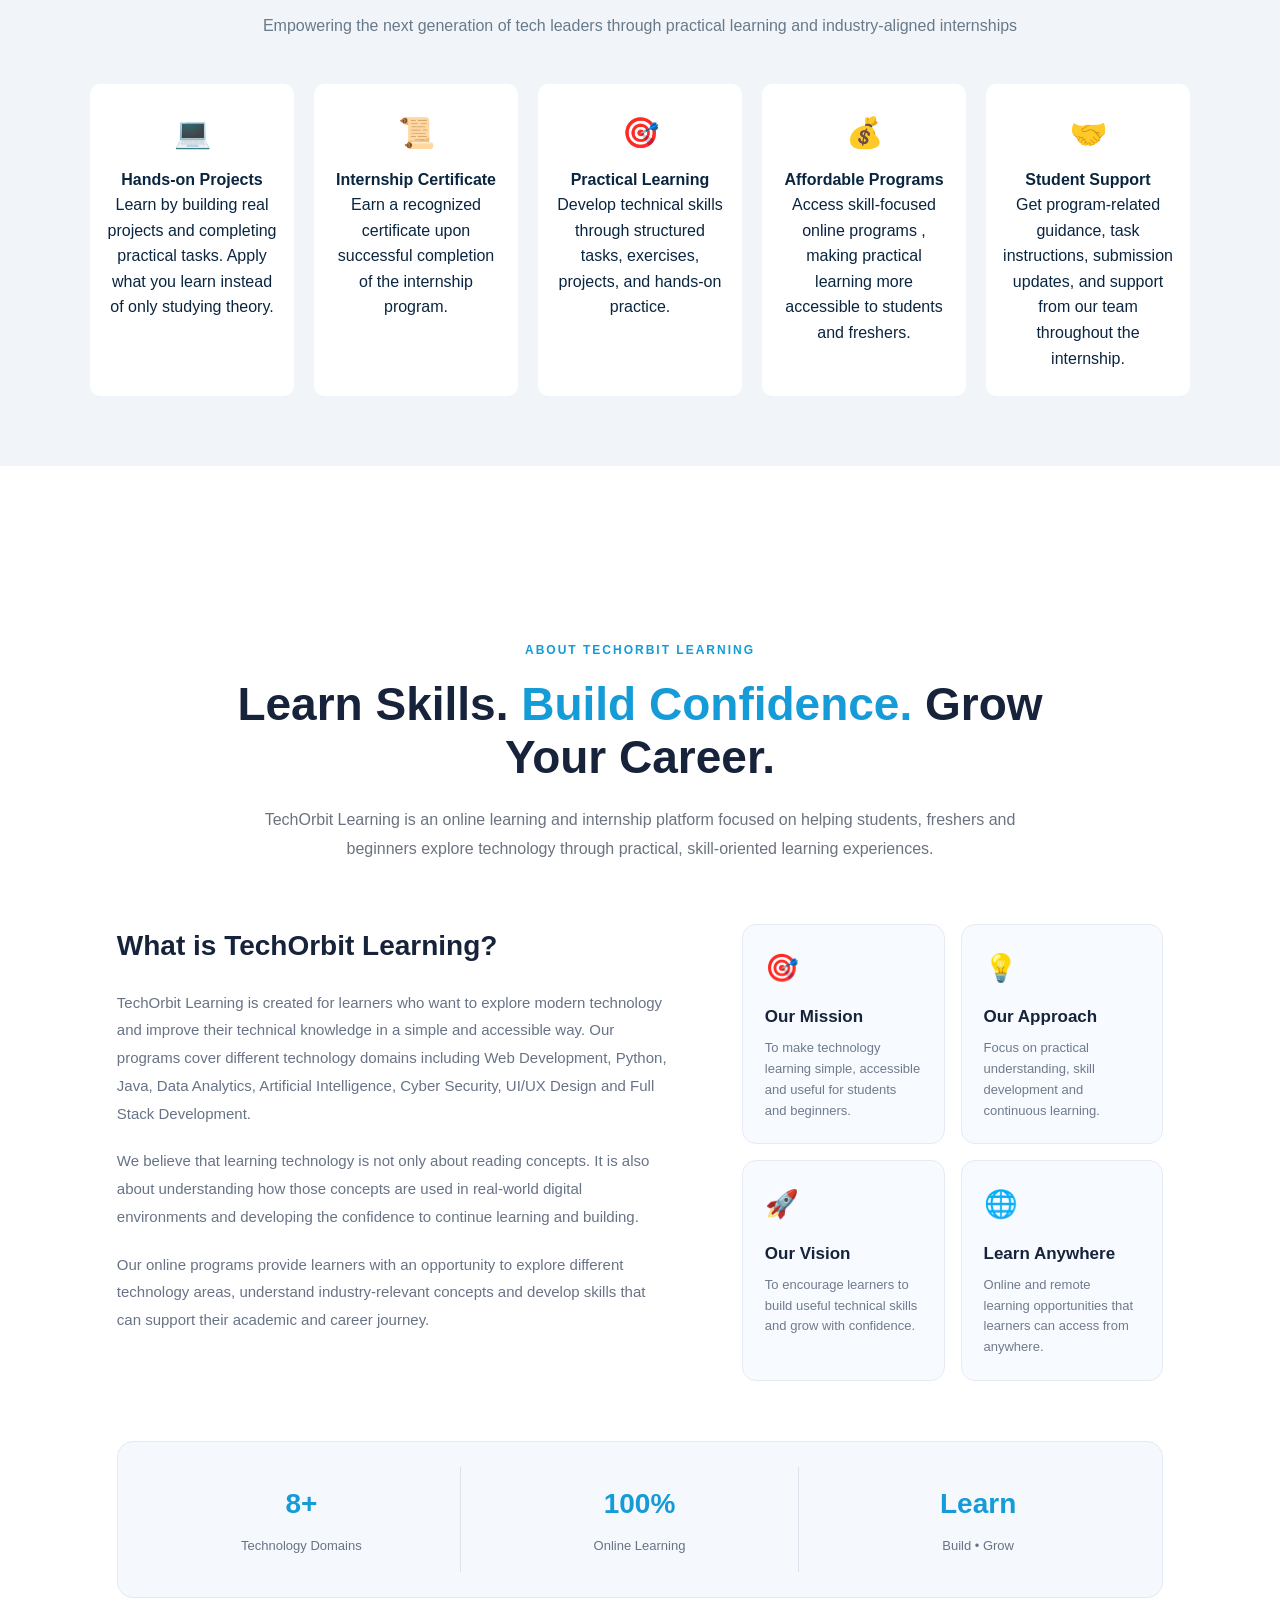
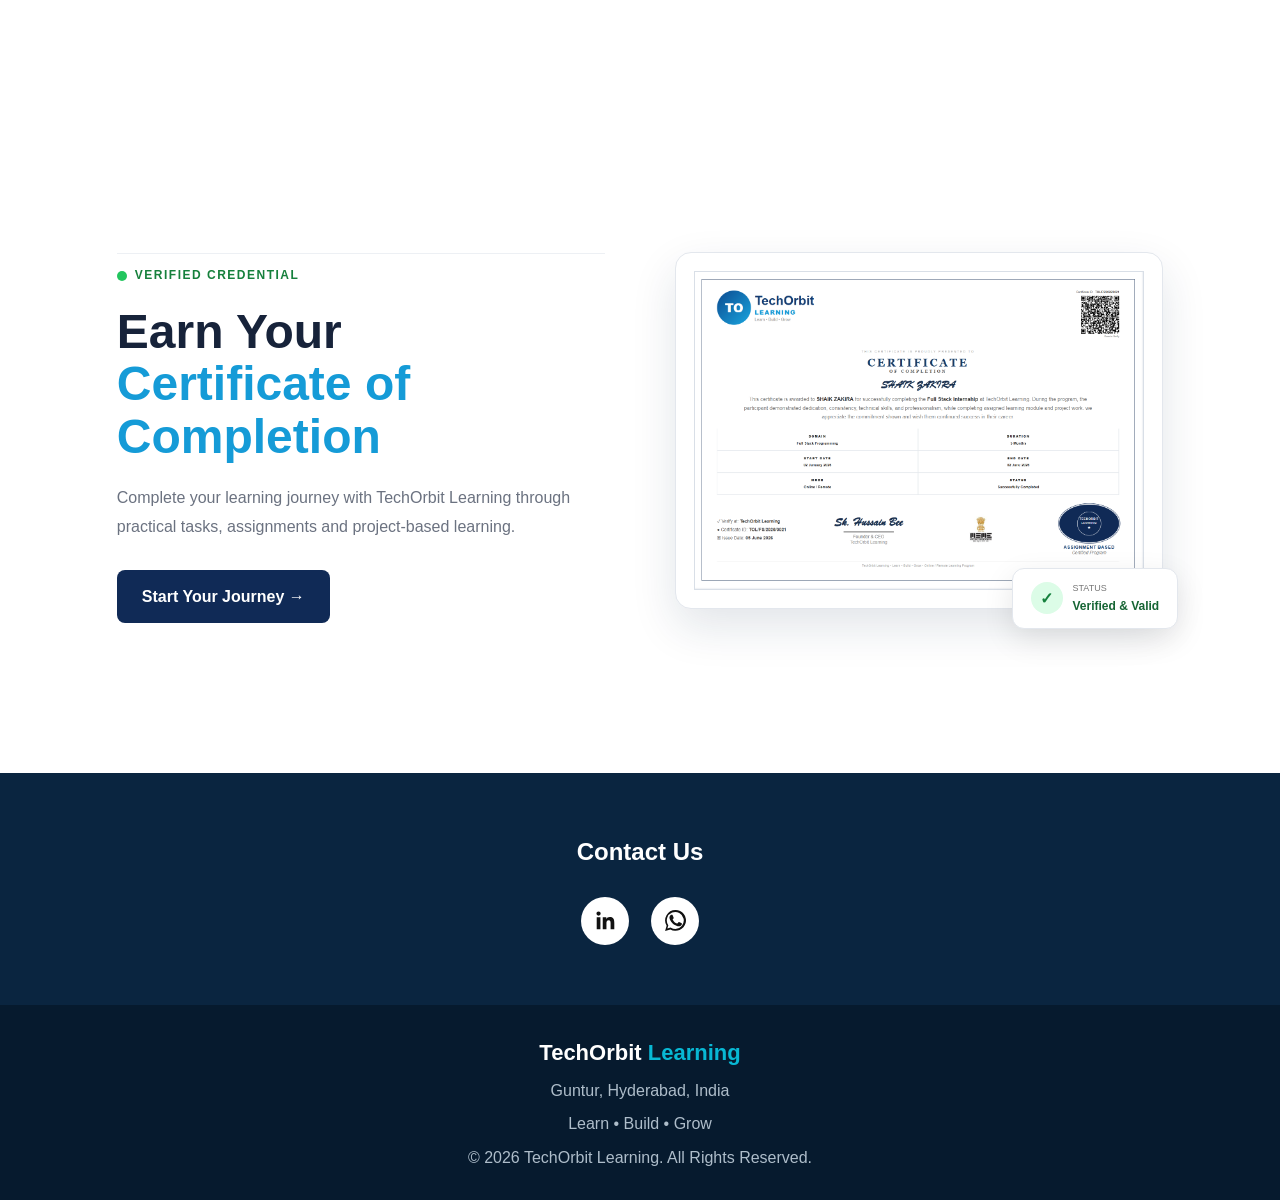
==== commit 2be0572c: "Update fmt.Println message from 'Hello' to 'Goodbye'" ====
--- a/index.html
+++ b/index.html
@@ -45,7 +45,7 @@
 
             <span class="badge">ONLINE INTERNSHIPS & COURSES</span>
             <div class="msme-badge">
-    <img src="c:\Users\nafee\Downloads\msme-logo.jpeg" alt="Government of India MSME Registered">
+    <img src="msme-logo.jpeg" alt="Government of India MSME Registered">
     <span>GOVT. OF INDIA<br>MSME REGISTERED</span>
 </div>
 
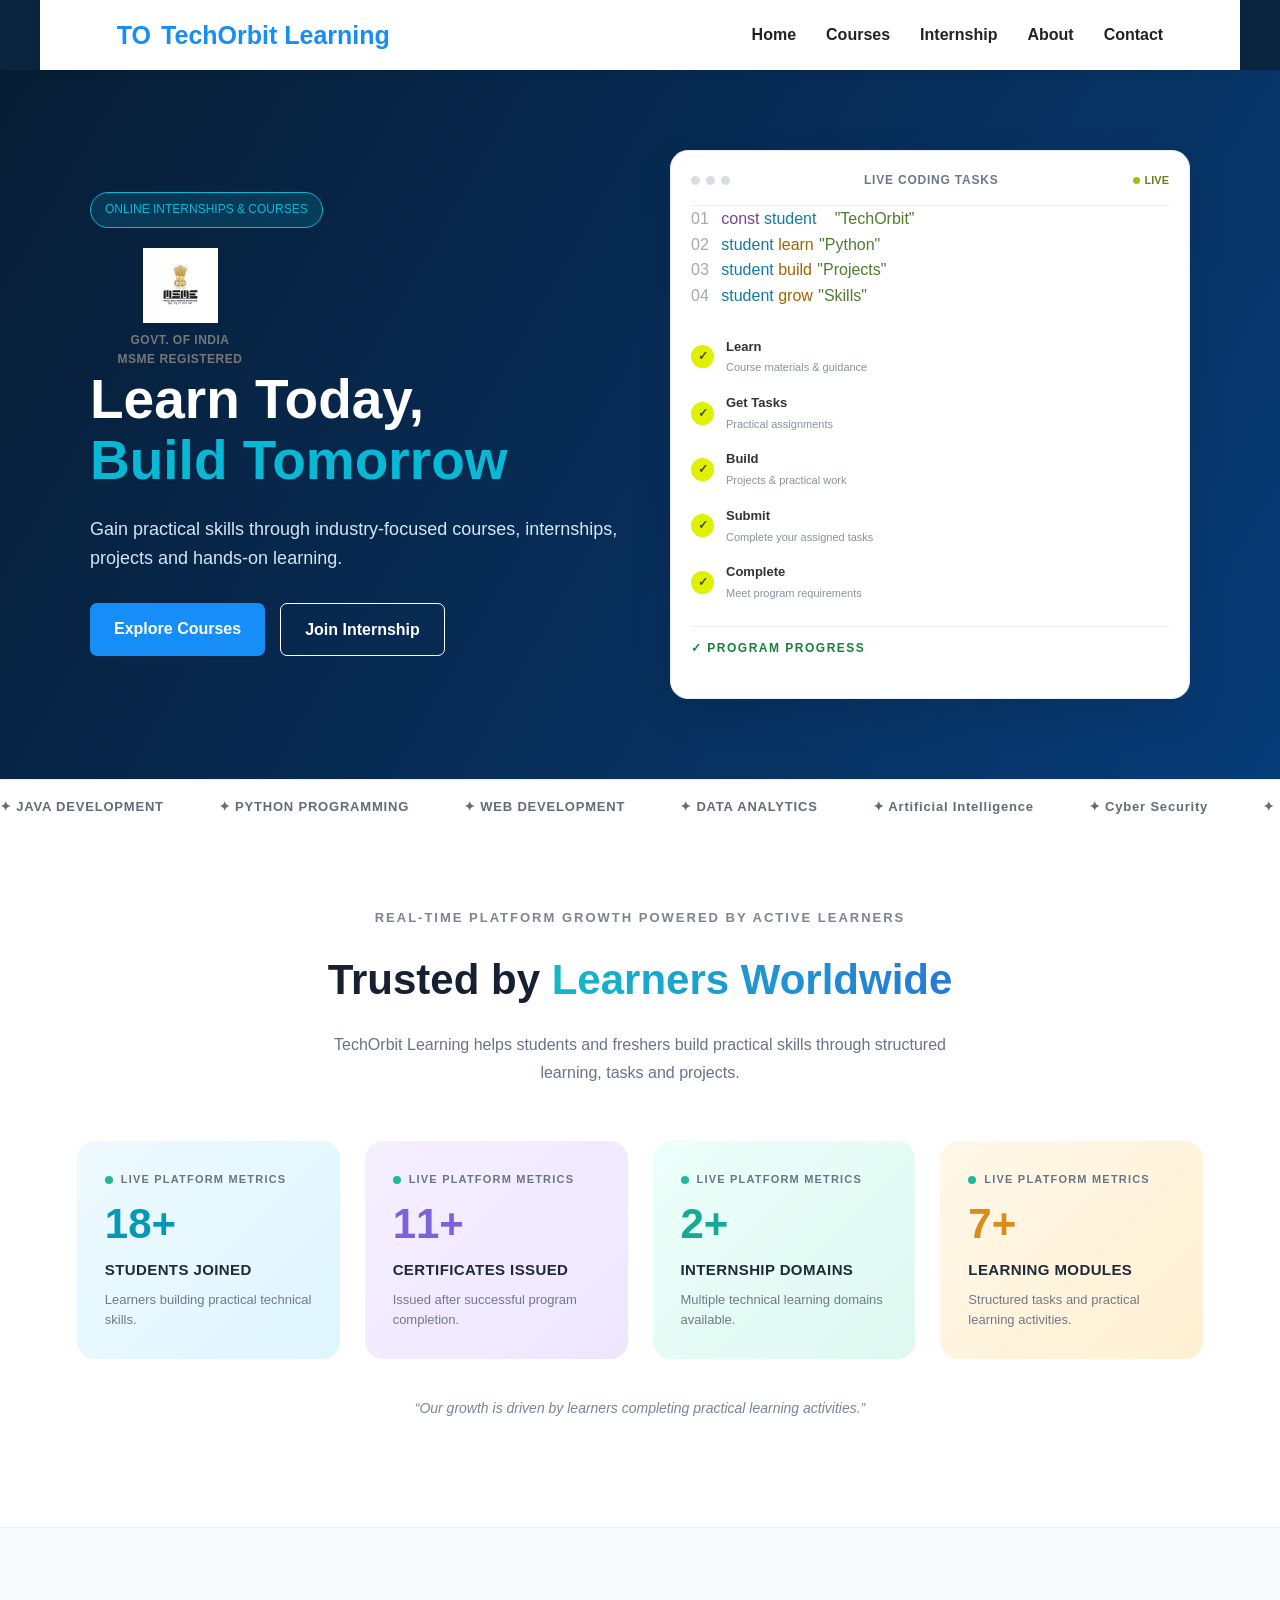
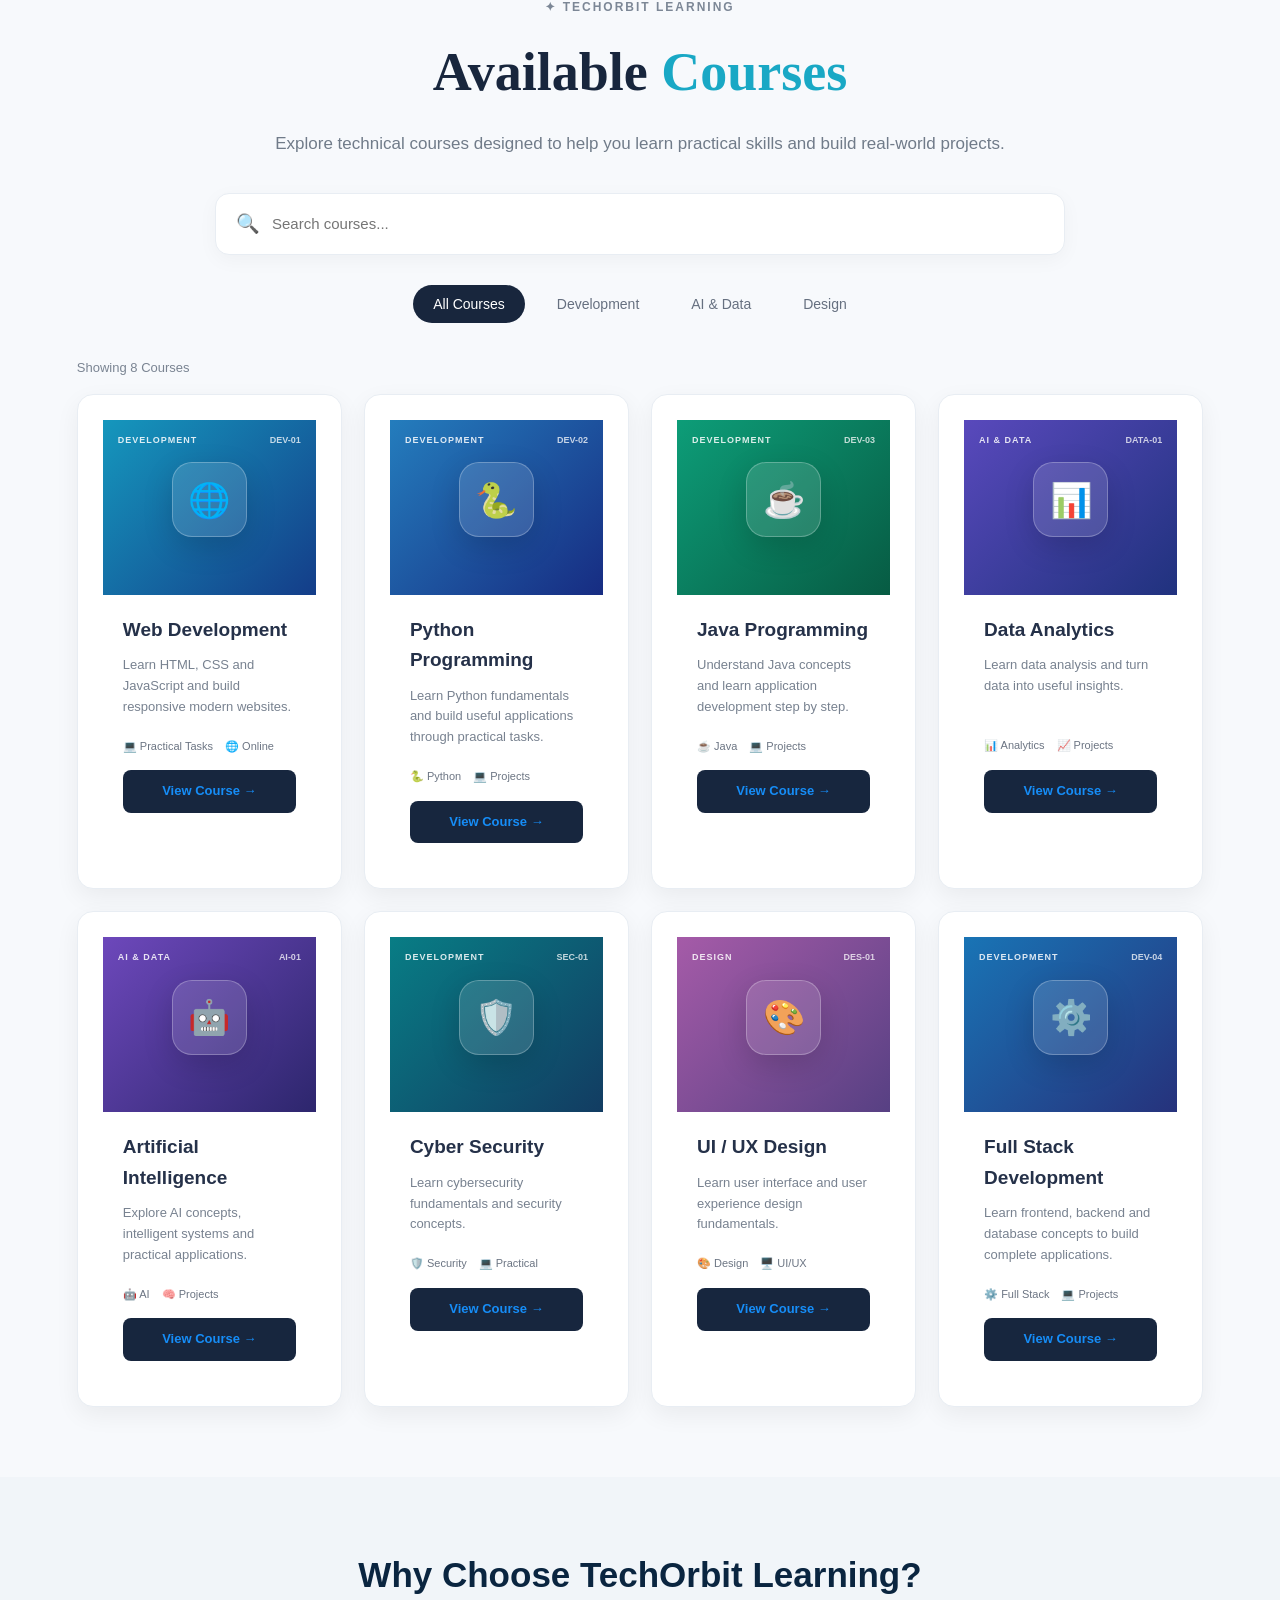
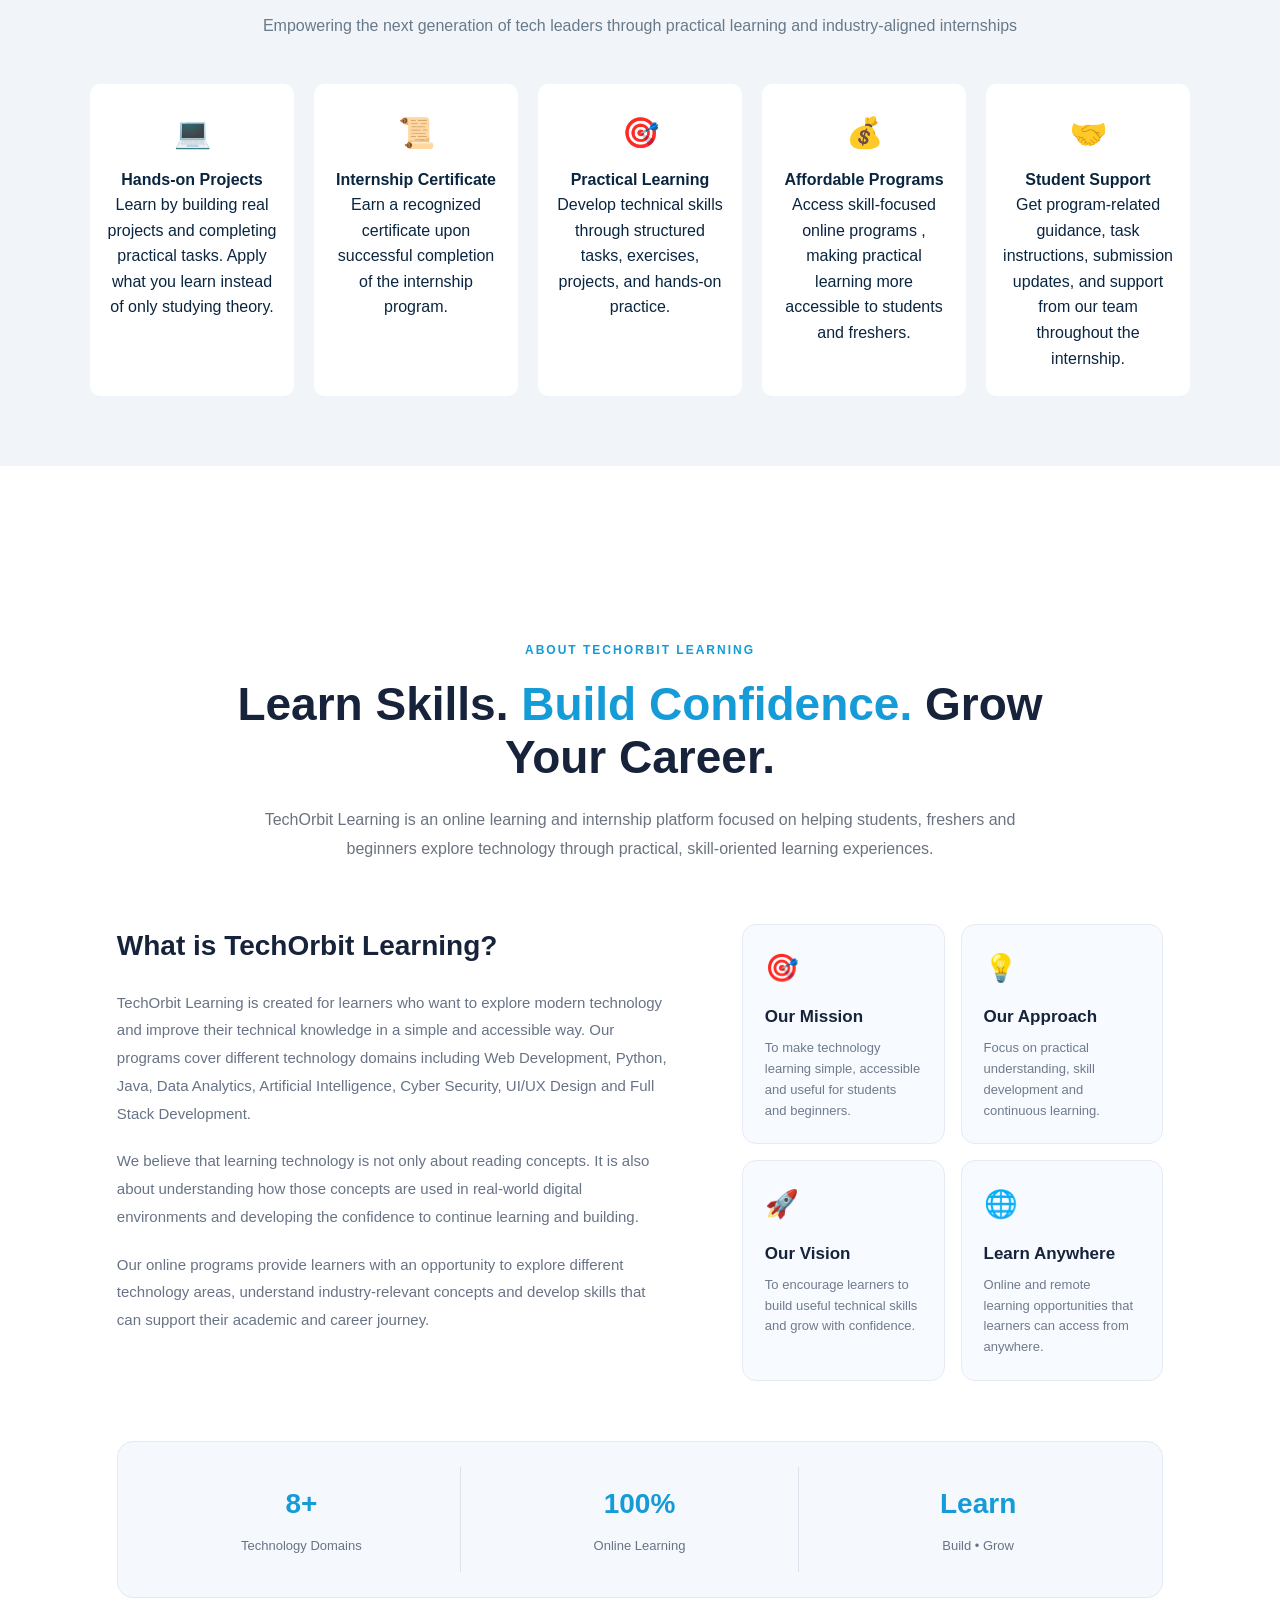
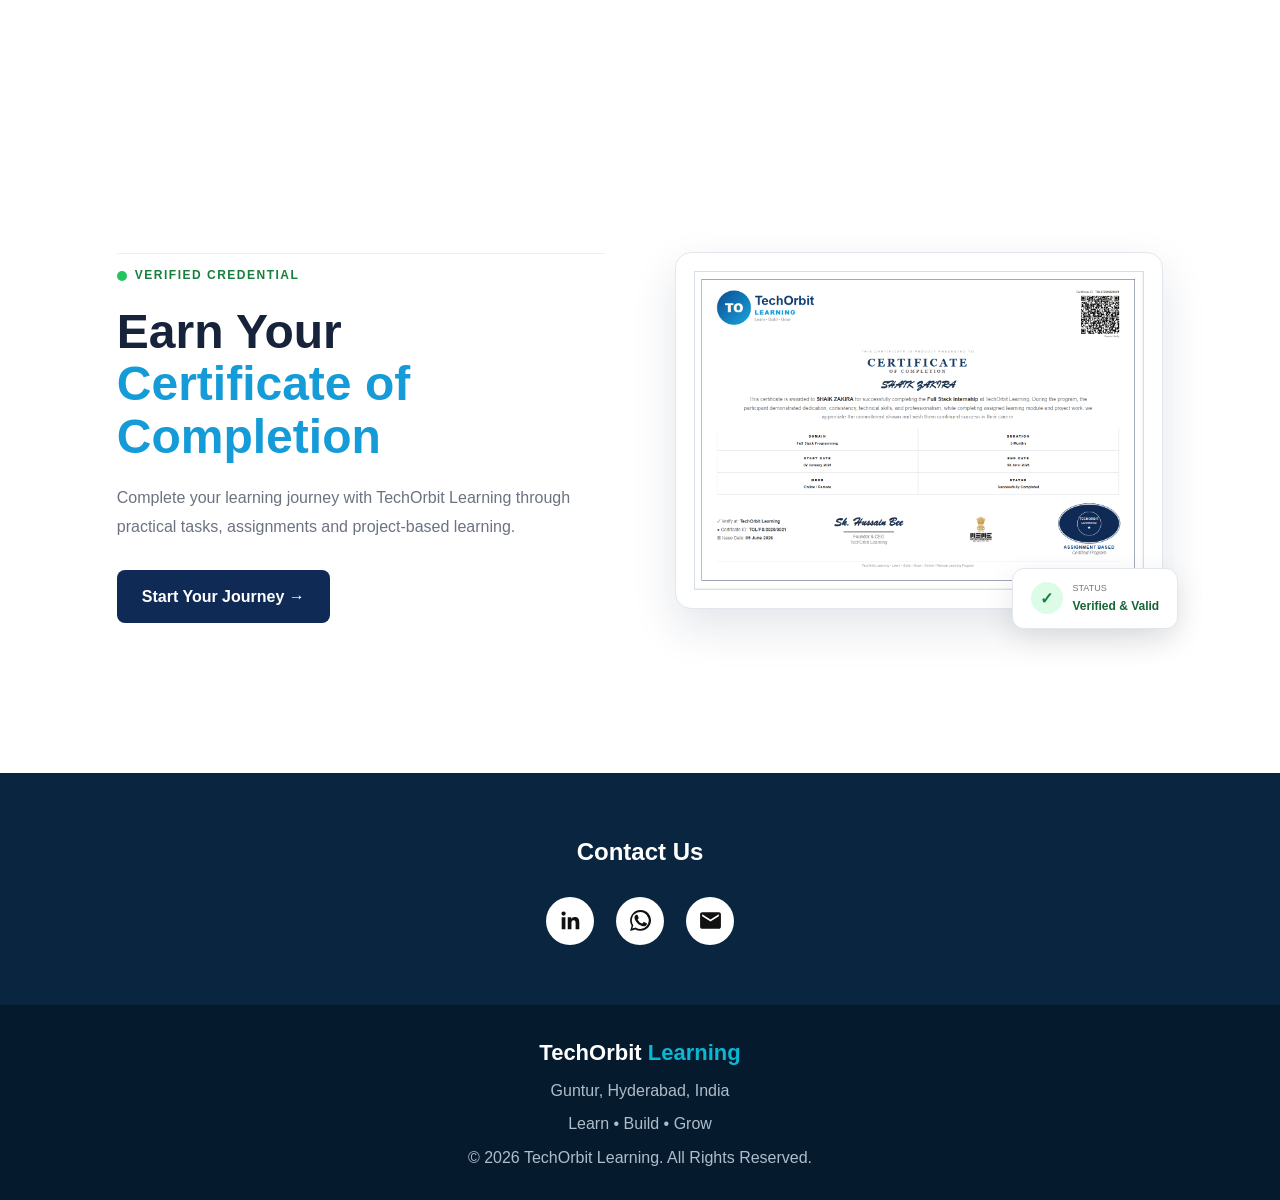
==== commit db50a6af: "Update fmt.Println output from 'Hello' to 'Goodbye'" ====
--- a/index.html
+++ b/index.html
@@ -1066,7 +1066,7 @@
 
 
     <!-- WhatsApp -->
-    <a href="https://chat.whatsapp.com/HlBXbKyyMns2QkMdmyhY6F?s=cl&p=a&mlu=4&ilr=4"
+    <a href="https://chat.whatsapp.com/GOuKdELvmi228nJoAwsyDl"
        target="_blank"
        rel="noopener noreferrer"
        aria-label="WhatsApp">
@@ -1077,6 +1077,16 @@
         </svg>
 
     </a>
+            <!-- mail -->
+       <a href="mailto:services.internships@gmail.com"
+   aria-label="Email">
+
+    <svg viewBox="0 0 24 24">
+        <path d="M20 4H4c-1.1 0-2 .9-2 2v12c0 1.1.9 2 2 2h16c1.1 0 2-.9 2-2V6c0-1.1-.9-2-2-2zm0 4-8 5-8-5V6l8 5 8-5v2z"/>
+    </svg>
+
+</a>     
+            
 
 </div>
 
--- a/style.css
+++ b/style.css
@@ -2168,3 +2168,17 @@
     }
 
 }
+.hero-msme-logo {
+    width: 100px;
+    height: 100px;
+    object-fit: contain;
+    display: block;
+    margin: 15px auto;
+}
+
+@media (max-width: 600px) {
+    .hero-msme-logo {
+        width: 80px;
+        height: 80px;
+    }
+}
